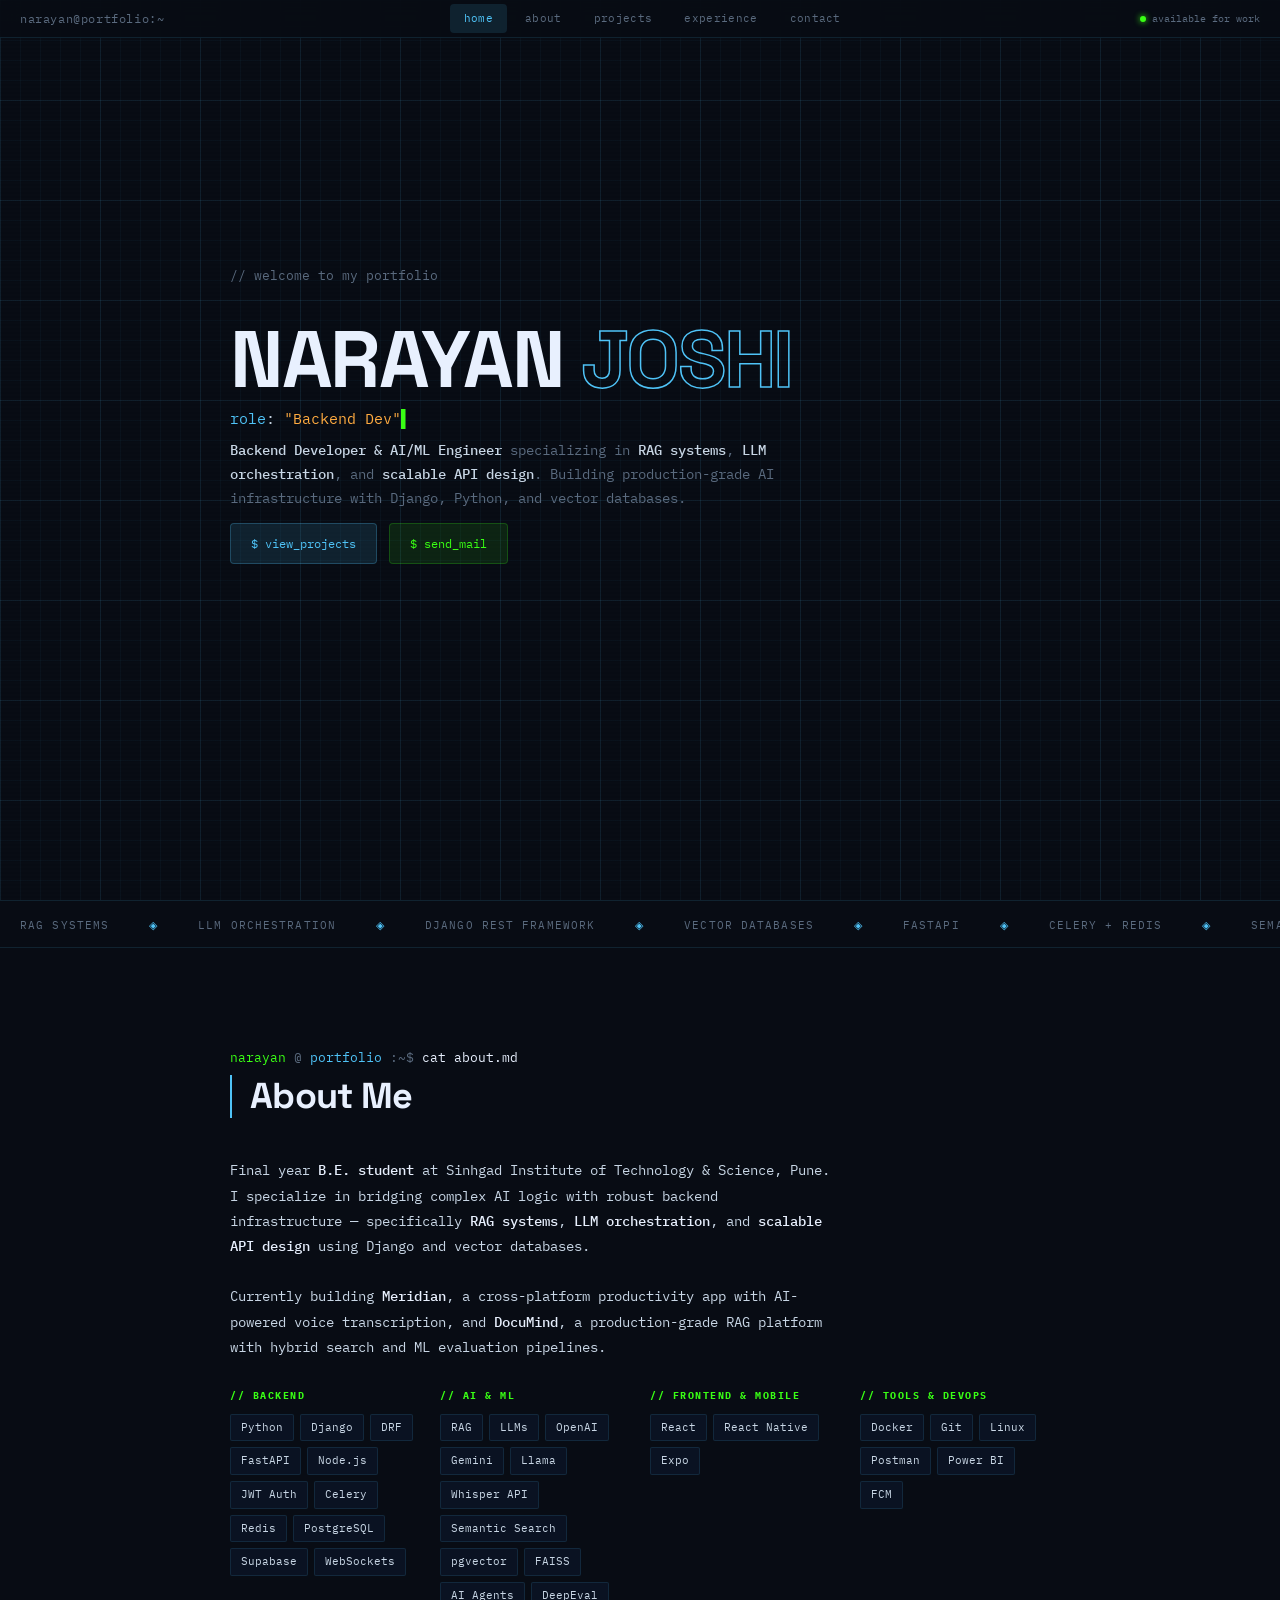
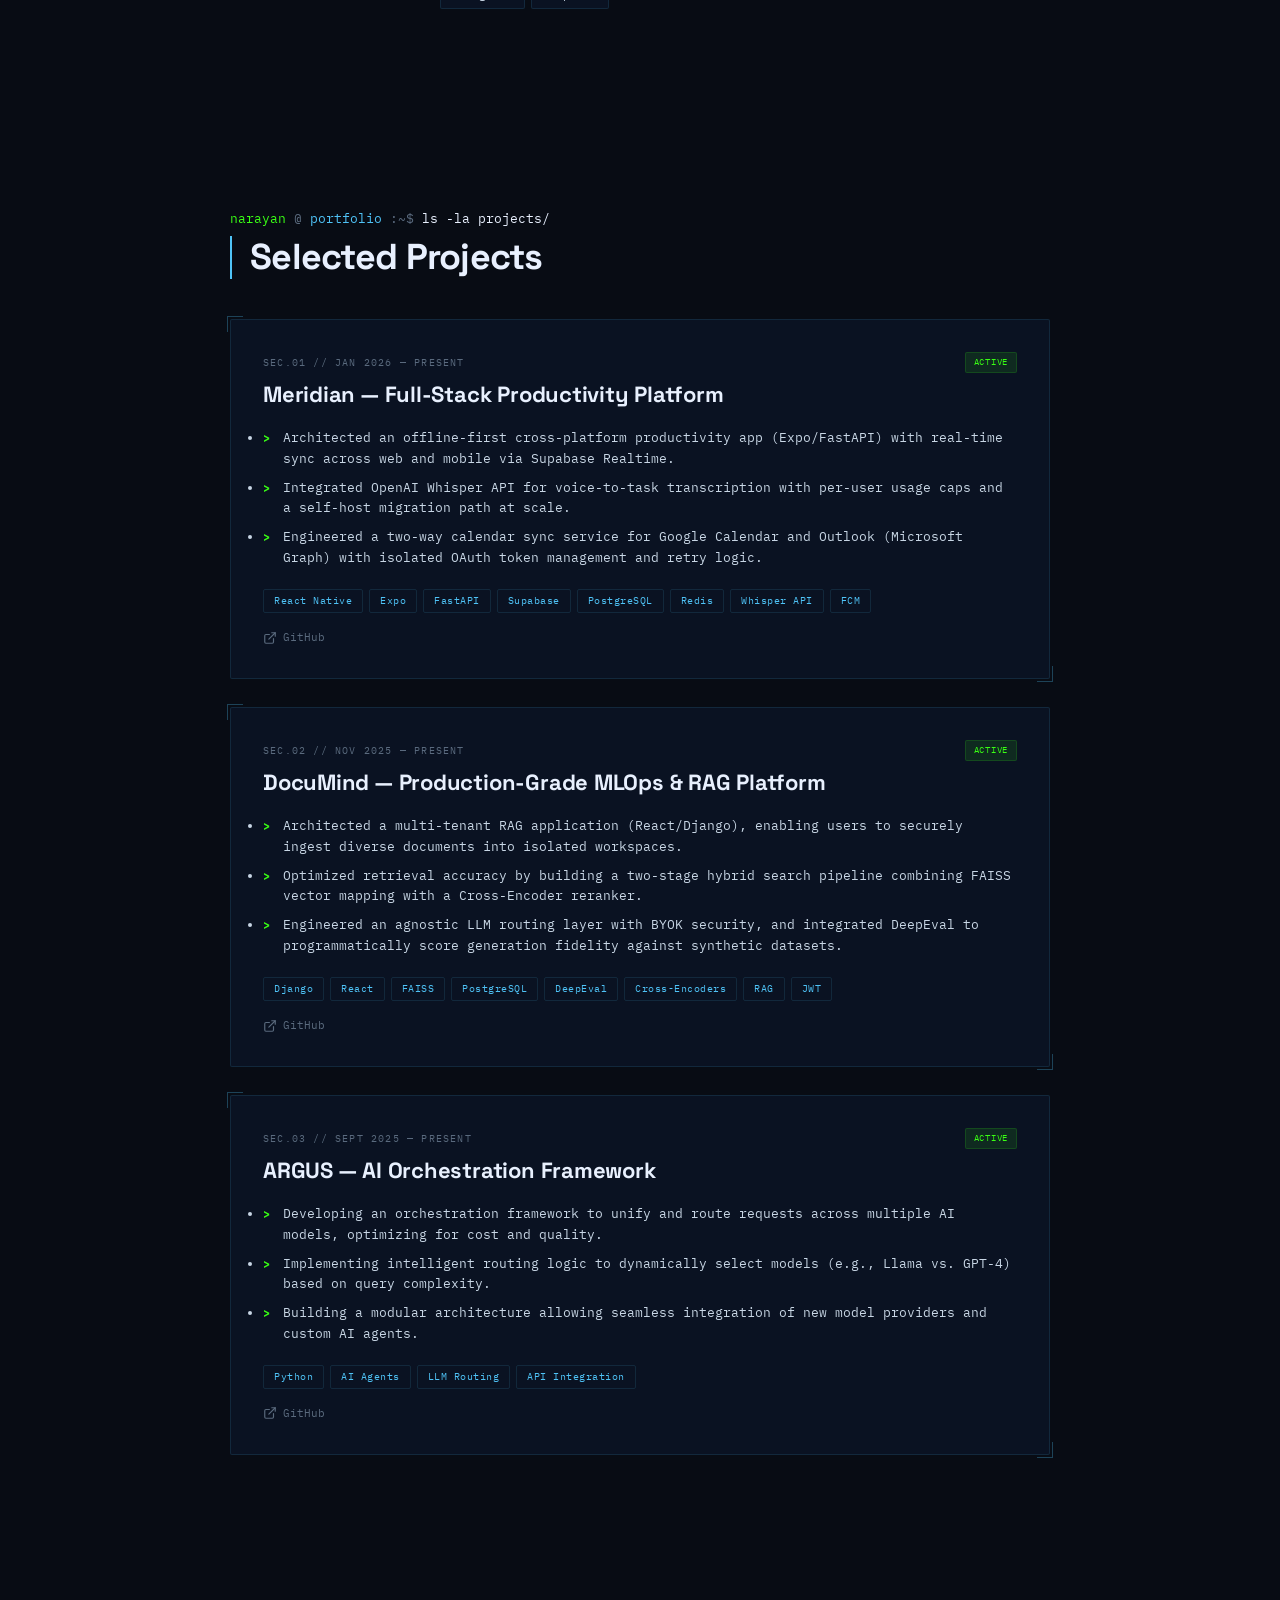
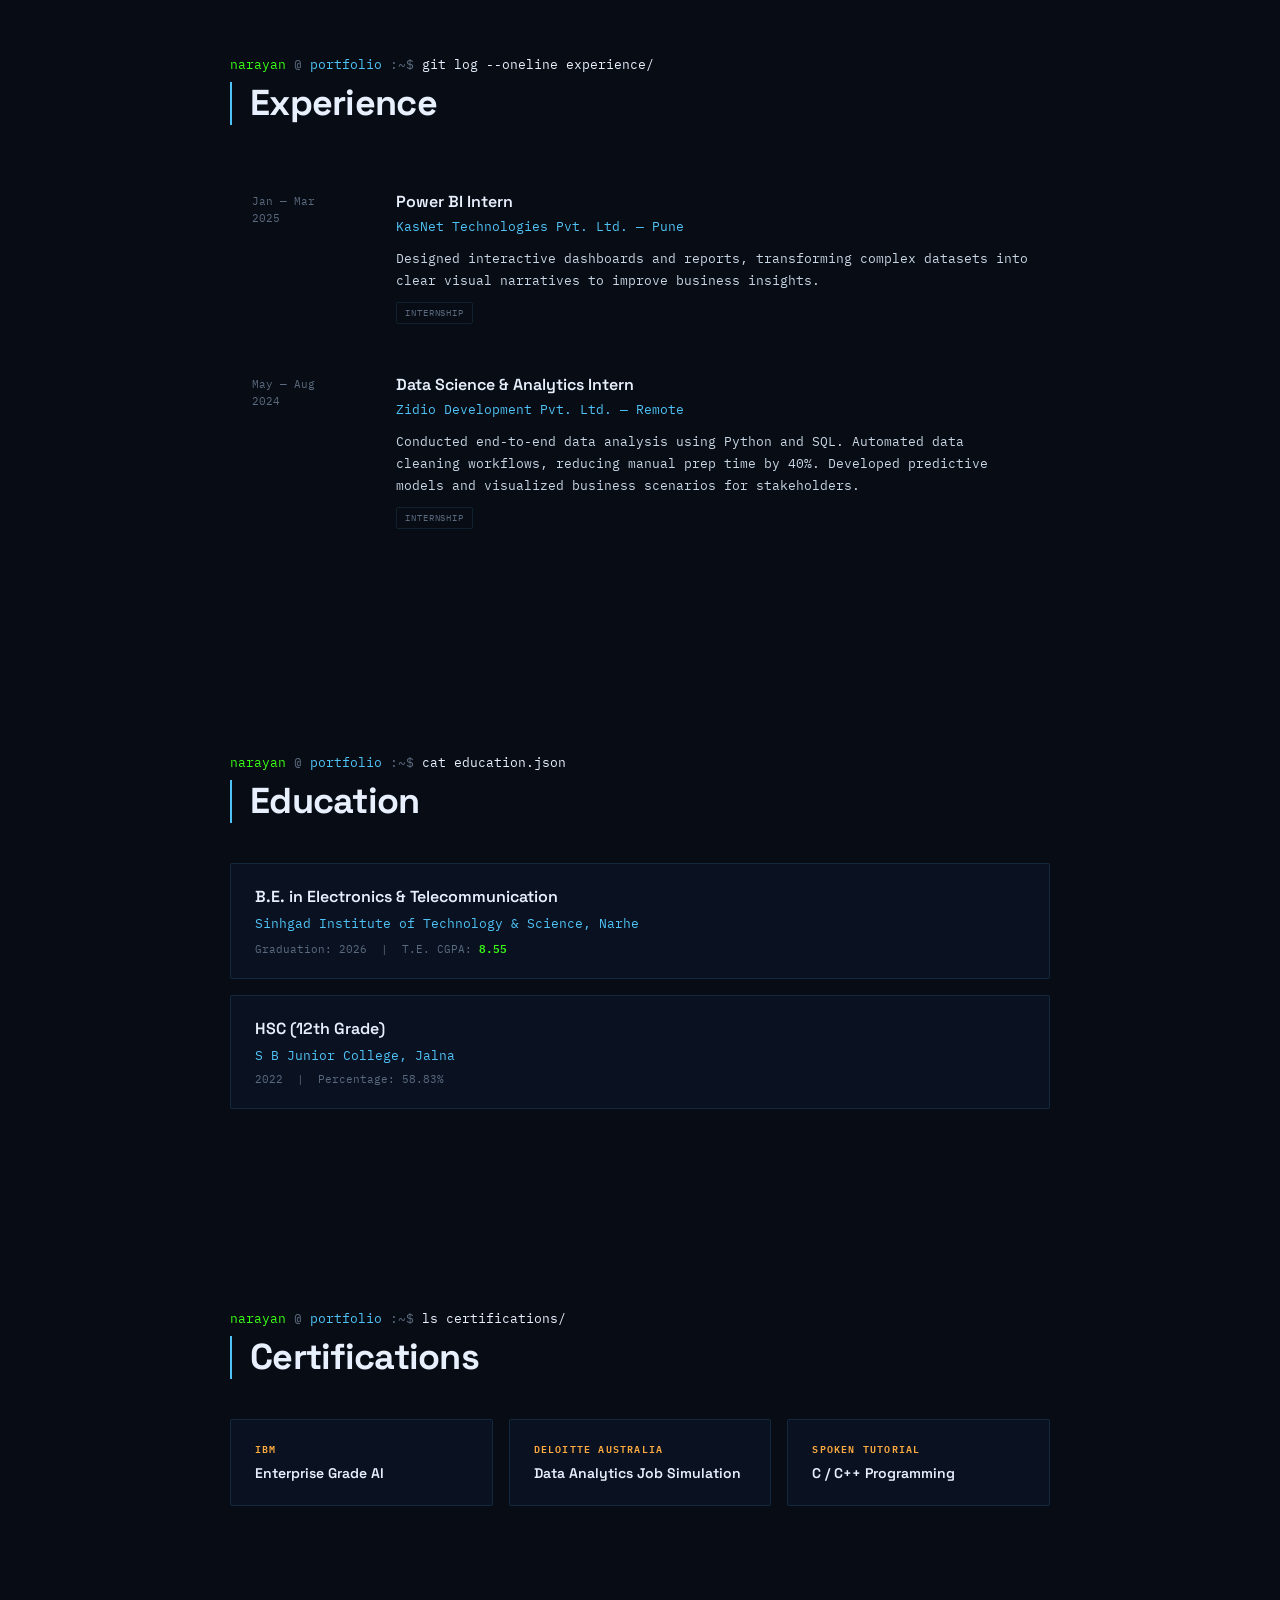
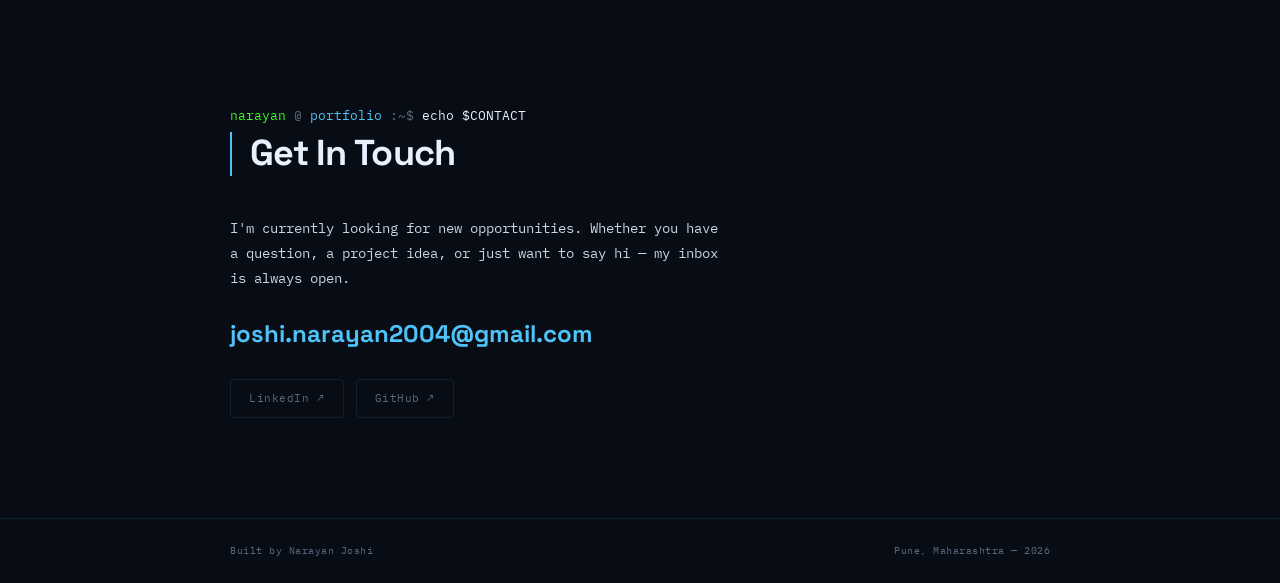
==== index.html @ 345798fb "Portfolio updated" ====
<!DOCTYPE html>
<html lang="en">
<head>
  <meta charset="UTF-8">
  <meta name="viewport" content="width=device-width, initial-scale=1.0">
  <title>Narayan Joshi — Backend Developer & AI/ML Engineer</title>
  <meta name="description" content="Portfolio of Narayan Joshi — Backend Developer and AI/ML Engineer specializing in RAG systems, LLM orchestration, and scalable API design.">
  <meta property="og:title" content="Narayan Joshi — Backend Developer & AI/ML Engineer">
  <meta property="og:description" content="Building production-grade AI infrastructure with Django, Python, and vector databases.">
  <meta property="og:type" content="website">
  <link rel="stylesheet" href="style.css">
</head>
<body>

<!-- CROSSHAIR CURSOR -->
<div id="crosshair">
  <div class="h-line"></div>
  <div class="v-line"></div>
  <div class="dot"></div>
  <div class="coords">x:0 y:0</div>
</div>

<!-- TOP BAR -->
<header class="topbar">
  <div class="topbar-left">
    <span class="topbar-title">narayan@portfolio:~</span>
  </div>
  <nav class="topbar-nav">
    <a href="#hero">home</a>
    <a href="#about">about</a>
    <a href="#projects">projects</a>
    <a href="#experience">experience</a>
    <a href="#contact">contact</a>
  </nav>
  <div class="topbar-status">
    <span class="pulse"></span>
    <span>available for work</span>
  </div>
</header>

<!-- HERO -->
<div class="container">
<section id="hero">
  <div class="hero-terminal">
    <div class="hero-line hero-comment">// welcome to my portfolio</div>
    <!-- <div class="hero-line hero-comment">// last updated: april 2026</div> -->
    <div class="hero-line" style="height:16px;"></div>
    <div class="hero-line hero-name-line">NARAYAN <span class="outline">JOSHI</span></div>
    <div class="hero-line hero-role-line">
      <span class="key">role</span>: <span class="val" id="role-val">"Backend Developer"</span><span class="type-cursor">▌</span>
    </div>
    <div class="hero-line hero-desc-line">
      <strong>Backend Developer & AI/ML Engineer</strong> specializing in
      <strong>RAG systems</strong>, <strong>LLM orchestration</strong>, and
      <strong>scalable API design</strong>. Building production-grade
      AI infrastructure with Django, Python, and vector databases.
    </div>
    <div class="hero-line hero-ctas-line">
      <a href="#projects" class="btn-cmd">$ view_projects</a>
      <a href="mailto:joshi.narayan2004@gmail.com" class="btn-cmd green">$ send_mail</a>
    </div>
  </div>
</section>
</div>

<!-- MARQUEE -->
<div class="marquee-strip">
  <div class="marquee-inner">
    <span>RAG SYSTEMS</span><span class="dot">◈</span>
    <span>LLM ORCHESTRATION</span><span class="dot">◈</span>
    <span>DJANGO REST FRAMEWORK</span><span class="dot">◈</span>
    <span>VECTOR DATABASES</span><span class="dot">◈</span>
    <span>FASTAPI</span><span class="dot">◈</span>
    <span>CELERY + REDIS</span><span class="dot">◈</span>
    <span>SEMANTIC SEARCH</span><span class="dot">◈</span>
    <span>REACT NATIVE</span><span class="dot">◈</span>
    <span>AI AGENTS</span><span class="dot">◈</span>
    <span>SUPABASE</span><span class="dot">◈</span>
    <span>RAG SYSTEMS</span><span class="dot">◈</span>
    <span>LLM ORCHESTRATION</span><span class="dot">◈</span>
    <span>DJANGO REST FRAMEWORK</span><span class="dot">◈</span>
    <span>VECTOR DATABASES</span><span class="dot">◈</span>
    <span>FASTAPI</span><span class="dot">◈</span>
    <span>CELERY + REDIS</span><span class="dot">◈</span>
    <span>SEMANTIC SEARCH</span><span class="dot">◈</span>
    <span>REACT NATIVE</span><span class="dot">◈</span>
    <span>AI AGENTS</span><span class="dot">◈</span>
    <span>SUPABASE</span><span class="dot">◈</span>
  </div>
</div>

<div class="container">

<!-- ABOUT -->
<section id="about">
  <div class="term-header reveal">
    <div class="term-prompt">
      <span class="user">narayan</span>@<span class="path">portfolio</span>:~$ <span class="cmd">cat about.md</span>
    </div>
    <div class="term-output">About Me</div>
  </div>

  <div class="about-text reveal reveal-d1">
    <p>
      Final year <strong>B.E. student</strong> at Sinhgad Institute of Technology & Science, Pune. I specialize in bridging complex AI logic with robust backend infrastructure — specifically <strong>RAG systems</strong>, <strong>LLM orchestration</strong>, and <strong>scalable API design</strong> using Django and vector databases.
    </p>
    <br>
    <p>
      Currently building <strong>Meridian</strong>, a cross-platform productivity app with AI-powered voice transcription, and <strong>DocuMind</strong>, a production-grade RAG platform with hybrid search and ML evaluation pipelines.
    </p>
  </div>

  <div class="skills-grid">
    <div class="skill-block reveal reveal-d1">
      <h4>// backend</h4>
      <div class="tags">
        <span class="skill-tag">Python</span>
        <span class="skill-tag">Django</span>
        <span class="skill-tag">DRF</span>
        <span class="skill-tag">FastAPI</span>
        <span class="skill-tag">Node.js</span>
        <span class="skill-tag">JWT Auth</span>
        <span class="skill-tag">Celery</span>
        <span class="skill-tag">Redis</span>
        <span class="skill-tag">PostgreSQL</span>
        <span class="skill-tag">Supabase</span>
        <span class="skill-tag">WebSockets</span>
      </div>
    </div>
    <div class="skill-block reveal reveal-d2">
      <h4>// ai & ml</h4>
      <div class="tags">
        <span class="skill-tag">RAG</span>
        <span class="skill-tag">LLMs</span>
        <span class="skill-tag">OpenAI</span>
        <span class="skill-tag">Gemini</span>
        <span class="skill-tag">Llama</span>
        <span class="skill-tag">Whisper API</span>
        <span class="skill-tag">Semantic Search</span>
        <span class="skill-tag">pgvector</span>
        <span class="skill-tag">FAISS</span>
        <span class="skill-tag">AI Agents</span>
        <span class="skill-tag">DeepEval</span>
      </div>
    </div>
    <div class="skill-block reveal reveal-d2">
      <h4>// frontend & mobile</h4>
      <div class="tags">
        <span class="skill-tag">React</span>
        <span class="skill-tag">React Native</span>
        <span class="skill-tag">Expo</span>
      </div>
    </div>
    <div class="skill-block reveal reveal-d3">
      <h4>// tools & devops</h4>
      <div class="tags">
        <span class="skill-tag">Docker</span>
        <span class="skill-tag">Git</span>
        <span class="skill-tag">Linux</span>
        <span class="skill-tag">Postman</span>
        <span class="skill-tag">Power BI</span>
        <span class="skill-tag">FCM</span>
      </div>
    </div>
  </div>
</section>

<!-- PROJECTS -->
<section id="projects">
  <div class="term-header reveal">
    <div class="term-prompt">
      <span class="user">narayan</span>@<span class="path">portfolio</span>:~$ <span class="cmd">ls -la projects/</span>
    </div>
    <div class="term-output">Selected Projects</div>
  </div>

  <div class="projects-list">

    <!-- MERIDIAN -->
    <article class="bp-card reveal reveal-d1">
      <div class="bp-card-header">
        <span>SEC.01 // Jan 2026 — Present</span>
        <span class="status">ACTIVE</span>
      </div>
      <h3>Meridian — Full-Stack Productivity Platform</h3>
      <ul>
        <li>Architected an offline-first cross-platform productivity app (Expo/FastAPI) with real-time sync across web and mobile via Supabase Realtime.</li>
        <li>Integrated OpenAI Whisper API for voice-to-task transcription with per-user usage caps and a self-host migration path at scale.</li>
        <li>Engineered a two-way calendar sync service for Google Calendar and Outlook (Microsoft Graph) with isolated OAuth token management and retry logic.</li>
      </ul>
      <div class="bp-tech">
        <span>React Native</span><span>Expo</span><span>FastAPI</span><span>Supabase</span><span>PostgreSQL</span><span>Redis</span><span>Whisper API</span><span>FCM</span>
      </div>
      <div class="bp-links">
        <a href="https://github.com/Narayan201120/meridian" target="_blank" rel="noopener">
          <svg viewBox="0 0 24 24"><path d="M18 13v6a2 2 0 0 1-2 2H5a2 2 0 0 1-2-2V8a2 2 0 0 1 2-2h6"/><polyline points="15 3 21 3 21 9"/><line x1="10" y1="14" x2="21" y2="3"/></svg>
          GitHub
        </a>
      </div>
    </article>

    <!-- DOCUMIND -->
    <article class="bp-card reveal reveal-d2">
      <div class="bp-card-header">
        <span>SEC.02 // Nov 2025 — Present</span>
        <span class="status">ACTIVE</span>
      </div>
      <h3>DocuMind — Production-Grade MLOps & RAG Platform</h3>
      <ul>
        <li>Architected a multi-tenant RAG application (React/Django), enabling users to securely ingest diverse documents into isolated workspaces.</li>
        <li>Optimized retrieval accuracy by building a two-stage hybrid search pipeline combining FAISS vector mapping with a Cross-Encoder reranker.</li>
        <li>Engineered an agnostic LLM routing layer with BYOK security, and integrated DeepEval to programmatically score generation fidelity against synthetic datasets.</li>
      </ul>
      <div class="bp-tech">
        <span>Django</span><span>React</span><span>FAISS</span><span>PostgreSQL</span><span>DeepEval</span><span>Cross-Encoders</span><span>RAG</span><span>JWT</span>
      </div>
      <div class="bp-links">
        <a href="https://github.com/Narayan201120/rag_web_app" target="_blank" rel="noopener">
          <svg viewBox="0 0 24 24"><path d="M18 13v6a2 2 0 0 1-2 2H5a2 2 0 0 1-2-2V8a2 2 0 0 1 2-2h6"/><polyline points="15 3 21 3 21 9"/><line x1="10" y1="14" x2="21" y2="3"/></svg>
          GitHub
        </a>
      </div>
    </article>

    <!-- ARGUS -->
    <article class="bp-card reveal reveal-d3">
      <div class="bp-card-header">
        <span>SEC.03 // Sept 2025 — Present</span>
        <span class="status">ACTIVE</span>
      </div>
      <h3>ARGUS — AI Orchestration Framework</h3>
      <ul>
        <li>Developing an orchestration framework to unify and route requests across multiple AI models, optimizing for cost and quality.</li>
        <li>Implementing intelligent routing logic to dynamically select models (e.g., Llama vs. GPT-4) based on query complexity.</li>
        <li>Building a modular architecture allowing seamless integration of new model providers and custom AI agents.</li>
      </ul>
      <div class="bp-tech">
        <span>Python</span><span>AI Agents</span><span>LLM Routing</span><span>API Integration</span>
      </div>
      <div class="bp-links">
        <a href="https://github.com/Narayan201120/argus" target="_blank" rel="noopener">
          <svg viewBox="0 0 24 24"><path d="M18 13v6a2 2 0 0 1-2 2H5a2 2 0 0 1-2-2V8a2 2 0 0 1 2-2h6"/><polyline points="15 3 21 3 21 9"/><line x1="10" y1="14" x2="21" y2="3"/></svg>
          GitHub
        </a>
      </div>
    </article>

  </div>
</section>

<!-- EXPERIENCE -->
<section id="experience">
  <div class="term-header reveal">
    <div class="term-prompt">
      <span class="user">narayan</span>@<span class="path">portfolio</span>:~$ <span class="cmd">git log --oneline experience/</span>
    </div>
    <div class="term-output">Experience</div>
  </div>

  <div class="exp-list">
    <div class="exp-item reveal reveal-d1">
      <div class="exp-dates">Jan — Mar<br>2025</div>
      <div class="exp-body">
        <h3>Power BI Intern</h3>
        <div class="company">KasNet Technologies Pvt. Ltd. — Pune</div>
        <p>Designed interactive dashboards and reports, transforming complex datasets into clear visual narratives to improve business insights.</p>
        <span class="tag">Internship</span>
      </div>
    </div>
    <div class="exp-item reveal reveal-d2">
      <div class="exp-dates">May — Aug<br>2024</div>
      <div class="exp-body">
        <h3>Data Science & Analytics Intern</h3>
        <div class="company">Zidio Development Pvt. Ltd. — Remote</div>
        <p>Conducted end-to-end data analysis using Python and SQL. Automated data cleaning workflows, reducing manual prep time by 40%. Developed predictive models and visualized business scenarios for stakeholders.</p>
        <span class="tag">Internship</span>
      </div>
    </div>
  </div>
</section>

<!-- EDUCATION -->
<section id="education">
  <div class="term-header reveal">
    <div class="term-prompt">
      <span class="user">narayan</span>@<span class="path">portfolio</span>:~$ <span class="cmd">cat education.json</span>
    </div>
    <div class="term-output">Education</div>
  </div>

  <div class="edu-list">
    <div class="edu-card reveal reveal-d1">
      <h3>B.E. in Electronics & Telecommunication</h3>
      <div class="school">Sinhgad Institute of Technology & Science, Narhe</div>
      <div class="meta">Graduation: 2026 &nbsp;|&nbsp; T.E. CGPA: <span class="gpa">8.55</span></div>
    </div>
    <div class="edu-card reveal reveal-d2">
      <h3>HSC (12th Grade)</h3>
      <div class="school">S B Junior College, Jalna</div>
      <div class="meta">2022 &nbsp;|&nbsp; Percentage: 58.83%</div>
    </div>
  </div>
</section>

<!-- CERTIFICATIONS -->
<section id="certifications">
  <div class="term-header reveal">
    <div class="term-prompt">
      <span class="user">narayan</span>@<span class="path">portfolio</span>:~$ <span class="cmd">ls certifications/</span>
    </div>
    <div class="term-output">Certifications</div>
  </div>

  <div class="certs-grid">
    <div class="cert-card reveal reveal-d1">
      <div class="cert-issuer">IBM</div>
      <div class="cert-name">Enterprise Grade AI</div>
    </div>
    <div class="cert-card reveal reveal-d2">
      <div class="cert-issuer">Deloitte Australia</div>
      <div class="cert-name">Data Analytics Job Simulation</div>
    </div>
    <div class="cert-card reveal reveal-d3">
      <div class="cert-issuer">Spoken Tutorial</div>
      <div class="cert-name">C / C++ Programming</div>
    </div>
  </div>
</section>

<!-- CONTACT -->
<section id="contact">
  <div class="term-header reveal">
    <div class="term-prompt">
      <span class="user">narayan</span>@<span class="path">portfolio</span>:~$ <span class="cmd">echo $CONTACT</span>
    </div>
    <div class="term-output">Get In Touch</div>
  </div>
  <div class="contact-inner reveal reveal-d1">
    <p class="contact-text">
      I'm currently looking for new opportunities. Whether you have a question, a project idea, or just want to say hi — my inbox is always open.
    </p>
    <a href="mailto:joshi.narayan2004@gmail.com" class="contact-email">joshi.narayan2004@gmail.com</a>
    <div class="contact-links">
      <a href="https://www.linkedin.com/in/narayan-joshi-85227425a" target="_blank" rel="noopener">LinkedIn ↗</a>
      <a href="https://github.com/Narayan201120" target="_blank" rel="noopener">GitHub ↗</a>
    </div>
  </div>
</section>

</div>

<!-- FOOTER -->
<footer>
  <div class="footer-inner">
    <span>Built by Narayan Joshi</span>
    <span>Pune, Maharashtra — 2026</span>
  </div>
</footer>

<script src="main.js"></script>
</body>
</html>
---- style.css ----
/* ==============================================
   NARAYAN JOSHI — TERMINAL × BLUEPRINT PORTFOLIO
   ============================================== */
@import url('https://fonts.googleapis.com/css2?family=IBM+Plex+Mono:wght@300;400;500;600;700&family=Space+Grotesk:wght@400;500;600;700&display=swap');

:root {
  --bg: #080c14;
  --bg-panel: rgba(10, 18, 32, 0.85);
  --bg-card: rgba(12, 22, 40, 0.7);
  --grid-color: rgba(79, 195, 247, 0.04);
  --grid-accent: rgba(79, 195, 247, 0.08);
  --border: rgba(79, 195, 247, 0.12);
  --border-bright: rgba(79, 195, 247, 0.25);
  --cyan: #4fc3f7;
  --cyan-dim: rgba(79, 195, 247, 0.12);
  --green: #39ff14;
  --green-dim: rgba(57, 255, 20, 0.1);
  --amber: #ffab40;
  --red: #ff5252;
  --text: #c8d6e5;
  --text-bright: #e8f0fe;
  --text-dim: #5a6a7e;
  --font-mono: 'IBM Plex Mono', monospace;
  --font-display: 'Space Grotesk', sans-serif;
  --ease: cubic-bezier(0.16, 1, 0.3, 1);
}

*, *::before, *::after { margin: 0; padding: 0; box-sizing: border-box; }
html { scroll-behavior: smooth; -webkit-font-smoothing: antialiased; }

body {
  background: var(--bg);
  color: var(--text);
  font-family: var(--font-mono);
  font-size: 14px;
  line-height: 1.6;
  overflow-x: hidden;
  cursor: none;
}

/* --- BLUEPRINT GRID BACKGROUND --- */
body::before {
  content: '';
  position: fixed;
  inset: 0;
  background-image:
    linear-gradient(var(--grid-color) 1px, transparent 1px),
    linear-gradient(90deg, var(--grid-color) 1px, transparent 1px),
    linear-gradient(var(--grid-accent) 1px, transparent 1px),
    linear-gradient(90deg, var(--grid-accent) 1px, transparent 1px);
  background-size:
    20px 20px,
    20px 20px,
    100px 100px,
    100px 100px;
  pointer-events: none;
  z-index: 0;
}

/* subtle scanlines */
body::after {
  content: '';
  position: fixed;
  inset: 0;
  background: repeating-linear-gradient(
    0deg,
    transparent,
    transparent 2px,
    rgba(0, 0, 0, 0.03) 2px,
    rgba(0, 0, 0, 0.03) 4px
  );
  pointer-events: none;
  z-index: 1;
}

::selection { background: var(--cyan); color: var(--bg); }
a { color: inherit; text-decoration: none; cursor: none; }
button { cursor: none; }

/* --- CROSSHAIR CURSOR --- */
#crosshair {
  position: fixed;
  pointer-events: none;
  z-index: 10000;
  transform: translate(-50%, -50%);
  opacity: 0;
  transition: opacity 0.3s;
}
body:hover #crosshair { opacity: 1; }
#crosshair .h-line, #crosshair .v-line {
  position: absolute;
  background: var(--cyan);
  opacity: 0.6;
}
#crosshair .h-line { width: 28px; height: 1px; top: 50%; left: 50%; transform: translate(-50%, -50%); }
#crosshair .v-line { width: 1px; height: 28px; top: 50%; left: 50%; transform: translate(-50%, -50%); }
#crosshair .dot {
  position: absolute;
  width: 4px; height: 4px;
  background: var(--green);
  border-radius: 50%;
  top: 50%; left: 50%;
  transform: translate(-50%, -50%);
  box-shadow: 0 0 8px var(--green);
}
#crosshair .coords {
  position: absolute;
  top: 18px; left: 18px;
  font-family: var(--font-mono);
  font-size: 9px;
  color: var(--cyan);
  opacity: 0.5;
  white-space: nowrap;
  letter-spacing: 0.05em;
}
#crosshair.hovering .dot {
  width: 6px; height: 6px;
  background: var(--amber);
  box-shadow: 0 0 12px var(--amber);
}
#crosshair.hovering .h-line, #crosshair.hovering .v-line { opacity: 0.9; background: var(--amber); }

/* --- TOP BAR (Terminal Title Bar) --- */
.topbar {
  position: fixed;
  top: 0; left: 0; right: 0;
  height: 38px;
  background: rgba(8, 12, 20, 0.92);
  backdrop-filter: blur(12px);
  border-bottom: 1px solid var(--border);
  display: flex;
  align-items: center;
  justify-content: space-between;
  padding: 0 20px;
  z-index: 500;
  font-size: 12px;
}
.topbar-left {
  display: flex;
  align-items: center;
  gap: 10px;
}
.topbar-dots {
  display: flex;
  gap: 6px;
}
.topbar-dots span {
  width: 10px; height: 10px;
  border-radius: 50%;
  border: 1px solid rgba(255,255,255,0.1);
}
.topbar-dots span:nth-child(1) { background: var(--red); border-color: #c62828; }
.topbar-dots span:nth-child(2) { background: var(--amber); border-color: #f57f17; }
.topbar-dots span:nth-child(3) { background: var(--green); border-color: #2e7d32; }
.topbar-title {
  color: var(--text-dim);
  font-family: var(--font-mono);
  letter-spacing: 0.05em;
}
.topbar-nav {
  display: flex;
  gap: 4px;
}
.topbar-nav a {
  font-family: var(--font-mono);
  font-size: 11px;
  padding: 6px 14px;
  color: var(--text-dim);
  border-radius: 4px;
  transition: color 0.2s, background 0.2s;
  letter-spacing: 0.03em;
}
.topbar-nav a:hover, .topbar-nav a.active {
  color: var(--cyan);
  background: var(--cyan-dim);
}
.topbar-status {
  color: var(--text-dim);
  font-size: 10px;
  display: flex;
  align-items: center;
  gap: 6px;
}
.topbar-status .pulse {
  width: 6px; height: 6px;
  background: var(--green);
  border-radius: 50%;
  animation: pulse 2s infinite;
  box-shadow: 0 0 6px var(--green);
}
@keyframes pulse { 0%,100%{opacity:1} 50%{opacity:0.3} }

/* --- LAYOUT --- */
.container {
  max-width: 900px;
  margin: 0 auto;
  padding: 0 40px;
  position: relative;
  z-index: 2;
}

section {
  padding: 100px 0;
}

/* --- TERMINAL SECTION HEADER --- */
.term-header {
  margin-bottom: 40px;
}
.term-prompt {
  font-family: var(--font-mono);
  font-size: 13px;
  color: var(--text-dim);
  margin-bottom: 6px;
  display: flex;
  align-items: center;
  gap: 8px;
}
.term-prompt .user { color: var(--green); }
.term-prompt .path { color: var(--cyan); }
.term-prompt .cmd { color: var(--text-bright); }
.term-output {
  font-family: var(--font-display);
  font-size: clamp(24px, 4vw, 36px);
  font-weight: 700;
  color: var(--text-bright);
  letter-spacing: -0.02em;
  line-height: 1.2;
  padding-left: 18px;
  border-left: 2px solid var(--cyan);
}

/* --- HERO --- */
#hero {
  min-height: 100vh;
  display: flex;
  align-items: center;
  padding-top: 38px;
}
.hero-terminal {
  width: 100%;
}
.hero-line {
  margin-bottom: 8px;
  opacity: 0;
  transform: translateY(10px);
  animation: termIn 0.4s var(--ease) forwards;
}
.hero-line:nth-child(1) { animation-delay: 0.3s; }
.hero-line:nth-child(2) { animation-delay: 0.6s; }
.hero-line:nth-child(3) { animation-delay: 0.9s; }
.hero-line:nth-child(4) { animation-delay: 1.2s; }
.hero-line:nth-child(5) { animation-delay: 1.5s; }
.hero-line:nth-child(6) { animation-delay: 1.8s; }
.hero-line:nth-child(7) { animation-delay: 2.4s; }

@keyframes termIn {
  to { opacity: 1; transform: translateY(0); }
}

.hero-comment {
  color: var(--text-dim);
  font-size: 13px;
}
.hero-name-line {
  font-family: var(--font-display);
  font-size: clamp(48px, 9vw, 80px);
  font-weight: 700;
  color: var(--text-bright);
  letter-spacing: -0.03em;
  line-height: 1;
}
.hero-name-line .outline {
  color: transparent;
  -webkit-text-stroke: 1.5px var(--cyan);
}
.hero-role-line {
  font-size: 15px;
  color: var(--text);
  margin-top: 4px;
}
.hero-role-line .key { color: var(--cyan); }
.hero-role-line .val { color: var(--amber); }
.hero-role-line .type-cursor {
  color: var(--green);
  animation: blink 0.8s step-end infinite;
}
@keyframes blink { 0%,100%{opacity:1} 50%{opacity:0} }

.hero-desc-line {
  font-size: 14px;
  color: var(--text-dim);
  max-width: 560px;
  line-height: 1.7;
  margin-top: 8px;
}
.hero-desc-line strong { color: var(--text); font-weight: 500; }

.hero-ctas-line {
  display: flex;
  gap: 12px;
  margin-top: 12px;
}
.btn-cmd {
  font-family: var(--font-mono);
  font-size: 12px;
  padding: 10px 20px;
  background: var(--cyan-dim);
  border: 1px solid var(--border-bright);
  color: var(--cyan);
  border-radius: 4px;
  transition: background 0.2s, color 0.2s, box-shadow 0.2s, transform 0.2s var(--ease);
  display: inline-flex;
  align-items: center;
  gap: 6px;
}
.btn-cmd:hover {
  background: var(--cyan);
  color: var(--bg);
  transform: translateY(-1px);
  box-shadow: 0 4px 20px rgba(79, 195, 247, 0.2);
}
.btn-cmd.green {
  background: var(--green-dim);
  border-color: rgba(57, 255, 20, 0.2);
  color: var(--green);
}
.btn-cmd.green:hover {
  background: var(--green);
  color: var(--bg);
  box-shadow: 0 4px 20px rgba(57, 255, 20, 0.2);
}

/* --- BLUEPRINT PROJECT CARDS --- */
.projects-list {
  display: flex;
  flex-direction: column;
  gap: 28px;
}

.bp-card {
  position: relative;
  padding: 32px;
  background: var(--bg-card);
  border: 1px solid var(--border);
  border-radius: 2px;
  transition: border-color 0.3s, background 0.3s, transform 0.3s var(--ease);
  overflow: visible;
}

/* Corner crop marks */
.bp-card::before, .bp-card::after {
  content: '';
  position: absolute;
  width: 16px; height: 16px;
  border-color: var(--cyan);
  border-style: solid;
  opacity: 0.3;
  transition: opacity 0.3s;
}
.bp-card::before {
  top: -4px; left: -4px;
  border-width: 1px 0 0 1px;
}
.bp-card::after {
  bottom: -4px; right: -4px;
  border-width: 0 1px 1px 0;
}
.bp-card:hover::before, .bp-card:hover::after { opacity: 0.7; }

.bp-card:hover {
  border-color: var(--border-bright);
  background: rgba(16, 28, 48, 0.8);
  transform: translateY(-2px);
}

.bp-card-header {
  font-size: 10px;
  color: var(--text-dim);
  letter-spacing: 0.12em;
  text-transform: uppercase;
  margin-bottom: 4px;
  display: flex;
  justify-content: space-between;
  align-items: center;
}
.bp-card-header .status {
  font-size: 9px;
  padding: 2px 8px;
  background: var(--green-dim);
  border: 1px solid rgba(57, 255, 20, 0.15);
  border-radius: 2px;
  color: var(--green);
  letter-spacing: 0.08em;
}

.bp-card h3 {
  font-family: var(--font-display);
  font-size: 22px;
  font-weight: 700;
  color: var(--text-bright);
  letter-spacing: -0.01em;
  margin-bottom: 16px;
  transition: color 0.2s;
}
.bp-card:hover h3 { color: var(--cyan); }

.bp-card ul {
  display: flex;
  flex-direction: column;
  gap: 8px;
  margin-bottom: 20px;
}
.bp-card ul li {
  font-size: 13px;
  color: var(--text);
  line-height: 1.6;
  padding-left: 20px;
  position: relative;
}
.bp-card ul li::before {
  content: '>';
  position: absolute;
  left: 0;
  color: var(--green);
  font-weight: 700;
  font-size: 12px;
}

.bp-tech {
  display: flex;
  flex-wrap: wrap;
  gap: 6px;
  margin-bottom: 16px;
}
.bp-tech span {
  font-size: 10px;
  padding: 3px 10px;
  border: 1px solid var(--border);
  color: var(--cyan);
  border-radius: 2px;
  letter-spacing: 0.05em;
  transition: background 0.2s, border-color 0.2s;
}
.bp-card:hover .bp-tech span {
  border-color: var(--border-bright);
  background: var(--cyan-dim);
}

.bp-links {
  display: flex;
  gap: 16px;
}
.bp-links a {
  font-size: 11px;
  color: var(--text-dim);
  display: flex;
  align-items: center;
  gap: 6px;
  transition: color 0.2s;
}
.bp-links a:hover { color: var(--cyan); }
.bp-links a svg {
  width: 14px; height: 14px;
  fill: none; stroke: currentColor;
  stroke-width: 2; stroke-linecap: round; stroke-linejoin: round;
}

/* --- SKILLS GRID --- */
.skills-grid {
  display: grid;
  grid-template-columns: repeat(auto-fit, minmax(190px, 1fr));
  gap: 20px;
  margin-top: 28px;
}
.skill-block h4 {
  font-family: var(--font-mono);
  font-size: 10px;
  letter-spacing: 0.15em;
  text-transform: uppercase;
  color: var(--green);
  margin-bottom: 10px;
}
.skill-block .tags {
  display: flex;
  flex-wrap: wrap;
  gap: 6px;
}
.skill-tag {
  font-size: 11px;
  padding: 4px 10px;
  background: var(--bg-card);
  border: 1px solid var(--border);
  border-radius: 2px;
  color: var(--text);
  transition: border-color 0.2s, color 0.2s, background 0.2s;
}
.skill-tag:hover {
  border-color: var(--cyan);
  color: var(--cyan);
  background: var(--cyan-dim);
}

/* --- EXPERIENCE --- */
.exp-list {
  display: flex;
  flex-direction: column;
  gap: 0;
}
.exp-item {
  display: grid;
  grid-template-columns: 120px 1fr;
  gap: 24px;
  padding: 24px 20px;
  border-radius: 4px;
  border-left: 2px solid transparent;
  transition: background 0.3s, border-color 0.3s;
}
.exp-item:hover {
  background: var(--bg-card);
  border-left-color: var(--cyan);
}
.exp-dates {
  font-size: 11px;
  color: var(--text-dim);
  padding-top: 4px;
  line-height: 1.5;
}
.exp-body h3 {
  font-family: var(--font-display);
  font-size: 16px;
  font-weight: 600;
  color: var(--text-bright);
  margin-bottom: 2px;
}
.exp-body .company {
  font-size: 13px;
  color: var(--cyan);
  margin-bottom: 10px;
}
.exp-body p {
  font-size: 13px;
  color: var(--text);
  line-height: 1.7;
}
.exp-body .tag {
  display: inline-block;
  font-size: 9px;
  letter-spacing: 0.1em;
  text-transform: uppercase;
  padding: 3px 8px;
  border: 1px solid var(--border);
  border-radius: 2px;
  color: var(--text-dim);
  margin-top: 10px;
}

/* --- EDUCATION --- */
.edu-list { display: flex; flex-direction: column; gap: 16px; }
.edu-card {
  padding: 20px 24px;
  background: var(--bg-card);
  border: 1px solid var(--border);
  border-radius: 2px;
  transition: border-color 0.2s;
}
.edu-card:hover { border-color: var(--border-bright); }
.edu-card h3 {
  font-family: var(--font-display);
  font-size: 16px;
  font-weight: 600;
  color: var(--text-bright);
  margin-bottom: 4px;
}
.edu-card .school { font-size: 13px; color: var(--cyan); margin-bottom: 4px; }
.edu-card .meta { font-size: 11px; color: var(--text-dim); }
.edu-card .meta .gpa { color: var(--green); font-weight: 600; }

/* --- CERTS --- */
.certs-grid {
  display: grid;
  grid-template-columns: repeat(auto-fit, minmax(220px, 1fr));
  gap: 16px;
}
.cert-card {
  padding: 20px 24px;
  background: var(--bg-card);
  border: 1px solid var(--border);
  border-radius: 2px;
  transition: border-color 0.2s, transform 0.2s var(--ease);
}
.cert-card:hover { border-color: var(--border-bright); transform: translateY(-2px); }
.cert-issuer {
  font-size: 10px;
  letter-spacing: 0.12em;
  text-transform: uppercase;
  color: var(--amber);
  margin-bottom: 6px;
  font-weight: 600;
}
.cert-name {
  font-family: var(--font-display);
  font-size: 14px;
  font-weight: 600;
  color: var(--text-bright);
}

/* --- ABOUT TEXT --- */
.about-text {
  font-size: 14px;
  line-height: 1.8;
  color: var(--text);
  max-width: 600px;
}
.about-text strong { color: var(--text-bright); font-weight: 500; }

/* --- CONTACT --- */
.contact-inner { max-width: 500px; }
.contact-text { font-size: 14px; color: var(--text); line-height: 1.8; margin-bottom: 24px; }
.contact-email {
  font-family: var(--font-display);
  font-size: clamp(18px, 3vw, 24px);
  font-weight: 700;
  color: var(--cyan);
  border-bottom: 1px solid transparent;
  transition: border-color 0.2s;
  display: inline-block;
  margin-bottom: 24px;
}
.contact-email:hover { border-color: var(--cyan); }
.contact-links {
  display: flex;
  gap: 12px;
}
.contact-links a {
  font-size: 11px;
  padding: 10px 18px;
  border: 1px solid var(--border);
  border-radius: 4px;
  color: var(--text-dim);
  transition: border-color 0.2s, color 0.2s, transform 0.2s;
  letter-spacing: 0.05em;
}
.contact-links a:hover {
  border-color: var(--cyan);
  color: var(--cyan);
  transform: translateY(-1px);
}

/* --- FOOTER --- */
footer {
  border-top: 1px solid var(--border);
  padding: 24px 0;
}
.footer-inner {
  max-width: 900px;
  margin: 0 auto;
  padding: 0 40px;
  display: flex;
  justify-content: space-between;
  font-size: 10px;
  color: var(--text-dim);
  letter-spacing: 0.05em;
}

/* --- MARQUEE --- */
.marquee-strip {
  border-top: 1px solid var(--border);
  border-bottom: 1px solid var(--border);
  padding: 12px 0;
  overflow: hidden;
  white-space: nowrap;
}
.marquee-inner {
  display: inline-flex;
  animation: marquee 35s linear infinite;
}
.marquee-inner span {
  font-size: 11px;
  letter-spacing: 0.1em;
  text-transform: uppercase;
  padding: 0 20px;
  color: var(--text-dim);
}
.marquee-inner .dot { color: var(--cyan); }
@keyframes marquee { from{transform:translateX(0)} to{transform:translateX(-50%)} }

/* --- SCROLL REVEAL --- */
.reveal {
  opacity: 0;
  transform: translateY(20px);
  transition: opacity 0.5s var(--ease), transform 0.5s var(--ease);
}
.reveal.visible { opacity: 1; transform: translateY(0); }
.reveal-d1 { transition-delay: 0.1s; }
.reveal-d2 { transition-delay: 0.2s; }
.reveal-d3 { transition-delay: 0.3s; }

/* --- RESPONSIVE --- */
@media (max-width: 768px) {
  .container { padding: 0 20px; }
  section { padding: 70px 0; }
  .topbar-nav { display: none; }
  .topbar-status { display: none; }
  .exp-item { grid-template-columns: 1fr; gap: 6px; }
  .skills-grid { grid-template-columns: 1fr 1fr; }
  .certs-grid { grid-template-columns: 1fr; }
  .hero-ctas-line { flex-direction: column; }
  .footer-inner { flex-direction: column; gap: 6px; text-align: center; }
}
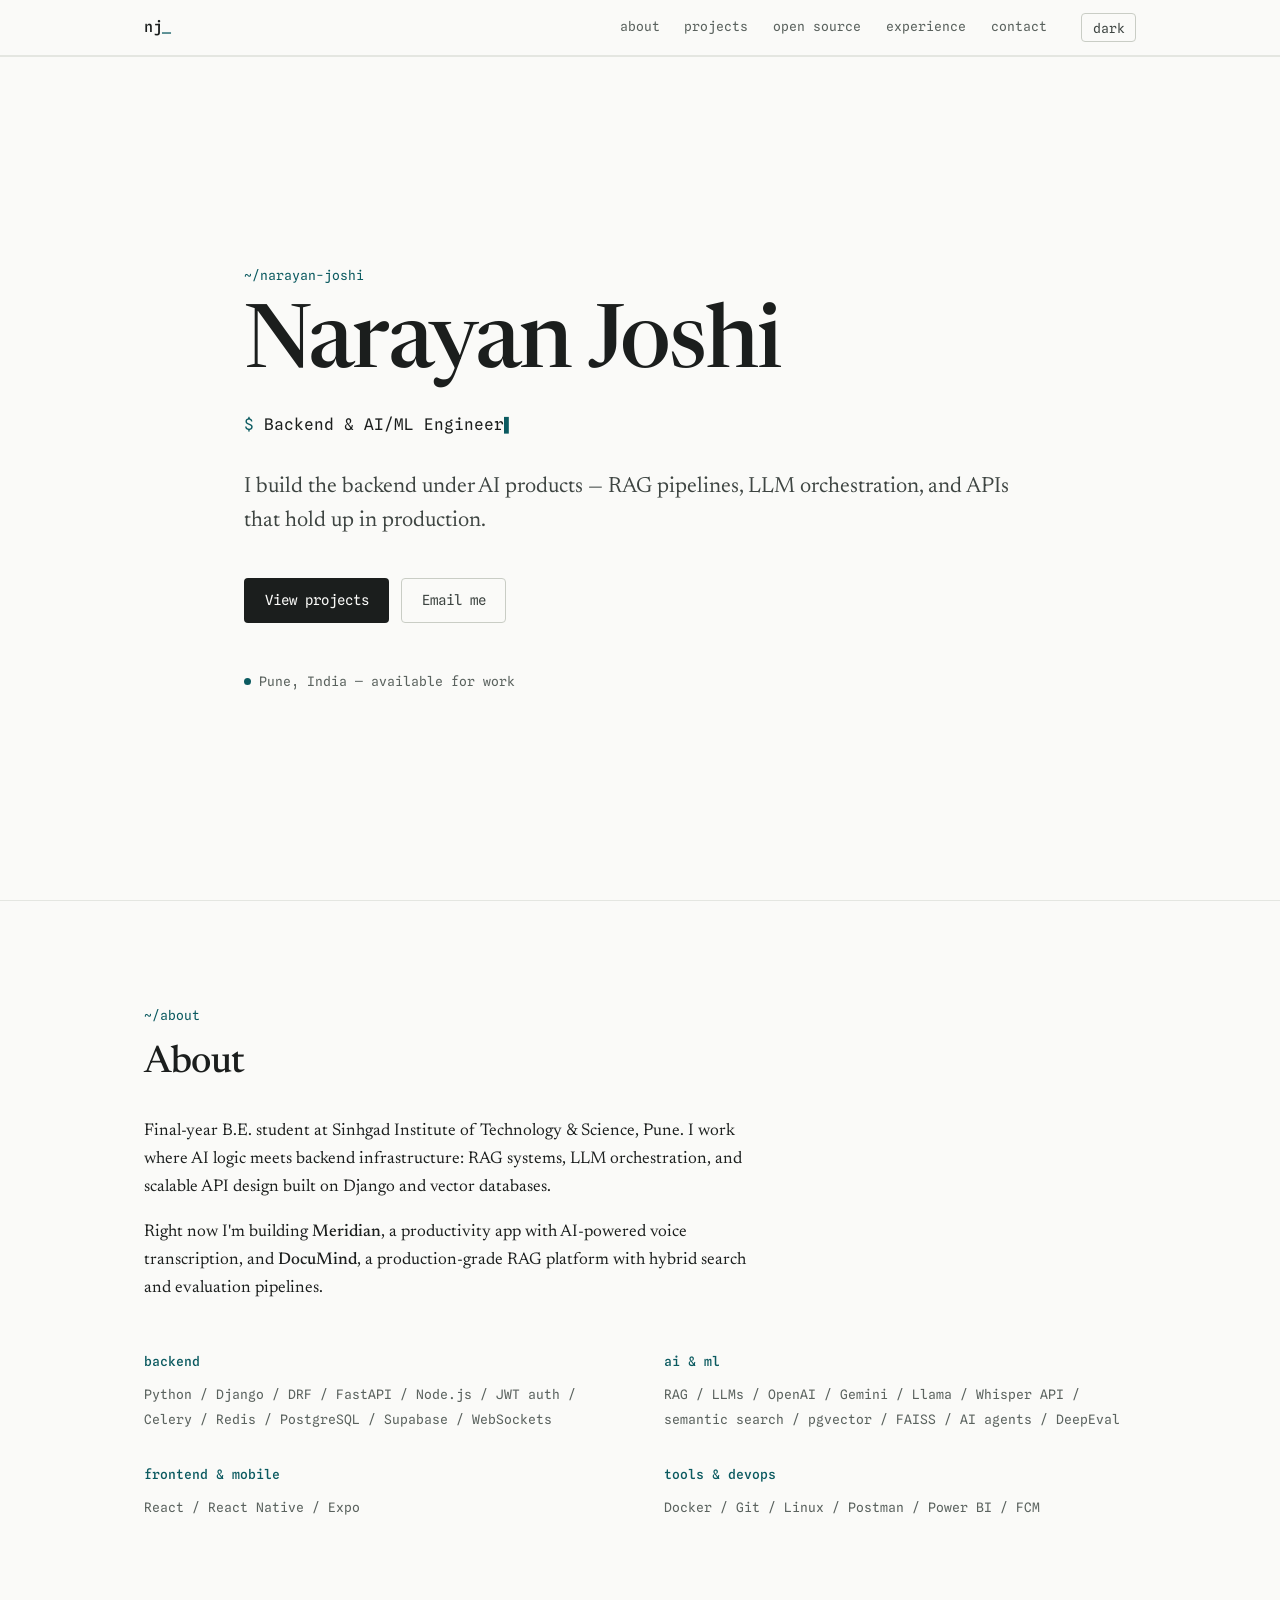
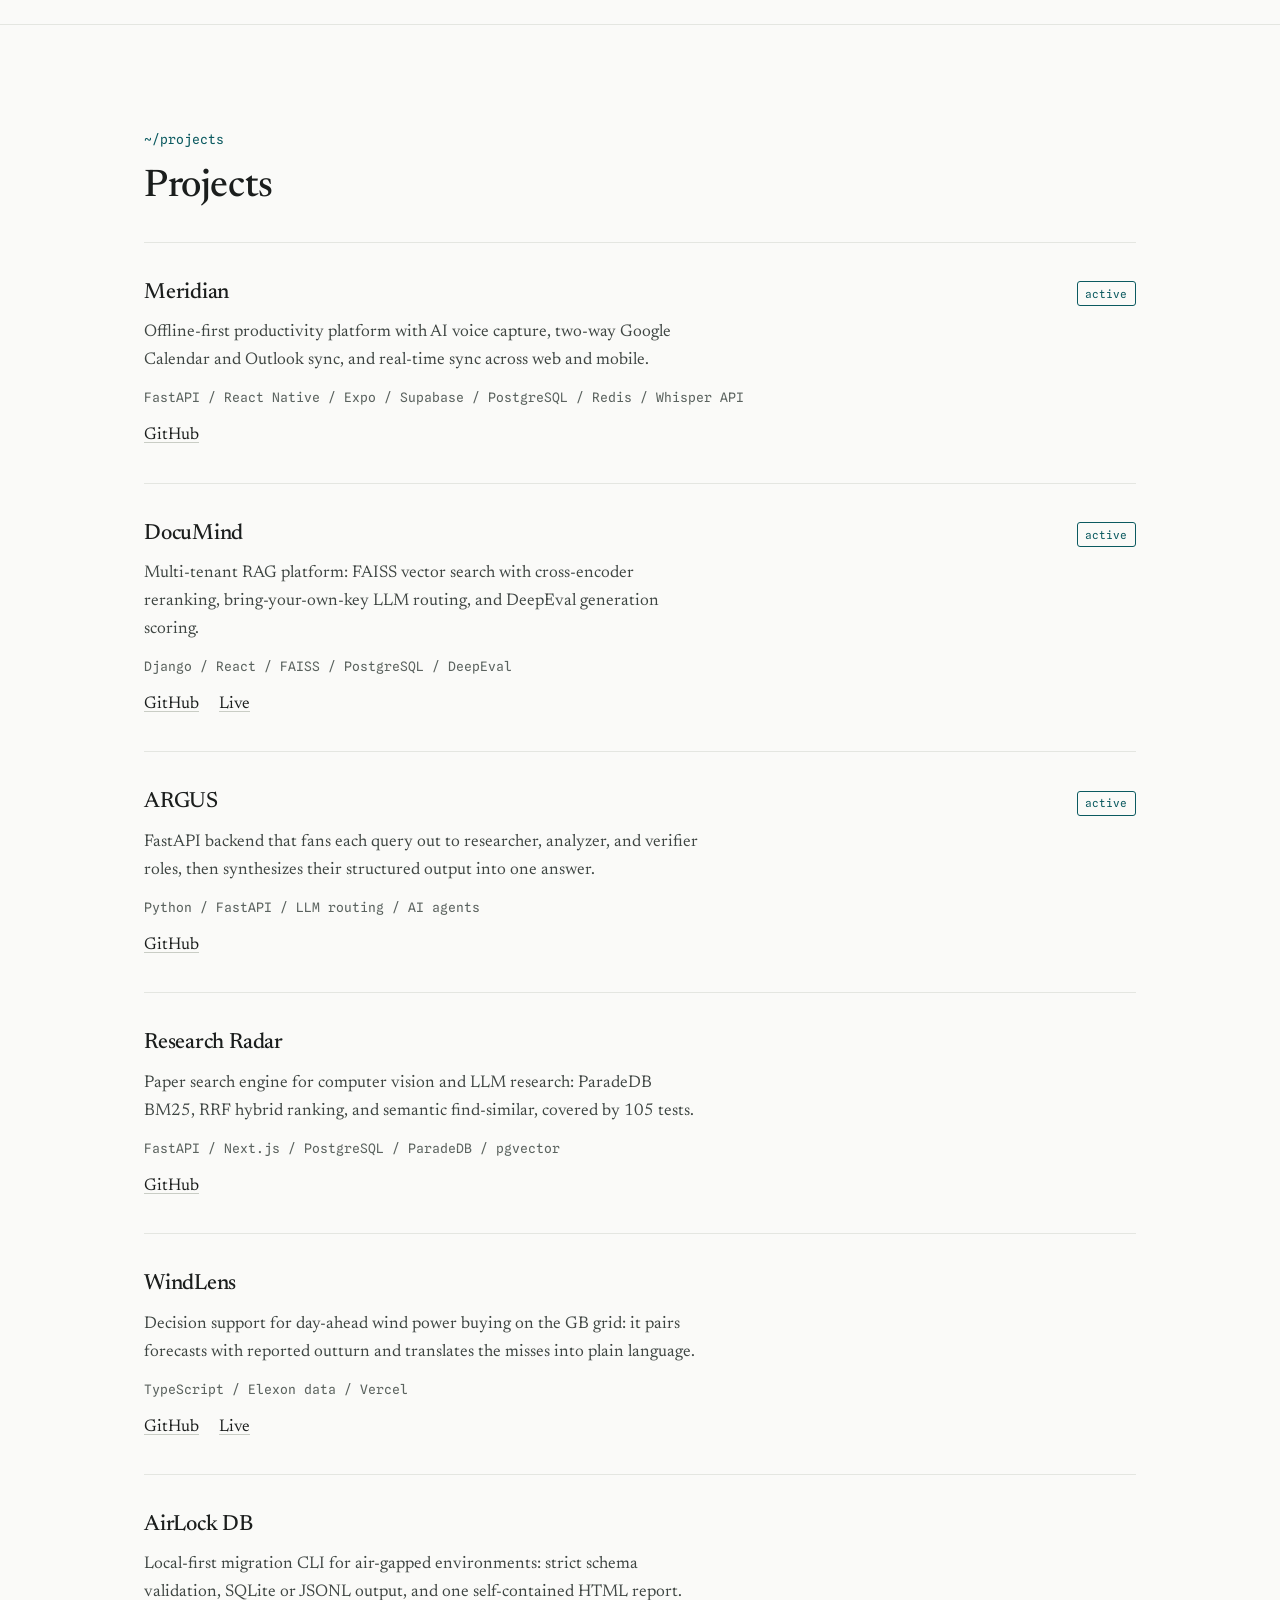
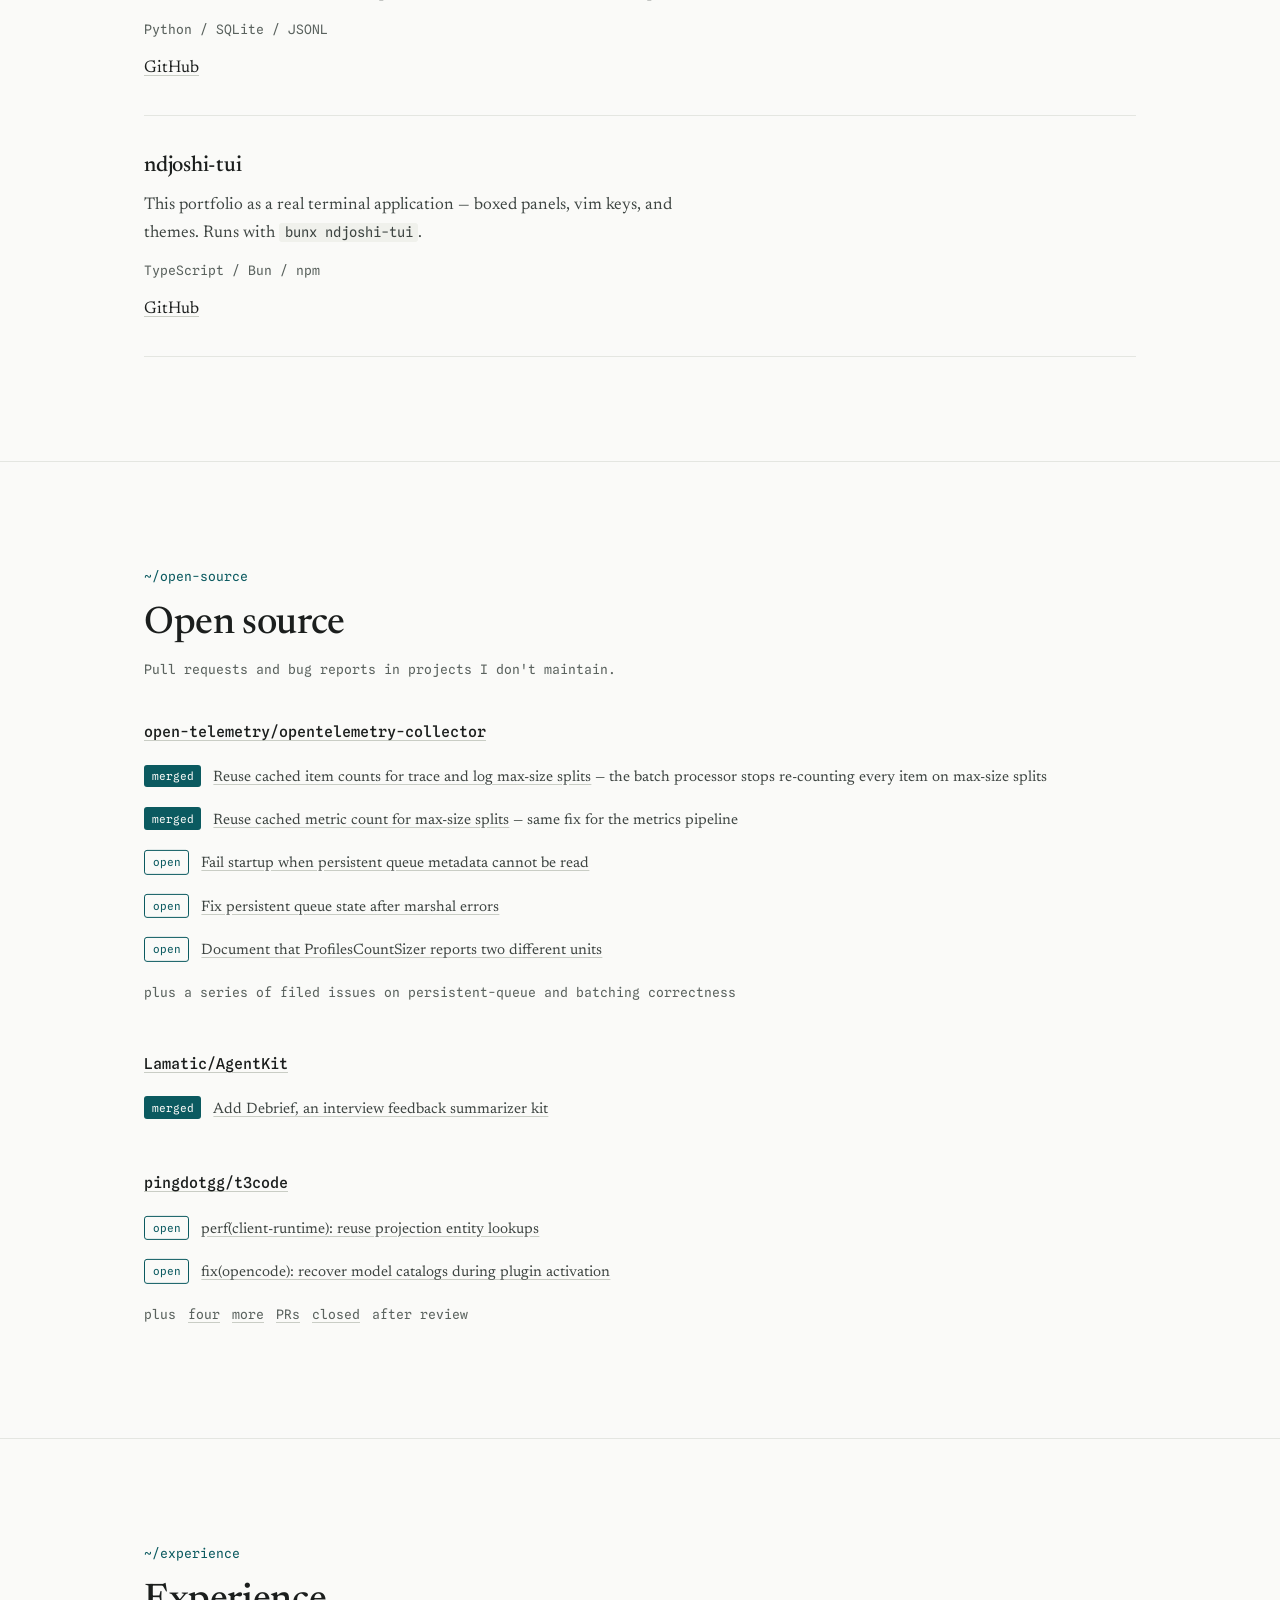
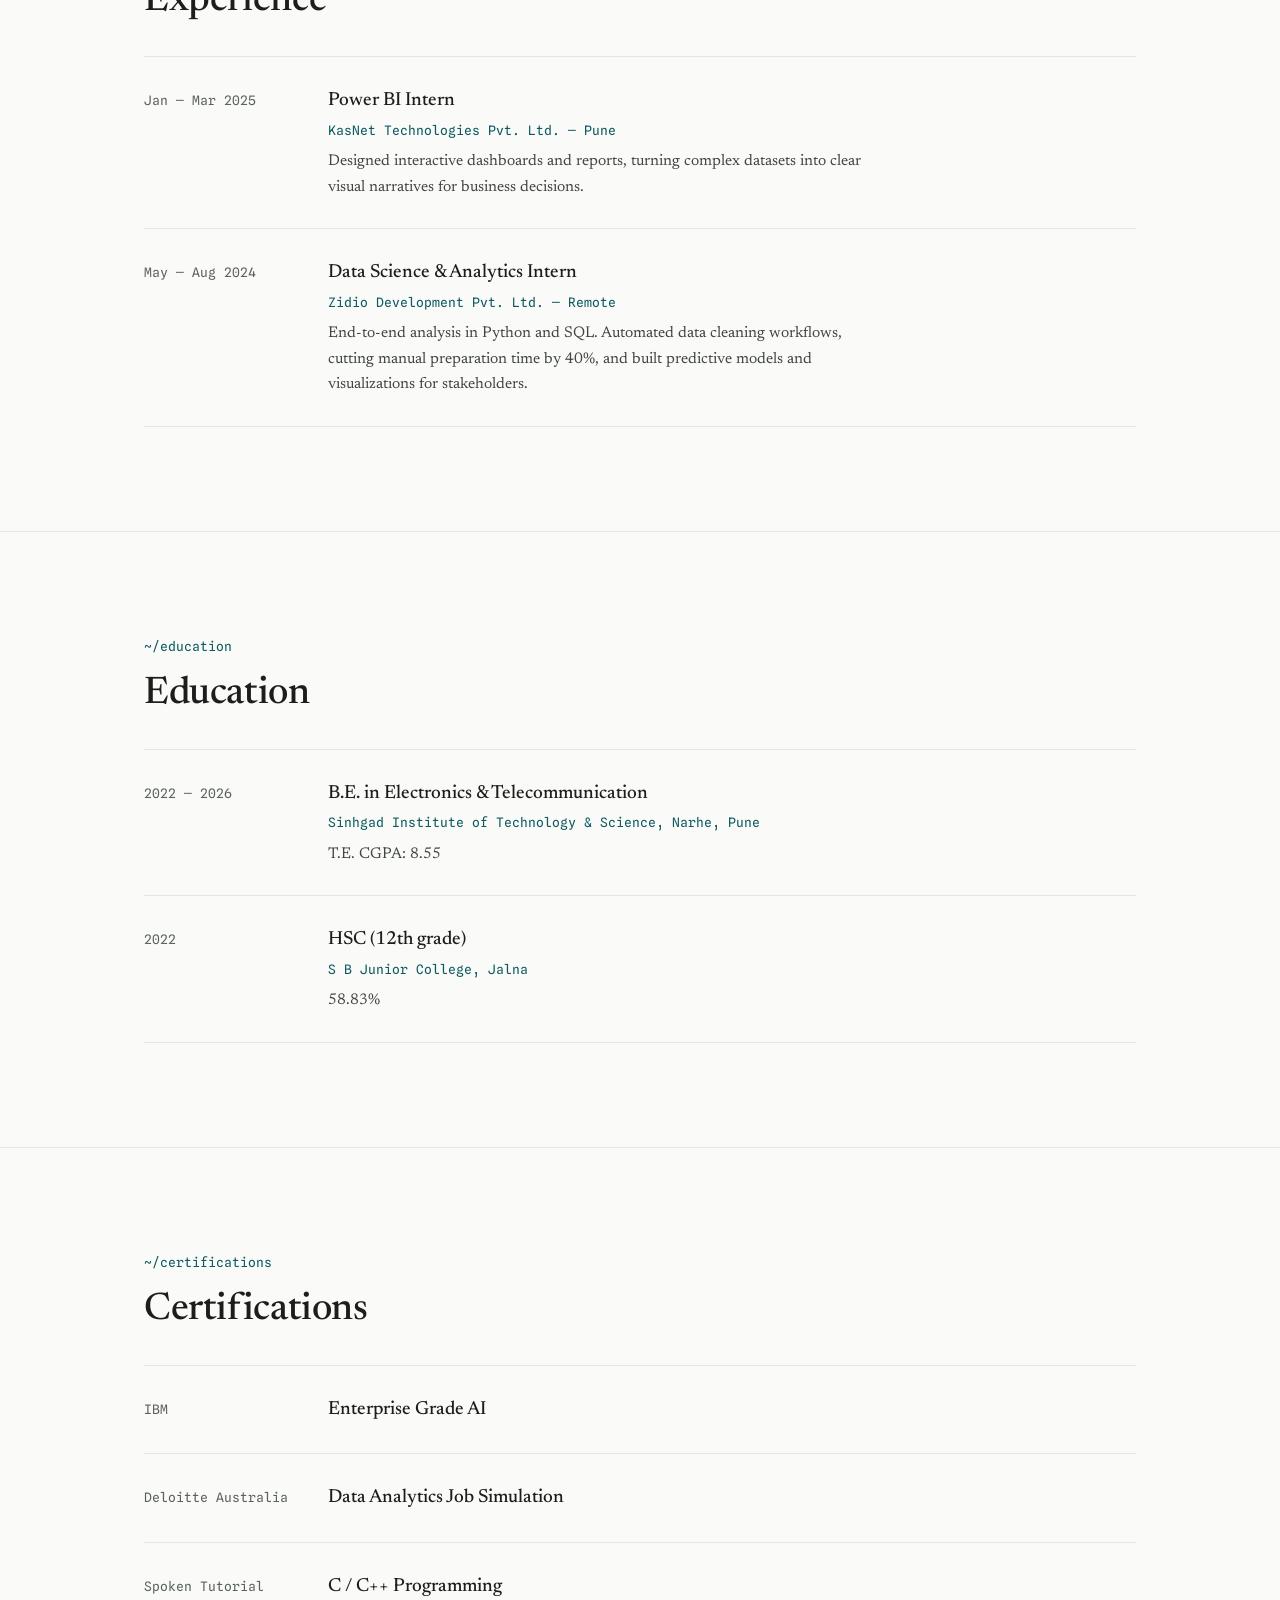
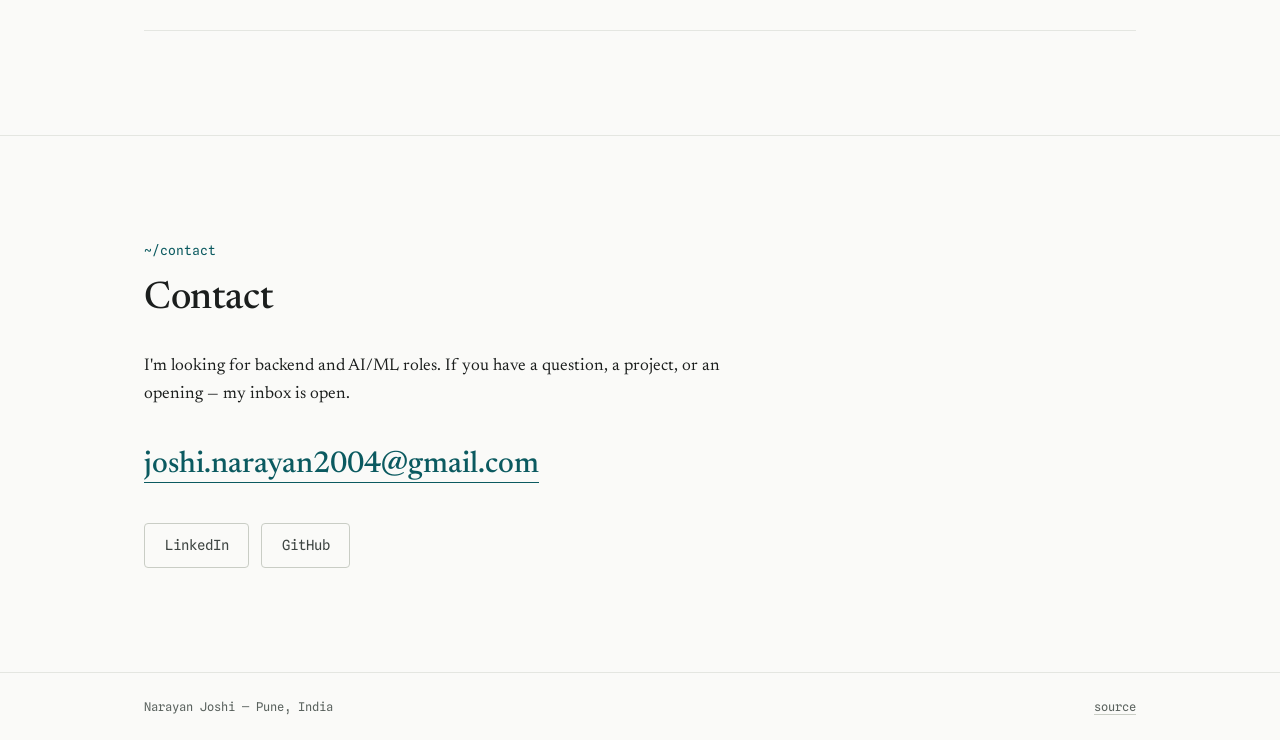
==== commit 8b925600: "Redesign site: editorial layout, dark/light theme, a11y and SEO fixes" ====
--- a/index.html
+++ b/index.html
@@ -3,360 +3,402 @@
 <head>
   <meta charset="UTF-8">
   <meta name="viewport" content="width=device-width, initial-scale=1.0">
-  <title>Narayan Joshi — Backend Developer & AI/ML Engineer</title>
-  <meta name="description" content="Portfolio of Narayan Joshi — Backend Developer and AI/ML Engineer specializing in RAG systems, LLM orchestration, and scalable API design.">
-  <meta property="og:title" content="Narayan Joshi — Backend Developer & AI/ML Engineer">
-  <meta property="og:description" content="Building production-grade AI infrastructure with Django, Python, and vector databases.">
+  <title>Narayan Joshi — Backend Developer &amp; AI/ML Engineer</title>
+  <meta name="description" content="Portfolio of Narayan Joshi — backend developer and AI/ML engineer building RAG systems, LLM orchestration, and the APIs underneath them.">
+  <link rel="canonical" href="https://narayan-joshi.netlify.app/">
+  <meta name="theme-color" media="(prefers-color-scheme: light)" content="#fafaf8">
+  <meta name="theme-color" media="(prefers-color-scheme: dark)" content="#141816">
+
   <meta property="og:type" content="website">
+  <meta property="og:site_name" content="Narayan Joshi">
+  <meta property="og:title" content="Narayan Joshi — Backend Developer &amp; AI/ML Engineer">
+  <meta property="og:description" content="RAG systems, LLM orchestration, and the backend infrastructure underneath them.">
+  <meta property="og:url" content="https://narayan-joshi.netlify.app/">
+  <meta property="og:image" content="https://narayan-joshi.netlify.app/og-image.png">
+  <meta property="og:image:width" content="1200">
+  <meta property="og:image:height" content="630">
+  <meta property="og:image:alt" content="Narayan Joshi — Backend Developer &amp; AI/ML Engineer">
+  <meta name="twitter:card" content="summary_large_image">
+  <meta name="twitter:title" content="Narayan Joshi — Backend Developer &amp; AI/ML Engineer">
+  <meta name="twitter:description" content="RAG systems, LLM orchestration, and the backend infrastructure underneath them.">
+  <meta name="twitter:image" content="https://narayan-joshi.netlify.app/og-image.png">
+
+  <link rel="icon" href="favicon.svg" type="image/svg+xml">
+  <link rel="icon" href="favicon.png" type="image/png" sizes="32x32">
+  <link rel="apple-touch-icon" href="apple-touch-icon.png">
+
+  <script>
+    (function () {
+      document.documentElement.classList.add('js');
+      try {
+        var t = localStorage.getItem('theme');
+        if (t === 'dark' || t === 'light') document.documentElement.dataset.theme = t;
+      } catch (e) { /* storage unavailable — fall back to system preference */ }
+    })();
+  </script>
+
+  <link rel="preconnect" href="https://fonts.googleapis.com">
+  <link rel="preconnect" href="https://fonts.gstatic.com" crossorigin>
+  <link rel="stylesheet" href="https://fonts.googleapis.com/css2?family=Newsreader:opsz,wght@6..72,400;6..72,500;6..72,600&family=Spline+Sans+Mono:wght@400;500&display=swap">
   <link rel="stylesheet" href="style.css">
 </head>
 <body>
-
-<!-- CROSSHAIR CURSOR -->
-<div id="crosshair">
-  <div class="h-line"></div>
-  <div class="v-line"></div>
-  <div class="dot"></div>
-  <div class="coords">x:0 y:0</div>
-</div>
-
-<!-- TOP BAR -->
-<header class="topbar">
-  <div class="topbar-left">
-    <span class="topbar-title">narayan@portfolio:~</span>
-  </div>
-  <nav class="topbar-nav">
-    <a href="#hero">home</a>
-    <a href="#about">about</a>
-    <a href="#projects">projects</a>
-    <a href="#experience">experience</a>
-    <a href="#contact">contact</a>
-  </nav>
-  <div class="topbar-status">
-    <span class="pulse"></span>
-    <span>available for work</span>
+<a class="skip-link" href="#main">Skip to content</a>
+
+<header class="site-header">
+  <div class="wrap header-inner">
+    <a class="brand" href="#top">nj<span class="brand-cursor" aria-hidden="true">_</span></a>
+    <nav class="site-nav" id="site-nav" aria-label="Main">
+      <ul>
+        <li><a href="#about">about</a></li>
+        <li><a href="#projects">projects</a></li>
+        <li><a href="#open-source">open source</a></li>
+        <li><a href="#experience">experience</a></li>
+        <li><a href="#contact">contact</a></li>
+      </ul>
+    </nav>
+    <div class="header-actions">
+      <button class="theme-toggle" id="theme-toggle" type="button" aria-label="Switch to dark theme">dark</button>
+      <button class="menu-toggle" id="menu-toggle" type="button" aria-expanded="false" aria-controls="site-nav">menu</button>
+    </div>
   </div>
 </header>
 
+<main id="main">
+
 <!-- HERO -->
-<div class="container">
-<section id="hero">
-  <div class="hero-terminal">
-    <div class="hero-line hero-comment">// welcome to my portfolio</div>
-    <!-- <div class="hero-line hero-comment">// last updated: april 2026</div> -->
-    <div class="hero-line" style="height:16px;"></div>
-    <div class="hero-line hero-name-line">NARAYAN <span class="outline">JOSHI</span></div>
-    <div class="hero-line hero-role-line">
-      <span class="key">role</span>: <span class="val" id="role-val">"Backend Developer"</span><span class="type-cursor">▌</span>
-    </div>
-    <div class="hero-line hero-desc-line">
-      <strong>Backend Developer & AI/ML Engineer</strong> specializing in
-      <strong>RAG systems</strong>, <strong>LLM orchestration</strong>, and
-      <strong>scalable API design</strong>. Building production-grade
-      AI infrastructure with Django, Python, and vector databases.
-    </div>
-    <div class="hero-line hero-ctas-line">
-      <a href="#projects" class="btn-cmd">$ view_projects</a>
-      <a href="mailto:joshi.narayan2004@gmail.com" class="btn-cmd green">$ send_mail</a>
-    </div>
-  </div>
-</section>
-</div>
-
-<!-- MARQUEE -->
-<div class="marquee-strip">
-  <div class="marquee-inner">
-    <span>RAG SYSTEMS</span><span class="dot">◈</span>
-    <span>LLM ORCHESTRATION</span><span class="dot">◈</span>
-    <span>DJANGO REST FRAMEWORK</span><span class="dot">◈</span>
-    <span>VECTOR DATABASES</span><span class="dot">◈</span>
-    <span>FASTAPI</span><span class="dot">◈</span>
-    <span>CELERY + REDIS</span><span class="dot">◈</span>
-    <span>SEMANTIC SEARCH</span><span class="dot">◈</span>
-    <span>REACT NATIVE</span><span class="dot">◈</span>
-    <span>AI AGENTS</span><span class="dot">◈</span>
-    <span>SUPABASE</span><span class="dot">◈</span>
-    <span>RAG SYSTEMS</span><span class="dot">◈</span>
-    <span>LLM ORCHESTRATION</span><span class="dot">◈</span>
-    <span>DJANGO REST FRAMEWORK</span><span class="dot">◈</span>
-    <span>VECTOR DATABASES</span><span class="dot">◈</span>
-    <span>FASTAPI</span><span class="dot">◈</span>
-    <span>CELERY + REDIS</span><span class="dot">◈</span>
-    <span>SEMANTIC SEARCH</span><span class="dot">◈</span>
-    <span>REACT NATIVE</span><span class="dot">◈</span>
-    <span>AI AGENTS</span><span class="dot">◈</span>
-    <span>SUPABASE</span><span class="dot">◈</span>
-  </div>
-</div>
-
-<div class="container">
+<section class="hero" id="top" aria-labelledby="hero-title">
+  <div class="wrap">
+    <p class="kicker" aria-hidden="true">~/narayan-joshi</p>
+    <h1 id="hero-title">Narayan Joshi</h1>
+    <p class="role">
+      <span class="sr-only">Backend &amp; AI/ML Engineer</span>
+      <span aria-hidden="true"><span class="role-prompt">$</span> <span id="role-val">Backend &amp; AI/ML Engineer</span><span class="type-cursor" id="type-cursor">▌</span></span>
+    </p>
+    <p class="lede">
+      I build the backend under AI products — RAG pipelines, LLM orchestration,
+      and APIs that hold up in production.
+    </p>
+    <div class="cta-row">
+      <a class="btn primary" href="#projects">View projects</a>
+      <a class="btn ghost" href="mailto:joshi.narayan2004@gmail.com">Email me</a>
+    </div>
+    <p class="hero-meta">Pune, India — available for work</p>
+  </div>
+</section>
 
 <!-- ABOUT -->
-<section id="about">
-  <div class="term-header reveal">
-    <div class="term-prompt">
-      <span class="user">narayan</span>@<span class="path">portfolio</span>:~$ <span class="cmd">cat about.md</span>
-    </div>
-    <div class="term-output">About Me</div>
-  </div>
-
-  <div class="about-text reveal reveal-d1">
-    <p>
-      Final year <strong>B.E. student</strong> at Sinhgad Institute of Technology & Science, Pune. I specialize in bridging complex AI logic with robust backend infrastructure — specifically <strong>RAG systems</strong>, <strong>LLM orchestration</strong>, and <strong>scalable API design</strong> using Django and vector databases.
+<section id="about" aria-labelledby="about-title">
+  <div class="wrap">
+    <p class="kicker" aria-hidden="true">~/about</p>
+    <h2 id="about-title">About</h2>
+    <div class="prose reveal">
+      <p>
+        Final-year B.E. student at Sinhgad Institute of Technology &amp; Science, Pune.
+        I work where AI logic meets backend infrastructure: RAG systems, LLM
+        orchestration, and scalable API design built on Django and vector databases.
+      </p>
+      <p>
+        Right now I'm building <strong>Meridian</strong>, a productivity app with
+        AI-powered voice transcription, and <strong>DocuMind</strong>, a
+        production-grade RAG platform with hybrid search and evaluation pipelines.
+      </p>
+    </div>
+    <div class="skills reveal">
+      <div class="skill-cluster">
+        <h3>backend</h3>
+        <p>Python / Django / DRF / FastAPI / Node.js / JWT auth / Celery / Redis / PostgreSQL / Supabase / WebSockets</p>
+      </div>
+      <div class="skill-cluster">
+        <h3>ai &amp; ml</h3>
+        <p>RAG / LLMs / OpenAI / Gemini / Llama / Whisper API / semantic search / pgvector / FAISS / AI agents / DeepEval</p>
+      </div>
+      <div class="skill-cluster">
+        <h3>frontend &amp; mobile</h3>
+        <p>React / React Native / Expo</p>
+      </div>
+      <div class="skill-cluster">
+        <h3>tools &amp; devops</h3>
+        <p>Docker / Git / Linux / Postman / Power BI / FCM</p>
+      </div>
+    </div>
+  </div>
+</section>
+
+<!-- PROJECTS -->
+<section id="projects" aria-labelledby="projects-title">
+  <div class="wrap">
+    <p class="kicker" aria-hidden="true">~/projects</p>
+    <h2 id="projects-title">Projects</h2>
+
+    <div class="project-list">
+
+      <article class="project reveal">
+        <div class="project-head">
+          <h3>Meridian</h3>
+          <span class="status">active</span>
+        </div>
+        <p class="project-desc">
+          Offline-first productivity platform with AI voice capture, two-way Google
+          Calendar and Outlook sync, and real-time sync across web and mobile.
+        </p>
+        <p class="stack">FastAPI / React Native / Expo / Supabase / PostgreSQL / Redis / Whisper API</p>
+        <p class="links"><a href="https://github.com/Narayan201120/meridian">GitHub</a></p>
+      </article>
+
+      <article class="project reveal">
+        <div class="project-head">
+          <h3>DocuMind</h3>
+          <span class="status">active</span>
+        </div>
+        <p class="project-desc">
+          Multi-tenant RAG platform: FAISS vector search with cross-encoder
+          reranking, bring-your-own-key LLM routing, and DeepEval generation scoring.
+        </p>
+        <p class="stack">Django / React / FAISS / PostgreSQL / DeepEval</p>
+        <p class="links">
+          <a href="https://github.com/Narayan201120/rag_web_app">GitHub</a>
+          <a href="https://rag-web-app-delta.vercel.app">Live</a>
+        </p>
+      </article>
+
+      <article class="project reveal">
+        <div class="project-head">
+          <h3>ARGUS</h3>
+          <span class="status">active</span>
+        </div>
+        <p class="project-desc">
+          FastAPI backend that fans each query out to researcher, analyzer, and
+          verifier roles, then synthesizes their structured output into one answer.
+        </p>
+        <p class="stack">Python / FastAPI / LLM routing / AI agents</p>
+        <p class="links"><a href="https://github.com/Narayan201120/argus">GitHub</a></p>
+      </article>
+
+      <article class="project reveal">
+        <div class="project-head">
+          <h3>Research Radar</h3>
+        </div>
+        <p class="project-desc">
+          Paper search engine for computer vision and LLM research: ParadeDB BM25,
+          RRF hybrid ranking, and semantic find-similar, covered by 105 tests.
+        </p>
+        <p class="stack">FastAPI / Next.js / PostgreSQL / ParadeDB / pgvector</p>
+        <p class="links"><a href="https://github.com/Narayan201120/research-radar">GitHub</a></p>
+      </article>
+
+      <article class="project reveal">
+        <div class="project-head">
+          <h3>WindLens</h3>
+        </div>
+        <p class="project-desc">
+          Decision support for day-ahead wind power buying on the GB grid: it pairs
+          forecasts with reported outturn and translates the misses into plain language.
+        </p>
+        <p class="stack">TypeScript / Elexon data / Vercel</p>
+        <p class="links">
+          <a href="https://github.com/Narayan201120/tcnswzd">GitHub</a>
+          <a href="https://windlens-dayahead.vercel.app">Live</a>
+        </p>
+      </article>
+
+      <article class="project reveal">
+        <div class="project-head">
+          <h3>AirLock DB</h3>
+        </div>
+        <p class="project-desc">
+          Local-first migration CLI for air-gapped environments: strict schema
+          validation, SQLite or JSONL output, and one self-contained HTML report.
+        </p>
+        <p class="stack">Python / SQLite / JSONL</p>
+        <p class="links"><a href="https://github.com/Narayan201120/airlock-db">GitHub</a></p>
+      </article>
+
+      <article class="project reveal">
+        <div class="project-head">
+          <h3>ndjoshi-tui</h3>
+        </div>
+        <p class="project-desc">
+          This portfolio as a real terminal application — boxed panels, vim keys,
+          and themes. Runs with <code>bunx ndjoshi-tui</code>.
+        </p>
+        <p class="stack">TypeScript / Bun / npm</p>
+        <p class="links"><a href="https://github.com/Narayan201120/ndjoshi_tui">GitHub</a></p>
+      </article>
+
+    </div>
+  </div>
+</section>
+
+<!-- OPEN SOURCE -->
+<section id="open-source" aria-labelledby="oss-title">
+  <div class="wrap">
+    <p class="kicker" aria-hidden="true">~/open-source</p>
+    <h2 id="oss-title">Open source</h2>
+    <p class="section-note">Pull requests and bug reports in projects I don't maintain.</p>
+
+    <div class="oss-group reveal">
+      <h3 class="oss-repo"><a href="https://github.com/open-telemetry/opentelemetry-collector">open-telemetry/opentelemetry-collector</a></h3>
+      <ul class="oss-list">
+        <li>
+          <span class="badge merged">merged</span>
+          <span class="oss-what"><a href="https://github.com/open-telemetry/opentelemetry-collector/pull/16034">Reuse cached item counts for trace and log max-size splits</a> — the batch processor stops re-counting every item on max-size splits</span>
+        </li>
+        <li>
+          <span class="badge merged">merged</span>
+          <span class="oss-what"><a href="https://github.com/open-telemetry/opentelemetry-collector/pull/16013">Reuse cached metric count for max-size splits</a> — same fix for the metrics pipeline</span>
+        </li>
+        <li>
+          <span class="badge open">open</span>
+          <span class="oss-what"><a href="https://github.com/open-telemetry/opentelemetry-collector/pull/16230">Fail startup when persistent queue metadata cannot be read</a></span>
+        </li>
+        <li>
+          <span class="badge open">open</span>
+          <span class="oss-what"><a href="https://github.com/open-telemetry/opentelemetry-collector/pull/16229">Fix persistent queue state after marshal errors</a></span>
+        </li>
+        <li>
+          <span class="badge open">open</span>
+          <span class="oss-what"><a href="https://github.com/open-telemetry/opentelemetry-collector/pull/16071">Document that ProfilesCountSizer reports two different units</a></span>
+        </li>
+        <li class="oss-extra">plus a series of filed issues on persistent-queue and batching correctness</li>
+      </ul>
+    </div>
+
+    <div class="oss-group reveal">
+      <h3 class="oss-repo"><a href="https://github.com/Lamatic/AgentKit">Lamatic/AgentKit</a></h3>
+      <ul class="oss-list">
+        <li>
+          <span class="badge merged">merged</span>
+          <span class="oss-what"><a href="https://github.com/Lamatic/AgentKit/pull/385">Add Debrief, an interview feedback summarizer kit</a></span>
+        </li>
+      </ul>
+    </div>
+
+    <div class="oss-group reveal">
+      <h3 class="oss-repo"><a href="https://github.com/pingdotgg/t3code">pingdotgg/t3code</a></h3>
+      <ul class="oss-list">
+        <li>
+          <span class="badge open">open</span>
+          <span class="oss-what"><a href="https://github.com/pingdotgg/t3code/pull/25374">perf(client-runtime): reuse projection entity lookups</a></span>
+        </li>
+        <li>
+          <span class="badge open">open</span>
+          <span class="oss-what"><a href="https://github.com/pingdotgg/t3code/pull/21100">fix(opencode): recover model catalogs during plugin activation</a></span>
+        </li>
+        <li class="oss-extra">plus <a href="https://github.com/pingdotgg/t3code/pull/20328">four</a> <a href="https://github.com/pingdotgg/t3code/pull/18304">more</a> <a href="https://github.com/pingdotgg/t3code/pull/15863">PRs</a> <a href="https://github.com/pingdotgg/t3code/pull/13606">closed</a> after review</li>
+      </ul>
+    </div>
+  </div>
+</section>
+
+<!-- EXPERIENCE -->
+<section id="experience" aria-labelledby="experience-title">
+  <div class="wrap">
+    <p class="kicker" aria-hidden="true">~/experience</p>
+    <h2 id="experience-title">Experience</h2>
+    <div class="row-list">
+      <article class="row-entry reveal">
+        <p class="row-dates">Jan — Mar 2025</p>
+        <div class="row-body">
+          <h3>Power BI Intern</h3>
+          <p class="row-org">KasNet Technologies Pvt. Ltd. — Pune</p>
+          <p class="row-desc">Designed interactive dashboards and reports, turning complex datasets into clear visual narratives for business decisions.</p>
+        </div>
+      </article>
+      <article class="row-entry reveal">
+        <p class="row-dates">May — Aug 2024</p>
+        <div class="row-body">
+          <h3>Data Science &amp; Analytics Intern</h3>
+          <p class="row-org">Zidio Development Pvt. Ltd. — Remote</p>
+          <p class="row-desc">End-to-end analysis in Python and SQL. Automated data cleaning workflows, cutting manual preparation time by 40%, and built predictive models and visualizations for stakeholders.</p>
+        </div>
+      </article>
+    </div>
+  </div>
+</section>
+
+<!-- EDUCATION -->
+<section id="education" aria-labelledby="education-title">
+  <div class="wrap">
+    <p class="kicker" aria-hidden="true">~/education</p>
+    <h2 id="education-title">Education</h2>
+    <div class="row-list">
+      <article class="row-entry reveal">
+        <p class="row-dates">2022 — 2026</p>
+        <div class="row-body">
+          <h3>B.E. in Electronics &amp; Telecommunication</h3>
+          <p class="row-org">Sinhgad Institute of Technology &amp; Science, Narhe, Pune</p>
+          <p class="row-desc">T.E. CGPA: 8.55</p>
+        </div>
+      </article>
+      <article class="row-entry reveal">
+        <p class="row-dates">2022</p>
+        <div class="row-body">
+          <h3>HSC (12th grade)</h3>
+          <p class="row-org">S B Junior College, Jalna</p>
+          <p class="row-desc">58.83%</p>
+        </div>
+      </article>
+    </div>
+  </div>
+</section>
+
+<!-- CERTIFICATIONS -->
+<section id="certifications" aria-labelledby="certifications-title">
+  <div class="wrap">
+    <p class="kicker" aria-hidden="true">~/certifications</p>
+    <h2 id="certifications-title">Certifications</h2>
+    <div class="row-list">
+      <article class="row-entry reveal">
+        <p class="row-dates">IBM</p>
+        <div class="row-body">
+          <h3>Enterprise Grade AI</h3>
+        </div>
+      </article>
+      <article class="row-entry reveal">
+        <p class="row-dates">Deloitte Australia</p>
+        <div class="row-body">
+          <h3>Data Analytics Job Simulation</h3>
+        </div>
+      </article>
+      <article class="row-entry reveal">
+        <p class="row-dates">Spoken Tutorial</p>
+        <div class="row-body">
+          <h3>C / C++ Programming</h3>
+        </div>
+      </article>
+    </div>
+  </div>
+</section>
+
+<!-- CONTACT -->
+<section id="contact" aria-labelledby="contact-title">
+  <div class="wrap">
+    <p class="kicker" aria-hidden="true">~/contact</p>
+    <h2 id="contact-title">Contact</h2>
+    <div class="prose reveal">
+      <p>
+        I'm looking for backend and AI/ML roles. If you have a question, a project,
+        or an opening — my inbox is open.
+      </p>
+    </div>
+    <p class="contact-email"><a href="mailto:joshi.narayan2004@gmail.com">joshi.narayan2004@gmail.com</a></p>
+    <p class="contact-links">
+      <a class="btn ghost" href="https://www.linkedin.com/in/narayan-joshi-85227425a">LinkedIn</a>
+      <a class="btn ghost" href="https://github.com/Narayan201120">GitHub</a>
     </p>
-    <br>
-    <p>
-      Currently building <strong>Meridian</strong>, a cross-platform productivity app with AI-powered voice transcription, and <strong>DocuMind</strong>, a production-grade RAG platform with hybrid search and ML evaluation pipelines.
-    </p>
-  </div>
-
-  <div class="skills-grid">
-    <div class="skill-block reveal reveal-d1">
-      <h4>// backend</h4>
-      <div class="tags">
-        <span class="skill-tag">Python</span>
-        <span class="skill-tag">Django</span>
-        <span class="skill-tag">DRF</span>
-        <span class="skill-tag">FastAPI</span>
-        <span class="skill-tag">Node.js</span>
-        <span class="skill-tag">JWT Auth</span>
-        <span class="skill-tag">Celery</span>
-        <span class="skill-tag">Redis</span>
-        <span class="skill-tag">PostgreSQL</span>
-        <span class="skill-tag">Supabase</span>
-        <span class="skill-tag">WebSockets</span>
-      </div>
-    </div>
-    <div class="skill-block reveal reveal-d2">
-      <h4>// ai & ml</h4>
-      <div class="tags">
-        <span class="skill-tag">RAG</span>
-        <span class="skill-tag">LLMs</span>
-        <span class="skill-tag">OpenAI</span>
-        <span class="skill-tag">Gemini</span>
-        <span class="skill-tag">Llama</span>
-        <span class="skill-tag">Whisper API</span>
-        <span class="skill-tag">Semantic Search</span>
-        <span class="skill-tag">pgvector</span>
-        <span class="skill-tag">FAISS</span>
-        <span class="skill-tag">AI Agents</span>
-        <span class="skill-tag">DeepEval</span>
-      </div>
-    </div>
-    <div class="skill-block reveal reveal-d2">
-      <h4>// frontend & mobile</h4>
-      <div class="tags">
-        <span class="skill-tag">React</span>
-        <span class="skill-tag">React Native</span>
-        <span class="skill-tag">Expo</span>
-      </div>
-    </div>
-    <div class="skill-block reveal reveal-d3">
-      <h4>// tools & devops</h4>
-      <div class="tags">
-        <span class="skill-tag">Docker</span>
-        <span class="skill-tag">Git</span>
-        <span class="skill-tag">Linux</span>
-        <span class="skill-tag">Postman</span>
-        <span class="skill-tag">Power BI</span>
-        <span class="skill-tag">FCM</span>
-      </div>
-    </div>
-  </div>
-</section>
-
-<!-- PROJECTS -->
-<section id="projects">
-  <div class="term-header reveal">
-    <div class="term-prompt">
-      <span class="user">narayan</span>@<span class="path">portfolio</span>:~$ <span class="cmd">ls -la projects/</span>
-    </div>
-    <div class="term-output">Selected Projects</div>
-  </div>
-
-  <div class="projects-list">
-
-    <!-- MERIDIAN -->
-    <article class="bp-card reveal reveal-d1">
-      <div class="bp-card-header">
-        <span>SEC.01 // Jan 2026 — Present</span>
-        <span class="status">ACTIVE</span>
-      </div>
-      <h3>Meridian — Full-Stack Productivity Platform</h3>
-      <ul>
-        <li>Architected an offline-first cross-platform productivity app (Expo/FastAPI) with real-time sync across web and mobile via Supabase Realtime.</li>
-        <li>Integrated OpenAI Whisper API for voice-to-task transcription with per-user usage caps and a self-host migration path at scale.</li>
-        <li>Engineered a two-way calendar sync service for Google Calendar and Outlook (Microsoft Graph) with isolated OAuth token management and retry logic.</li>
-      </ul>
-      <div class="bp-tech">
-        <span>React Native</span><span>Expo</span><span>FastAPI</span><span>Supabase</span><span>PostgreSQL</span><span>Redis</span><span>Whisper API</span><span>FCM</span>
-      </div>
-      <div class="bp-links">
-        <a href="https://github.com/Narayan201120/meridian" target="_blank" rel="noopener">
-          <svg viewBox="0 0 24 24"><path d="M18 13v6a2 2 0 0 1-2 2H5a2 2 0 0 1-2-2V8a2 2 0 0 1 2-2h6"/><polyline points="15 3 21 3 21 9"/><line x1="10" y1="14" x2="21" y2="3"/></svg>
-          GitHub
-        </a>
-      </div>
-    </article>
-
-    <!-- DOCUMIND -->
-    <article class="bp-card reveal reveal-d2">
-      <div class="bp-card-header">
-        <span>SEC.02 // Nov 2025 — Present</span>
-        <span class="status">ACTIVE</span>
-      </div>
-      <h3>DocuMind — Production-Grade MLOps & RAG Platform</h3>
-      <ul>
-        <li>Architected a multi-tenant RAG application (React/Django), enabling users to securely ingest diverse documents into isolated workspaces.</li>
-        <li>Optimized retrieval accuracy by building a two-stage hybrid search pipeline combining FAISS vector mapping with a Cross-Encoder reranker.</li>
-        <li>Engineered an agnostic LLM routing layer with BYOK security, and integrated DeepEval to programmatically score generation fidelity against synthetic datasets.</li>
-      </ul>
-      <div class="bp-tech">
-        <span>Django</span><span>React</span><span>FAISS</span><span>PostgreSQL</span><span>DeepEval</span><span>Cross-Encoders</span><span>RAG</span><span>JWT</span>
-      </div>
-      <div class="bp-links">
-        <a href="https://github.com/Narayan201120/rag_web_app" target="_blank" rel="noopener">
-          <svg viewBox="0 0 24 24"><path d="M18 13v6a2 2 0 0 1-2 2H5a2 2 0 0 1-2-2V8a2 2 0 0 1 2-2h6"/><polyline points="15 3 21 3 21 9"/><line x1="10" y1="14" x2="21" y2="3"/></svg>
-          GitHub
-        </a>
-      </div>
-    </article>
-
-    <!-- ARGUS -->
-    <article class="bp-card reveal reveal-d3">
-      <div class="bp-card-header">
-        <span>SEC.03 // Sept 2025 — Present</span>
-        <span class="status">ACTIVE</span>
-      </div>
-      <h3>ARGUS — AI Orchestration Framework</h3>
-      <ul>
-        <li>Developing an orchestration framework to unify and route requests across multiple AI models, optimizing for cost and quality.</li>
-        <li>Implementing intelligent routing logic to dynamically select models (e.g., Llama vs. GPT-4) based on query complexity.</li>
-        <li>Building a modular architecture allowing seamless integration of new model providers and custom AI agents.</li>
-      </ul>
-      <div class="bp-tech">
-        <span>Python</span><span>AI Agents</span><span>LLM Routing</span><span>API Integration</span>
-      </div>
-      <div class="bp-links">
-        <a href="https://github.com/Narayan201120/argus" target="_blank" rel="noopener">
-          <svg viewBox="0 0 24 24"><path d="M18 13v6a2 2 0 0 1-2 2H5a2 2 0 0 1-2-2V8a2 2 0 0 1 2-2h6"/><polyline points="15 3 21 3 21 9"/><line x1="10" y1="14" x2="21" y2="3"/></svg>
-          GitHub
-        </a>
-      </div>
-    </article>
-
-  </div>
-</section>
-
-<!-- EXPERIENCE -->
-<section id="experience">
-  <div class="term-header reveal">
-    <div class="term-prompt">
-      <span class="user">narayan</span>@<span class="path">portfolio</span>:~$ <span class="cmd">git log --oneline experience/</span>
-    </div>
-    <div class="term-output">Experience</div>
-  </div>
-
-  <div class="exp-list">
-    <div class="exp-item reveal reveal-d1">
-      <div class="exp-dates">Jan — Mar<br>2025</div>
-      <div class="exp-body">
-        <h3>Power BI Intern</h3>
-        <div class="company">KasNet Technologies Pvt. Ltd. — Pune</div>
-        <p>Designed interactive dashboards and reports, transforming complex datasets into clear visual narratives to improve business insights.</p>
-        <span class="tag">Internship</span>
-      </div>
-    </div>
-    <div class="exp-item reveal reveal-d2">
-      <div class="exp-dates">May — Aug<br>2024</div>
-      <div class="exp-body">
-        <h3>Data Science & Analytics Intern</h3>
-        <div class="company">Zidio Development Pvt. Ltd. — Remote</div>
-        <p>Conducted end-to-end data analysis using Python and SQL. Automated data cleaning workflows, reducing manual prep time by 40%. Developed predictive models and visualized business scenarios for stakeholders.</p>
-        <span class="tag">Internship</span>
-      </div>
-    </div>
-  </div>
-</section>
-
-<!-- EDUCATION -->
-<section id="education">
-  <div class="term-header reveal">
-    <div class="term-prompt">
-      <span class="user">narayan</span>@<span class="path">portfolio</span>:~$ <span class="cmd">cat education.json</span>
-    </div>
-    <div class="term-output">Education</div>
-  </div>
-
-  <div class="edu-list">
-    <div class="edu-card reveal reveal-d1">
-      <h3>B.E. in Electronics & Telecommunication</h3>
-      <div class="school">Sinhgad Institute of Technology & Science, Narhe</div>
-      <div class="meta">Graduation: 2026 &nbsp;|&nbsp; T.E. CGPA: <span class="gpa">8.55</span></div>
-    </div>
-    <div class="edu-card reveal reveal-d2">
-      <h3>HSC (12th Grade)</h3>
-      <div class="school">S B Junior College, Jalna</div>
-      <div class="meta">2022 &nbsp;|&nbsp; Percentage: 58.83%</div>
-    </div>
-  </div>
-</section>
-
-<!-- CERTIFICATIONS -->
-<section id="certifications">
-  <div class="term-header reveal">
-    <div class="term-prompt">
-      <span class="user">narayan</span>@<span class="path">portfolio</span>:~$ <span class="cmd">ls certifications/</span>
-    </div>
-    <div class="term-output">Certifications</div>
-  </div>
-
-  <div class="certs-grid">
-    <div class="cert-card reveal reveal-d1">
-      <div class="cert-issuer">IBM</div>
-      <div class="cert-name">Enterprise Grade AI</div>
-    </div>
-    <div class="cert-card reveal reveal-d2">
-      <div class="cert-issuer">Deloitte Australia</div>
-      <div class="cert-name">Data Analytics Job Simulation</div>
-    </div>
-    <div class="cert-card reveal reveal-d3">
-      <div class="cert-issuer">Spoken Tutorial</div>
-      <div class="cert-name">C / C++ Programming</div>
-    </div>
-  </div>
-</section>
-
-<!-- CONTACT -->
-<section id="contact">
-  <div class="term-header reveal">
-    <div class="term-prompt">
-      <span class="user">narayan</span>@<span class="path">portfolio</span>:~$ <span class="cmd">echo $CONTACT</span>
-    </div>
-    <div class="term-output">Get In Touch</div>
-  </div>
-  <div class="contact-inner reveal reveal-d1">
-    <p class="contact-text">
-      I'm currently looking for new opportunities. Whether you have a question, a project idea, or just want to say hi — my inbox is always open.
-    </p>
-    <a href="mailto:joshi.narayan2004@gmail.com" class="contact-email">joshi.narayan2004@gmail.com</a>
-    <div class="contact-links">
-      <a href="https://www.linkedin.com/in/narayan-joshi-85227425a" target="_blank" rel="noopener">LinkedIn ↗</a>
-      <a href="https://github.com/Narayan201120" target="_blank" rel="noopener">GitHub ↗</a>
-    </div>
-  </div>
-</section>
-
-</div>
-
-<!-- FOOTER -->
-<footer>
-  <div class="footer-inner">
-    <span>Built by Narayan Joshi</span>
-    <span>Pune, Maharashtra — 2026</span>
+  </div>
+</section>
+
+</main>
+
+<footer class="site-footer">
+  <div class="wrap footer-inner">
+    <span>Narayan Joshi — Pune, India</span>
+    <span><a href="https://github.com/Narayan201120/Portfolio_2">source</a></span>
   </div>
 </footer>
 
-<script src="main.js"></script>
+<script src="main.js" defer></script>
 </body>
 </html>
--- a/style.css
+++ b/style.css
@@ -1,710 +1,513 @@
-/* ==============================================
-   NARAYAN JOSHI — TERMINAL × BLUEPRINT PORTFOLIO
-   ============================================== */
-@import url('https://fonts.googleapis.com/css2?family=IBM+Plex+Mono:wght@300;400;500;600;700&family=Space+Grotesk:wght@400;500;600;700&display=swap');
+/* ==========================================================
+   NARAYAN JOSHI — engineer's paper
+   Editorial serif + mono terminal thread. Light default,
+   dark via system preference or persisted toggle.
+   ========================================================== */
 
 :root {
-  --bg: #080c14;
-  --bg-panel: rgba(10, 18, 32, 0.85);
-  --bg-card: rgba(12, 22, 40, 0.7);
-  --grid-color: rgba(79, 195, 247, 0.04);
-  --grid-accent: rgba(79, 195, 247, 0.08);
-  --border: rgba(79, 195, 247, 0.12);
-  --border-bright: rgba(79, 195, 247, 0.25);
-  --cyan: #4fc3f7;
-  --cyan-dim: rgba(79, 195, 247, 0.12);
-  --green: #39ff14;
-  --green-dim: rgba(57, 255, 20, 0.1);
-  --amber: #ffab40;
-  --red: #ff5252;
-  --text: #c8d6e5;
-  --text-bright: #e8f0fe;
-  --text-dim: #5a6a7e;
-  --font-mono: 'IBM Plex Mono', monospace;
-  --font-display: 'Space Grotesk', sans-serif;
-  --ease: cubic-bezier(0.16, 1, 0.3, 1);
+  --paper: #fafaf8;
+  --ink: #1b1e1d;
+  --ink-soft: #3e4542;
+  --ink-2: #5a625e;
+  --line: #e4e6e1;
+  --line-strong: #c9cdc5;
+  --wash: #f0f1ec;
+  --accent: #0b5a60;
+  --accent-soft: #e3ecec;
+  --serif: 'Newsreader', Georgia, 'Times New Roman', serif;
+  --mono: 'Spline Sans Mono', ui-monospace, 'Cascadia Mono', Consolas, monospace;
+  --ease: cubic-bezier(0.22, 1, 0.36, 1);
+  --header-h: 3.5rem;
+}
+
+:root[data-theme='dark'] {
+  --paper: #141816;
+  --ink: #e8ece9;
+  --ink-soft: #c3cac5;
+  --ink-2: #9ba49e;
+  --line: #272d29;
+  --line-strong: #3a423d;
+  --wash: #1b201d;
+  --accent: #63c7b8;
+  --accent-soft: #1d2b28;
+}
+
+@media (prefers-color-scheme: dark) {
+  :root:not([data-theme='light']) {
+    --paper: #141816;
+    --ink: #e8ece9;
+    --ink-soft: #c3cac5;
+    --ink-2: #9ba49e;
+    --line: #272d29;
+    --line-strong: #3a423d;
+    --wash: #1b201d;
+    --accent: #63c7b8;
+    --accent-soft: #1d2b28;
+  }
 }
 
 *, *::before, *::after { margin: 0; padding: 0; box-sizing: border-box; }
-html { scroll-behavior: smooth; -webkit-font-smoothing: antialiased; }
+
+html {
+  -webkit-font-smoothing: antialiased;
+  text-size-adjust: 100%;
+}
+@media (prefers-reduced-motion: no-preference) {
+  html { scroll-behavior: smooth; }
+}
 
 body {
-  background: var(--bg);
-  color: var(--text);
-  font-family: var(--font-mono);
-  font-size: 14px;
-  line-height: 1.6;
-  overflow-x: hidden;
-  cursor: none;
-}
-
-/* --- BLUEPRINT GRID BACKGROUND --- */
-body::before {
+  background: var(--paper);
+  color: var(--ink);
+  font-family: var(--serif);
+  font-size: 1.0625rem;
+  line-height: 1.65;
+  transition: background 0.3s ease, color 0.3s ease;
+}
+
+::selection { background: var(--accent); color: var(--paper); }
+
+a { color: inherit; }
+a:focus-visible, button:focus-visible {
+  outline: 2px solid var(--accent);
+  outline-offset: 3px;
+  border-radius: 2px;
+}
+
+.sr-only {
+  position: absolute;
+  width: 1px; height: 1px;
+  padding: 0; margin: -1px;
+  overflow: hidden;
+  clip: rect(0 0 0 0);
+  white-space: nowrap;
+  border: 0;
+}
+
+.skip-link {
+  position: fixed;
+  top: 0.75rem; left: 0.75rem;
+  z-index: 200;
+  padding: 0.6em 1em;
+  background: var(--ink);
+  color: var(--paper);
+  font-family: var(--mono);
+  font-size: 0.8125rem;
+  border-radius: 4px;
+  transform: translateY(-300%);
+  transition: transform 0.2s var(--ease);
+}
+.skip-link:focus { transform: translateY(0); }
+
+.wrap {
+  max-width: 68rem;
+  margin-inline: auto;
+  padding-inline: clamp(1.25rem, 5vw, 3rem);
+}
+
+/* --- header --- */
+.site-header {
+  position: sticky;
+  top: 0;
+  z-index: 100;
+  height: var(--header-h);
+  background: var(--paper);
+  border-bottom: 1px solid var(--line);
+  transition: background 0.3s ease;
+}
+.header-inner {
+  height: 100%;
+  display: flex;
+  align-items: center;
+  gap: 1.5rem;
+}
+.brand {
+  font-family: var(--mono);
+  font-size: 0.9375rem;
+  font-weight: 500;
+  text-decoration: none;
+}
+.brand-cursor { color: var(--accent); animation: blink 1.2s step-end infinite; }
+@keyframes blink { 0%, 100% { opacity: 1; } 50% { opacity: 0; } }
+
+.site-nav { margin-left: auto; }
+.site-nav ul {
+  display: flex;
+  gap: 0.25rem;
+  list-style: none;
+}
+.site-nav a {
+  font-family: var(--mono);
+  font-size: 0.8125rem;
+  padding: 0.45em 0.8em;
+  color: var(--ink-2);
+  text-decoration: none;
+  border-radius: 4px;
+  transition: color 0.2s ease, background 0.2s ease;
+}
+.site-nav a:hover, .site-nav a.active {
+  color: var(--accent);
+  background: var(--accent-soft);
+}
+
+.header-actions {
+  display: flex;
+  align-items: center;
+  gap: 0.375rem;
+}
+.theme-toggle, .menu-toggle {
+  font-family: var(--mono);
+  font-size: 0.8125rem;
+  padding: 0.45em 0.8em;
+  background: none;
+  border: 1px solid var(--line-strong);
+  border-radius: 4px;
+  color: var(--ink-soft);
+  cursor: pointer;
+  transition: color 0.2s ease, border-color 0.2s ease;
+}
+.theme-toggle:hover, .menu-toggle:hover {
+  color: var(--accent);
+  border-color: var(--accent);
+}
+.menu-toggle { display: none; }
+
+/* --- hero --- */
+.hero {
+  min-height: 100vh;
+  min-height: calc(100svh - var(--header-h));
+  display: flex;
+  align-items: center;
+  padding-block: 4rem;
+}
+.kicker {
+  font-family: var(--mono);
+  font-size: 0.8125rem;
+  color: var(--accent);
+  margin-bottom: 1rem;
+}
+.hero h1 {
+  font-size: clamp(3.25rem, 9vw, 5.5rem);
+  font-weight: 500;
+  line-height: 1.02;
+  letter-spacing: -0.02em;
+}
+.role {
+  font-family: var(--mono);
+  font-size: 1rem;
+  margin-top: 1.25rem;
+  min-height: 1.6em;
+}
+.role-prompt { color: var(--accent); }
+.type-cursor { color: var(--accent); }
+@media (prefers-reduced-motion: no-preference) {
+  .type-cursor { animation: blink 1.1s step-end infinite; }
+}
+@media (prefers-reduced-motion: reduce) {
+  .type-cursor { display: none; }
+}
+.lede {
+  font-size: clamp(1.1875rem, 2.2vw, 1.375rem);
+  line-height: 1.55;
+  color: var(--ink-soft);
+  max-width: 36em;
+  margin-top: 2rem;
+}
+.cta-row {
+  display: flex;
+  flex-wrap: wrap;
+  gap: 0.75rem;
+  margin-top: 2.5rem;
+}
+.hero-meta {
+  font-family: var(--mono);
+  font-size: 0.8125rem;
+  color: var(--ink-2);
+  margin-top: 3rem;
+  display: flex;
+  align-items: center;
+  gap: 0.6em;
+}
+.hero-meta::before {
   content: '';
-  position: fixed;
-  inset: 0;
-  background-image:
-    linear-gradient(var(--grid-color) 1px, transparent 1px),
-    linear-gradient(90deg, var(--grid-color) 1px, transparent 1px),
-    linear-gradient(var(--grid-accent) 1px, transparent 1px),
-    linear-gradient(90deg, var(--grid-accent) 1px, transparent 1px);
-  background-size:
-    20px 20px,
-    20px 20px,
-    100px 100px,
-    100px 100px;
-  pointer-events: none;
-  z-index: 0;
-}
-
-/* subtle scanlines */
-body::after {
-  content: '';
-  position: fixed;
-  inset: 0;
-  background: repeating-linear-gradient(
-    0deg,
-    transparent,
-    transparent 2px,
-    rgba(0, 0, 0, 0.03) 2px,
-    rgba(0, 0, 0, 0.03) 4px
-  );
-  pointer-events: none;
-  z-index: 1;
-}
-
-::selection { background: var(--cyan); color: var(--bg); }
-a { color: inherit; text-decoration: none; cursor: none; }
-button { cursor: none; }
-
-/* --- CROSSHAIR CURSOR --- */
-#crosshair {
-  position: fixed;
-  pointer-events: none;
-  z-index: 10000;
-  transform: translate(-50%, -50%);
-  opacity: 0;
-  transition: opacity 0.3s;
-}
-body:hover #crosshair { opacity: 1; }
-#crosshair .h-line, #crosshair .v-line {
-  position: absolute;
-  background: var(--cyan);
-  opacity: 0.6;
-}
-#crosshair .h-line { width: 28px; height: 1px; top: 50%; left: 50%; transform: translate(-50%, -50%); }
-#crosshair .v-line { width: 1px; height: 28px; top: 50%; left: 50%; transform: translate(-50%, -50%); }
-#crosshair .dot {
-  position: absolute;
-  width: 4px; height: 4px;
-  background: var(--green);
+  width: 7px; height: 7px;
   border-radius: 50%;
-  top: 50%; left: 50%;
-  transform: translate(-50%, -50%);
-  box-shadow: 0 0 8px var(--green);
-}
-#crosshair .coords {
-  position: absolute;
-  top: 18px; left: 18px;
-  font-family: var(--font-mono);
-  font-size: 9px;
-  color: var(--cyan);
-  opacity: 0.5;
-  white-space: nowrap;
-  letter-spacing: 0.05em;
-}
-#crosshair.hovering .dot {
-  width: 6px; height: 6px;
-  background: var(--amber);
-  box-shadow: 0 0 12px var(--amber);
-}
-#crosshair.hovering .h-line, #crosshair.hovering .v-line { opacity: 0.9; background: var(--amber); }
-
-/* --- TOP BAR (Terminal Title Bar) --- */
-.topbar {
-  position: fixed;
-  top: 0; left: 0; right: 0;
-  height: 38px;
-  background: rgba(8, 12, 20, 0.92);
-  backdrop-filter: blur(12px);
-  border-bottom: 1px solid var(--border);
-  display: flex;
-  align-items: center;
+  background: var(--accent);
+  flex: none;
+}
+
+/* --- buttons --- */
+.btn {
+  font-family: var(--mono);
+  font-size: 0.875rem;
+  padding: 0.7em 1.4em;
+  border-radius: 4px;
+  border: 1px solid transparent;
+  text-decoration: none;
+  display: inline-block;
+  transition: background 0.2s ease, color 0.2s ease, border-color 0.2s ease;
+}
+.btn.primary {
+  background: var(--ink);
+  color: var(--paper);
+}
+.btn.primary:hover { background: var(--accent); }
+.btn.ghost {
+  border-color: var(--line-strong);
+  color: var(--ink-soft);
+}
+.btn.ghost:hover {
+  border-color: var(--accent);
+  color: var(--accent);
+}
+
+/* --- sections --- */
+section {
+  padding-block: clamp(4rem, 9vw, 6.5rem);
+  border-top: 1px solid var(--line);
+  scroll-margin-top: calc(var(--header-h) + 1rem);
+}
+section h2 {
+  font-size: clamp(1.75rem, 3.5vw, 2.375rem);
+  font-weight: 500;
+  line-height: 1.15;
+  letter-spacing: -0.01em;
+  margin-bottom: 2rem;
+}
+.section-note {
+  font-family: var(--mono);
+  font-size: 0.8125rem;
+  color: var(--ink-2);
+  margin: -1.25rem 0 2.5rem;
+}
+.prose { max-width: 62ch; }
+.prose p + p { margin-top: 1em; }
+.prose strong { font-weight: 500; }
+
+code {
+  font-family: var(--mono);
+  font-size: 0.8125em;
+  background: var(--wash);
+  padding: 0.1em 0.4em;
+  border-radius: 3px;
+}
+
+/* --- skills --- */
+.skills {
+  display: grid;
+  grid-template-columns: 1fr 1fr;
+  gap: 2rem 3rem;
+  margin-top: 3rem;
+}
+.skill-cluster h3 {
+  font-family: var(--mono);
+  font-size: 0.8125rem;
+  font-weight: 500;
+  color: var(--accent);
+  margin-bottom: 0.6rem;
+}
+.skill-cluster p {
+  font-family: var(--mono);
+  font-size: 0.8125rem;
+  line-height: 1.9;
+  color: var(--ink-2);
+}
+
+/* --- projects --- */
+.project-list { border-bottom: 1px solid var(--line); }
+.project {
+  border-top: 1px solid var(--line);
+  padding-block: 2rem;
+  transition: background 0.25s ease;
+}
+.project:hover { background: var(--wash); }
+.project-head {
+  display: flex;
+  align-items: baseline;
   justify-content: space-between;
-  padding: 0 20px;
-  z-index: 500;
-  font-size: 12px;
-}
-.topbar-left {
-  display: flex;
-  align-items: center;
-  gap: 10px;
-}
-.topbar-dots {
-  display: flex;
-  gap: 6px;
-}
-.topbar-dots span {
-  width: 10px; height: 10px;
-  border-radius: 50%;
-  border: 1px solid rgba(255,255,255,0.1);
-}
-.topbar-dots span:nth-child(1) { background: var(--red); border-color: #c62828; }
-.topbar-dots span:nth-child(2) { background: var(--amber); border-color: #f57f17; }
-.topbar-dots span:nth-child(3) { background: var(--green); border-color: #2e7d32; }
-.topbar-title {
-  color: var(--text-dim);
-  font-family: var(--font-mono);
-  letter-spacing: 0.05em;
-}
-.topbar-nav {
-  display: flex;
-  gap: 4px;
-}
-.topbar-nav a {
-  font-family: var(--font-mono);
-  font-size: 11px;
-  padding: 6px 14px;
-  color: var(--text-dim);
-  border-radius: 4px;
-  transition: color 0.2s, background 0.2s;
-  letter-spacing: 0.03em;
-}
-.topbar-nav a:hover, .topbar-nav a.active {
-  color: var(--cyan);
-  background: var(--cyan-dim);
-}
-.topbar-status {
-  color: var(--text-dim);
-  font-size: 10px;
-  display: flex;
-  align-items: center;
-  gap: 6px;
-}
-.topbar-status .pulse {
-  width: 6px; height: 6px;
-  background: var(--green);
-  border-radius: 50%;
-  animation: pulse 2s infinite;
-  box-shadow: 0 0 6px var(--green);
-}
-@keyframes pulse { 0%,100%{opacity:1} 50%{opacity:0.3} }
-
-/* --- LAYOUT --- */
-.container {
-  max-width: 900px;
-  margin: 0 auto;
-  padding: 0 40px;
-  position: relative;
-  z-index: 2;
-}
-
-section {
-  padding: 100px 0;
-}
-
-/* --- TERMINAL SECTION HEADER --- */
-.term-header {
-  margin-bottom: 40px;
-}
-.term-prompt {
-  font-family: var(--font-mono);
-  font-size: 13px;
-  color: var(--text-dim);
-  margin-bottom: 6px;
-  display: flex;
-  align-items: center;
-  gap: 8px;
-}
-.term-prompt .user { color: var(--green); }
-.term-prompt .path { color: var(--cyan); }
-.term-prompt .cmd { color: var(--text-bright); }
-.term-output {
-  font-family: var(--font-display);
-  font-size: clamp(24px, 4vw, 36px);
-  font-weight: 700;
-  color: var(--text-bright);
-  letter-spacing: -0.02em;
-  line-height: 1.2;
-  padding-left: 18px;
-  border-left: 2px solid var(--cyan);
-}
-
-/* --- HERO --- */
-#hero {
-  min-height: 100vh;
-  display: flex;
-  align-items: center;
-  padding-top: 38px;
-}
-.hero-terminal {
-  width: 100%;
-}
-.hero-line {
-  margin-bottom: 8px;
-  opacity: 0;
-  transform: translateY(10px);
-  animation: termIn 0.4s var(--ease) forwards;
-}
-.hero-line:nth-child(1) { animation-delay: 0.3s; }
-.hero-line:nth-child(2) { animation-delay: 0.6s; }
-.hero-line:nth-child(3) { animation-delay: 0.9s; }
-.hero-line:nth-child(4) { animation-delay: 1.2s; }
-.hero-line:nth-child(5) { animation-delay: 1.5s; }
-.hero-line:nth-child(6) { animation-delay: 1.8s; }
-.hero-line:nth-child(7) { animation-delay: 2.4s; }
-
-@keyframes termIn {
-  to { opacity: 1; transform: translateY(0); }
-}
-
-.hero-comment {
-  color: var(--text-dim);
-  font-size: 13px;
-}
-.hero-name-line {
-  font-family: var(--font-display);
-  font-size: clamp(48px, 9vw, 80px);
-  font-weight: 700;
-  color: var(--text-bright);
-  letter-spacing: -0.03em;
-  line-height: 1;
-}
-.hero-name-line .outline {
-  color: transparent;
-  -webkit-text-stroke: 1.5px var(--cyan);
-}
-.hero-role-line {
-  font-size: 15px;
-  color: var(--text);
-  margin-top: 4px;
-}
-.hero-role-line .key { color: var(--cyan); }
-.hero-role-line .val { color: var(--amber); }
-.hero-role-line .type-cursor {
-  color: var(--green);
-  animation: blink 0.8s step-end infinite;
-}
-@keyframes blink { 0%,100%{opacity:1} 50%{opacity:0} }
-
-.hero-desc-line {
-  font-size: 14px;
-  color: var(--text-dim);
-  max-width: 560px;
-  line-height: 1.7;
-  margin-top: 8px;
-}
-.hero-desc-line strong { color: var(--text); font-weight: 500; }
-
-.hero-ctas-line {
-  display: flex;
-  gap: 12px;
-  margin-top: 12px;
-}
-.btn-cmd {
-  font-family: var(--font-mono);
-  font-size: 12px;
-  padding: 10px 20px;
-  background: var(--cyan-dim);
-  border: 1px solid var(--border-bright);
-  color: var(--cyan);
-  border-radius: 4px;
-  transition: background 0.2s, color 0.2s, box-shadow 0.2s, transform 0.2s var(--ease);
-  display: inline-flex;
-  align-items: center;
-  gap: 6px;
-}
-.btn-cmd:hover {
-  background: var(--cyan);
-  color: var(--bg);
-  transform: translateY(-1px);
-  box-shadow: 0 4px 20px rgba(79, 195, 247, 0.2);
-}
-.btn-cmd.green {
-  background: var(--green-dim);
-  border-color: rgba(57, 255, 20, 0.2);
-  color: var(--green);
-}
-.btn-cmd.green:hover {
-  background: var(--green);
-  color: var(--bg);
-  box-shadow: 0 4px 20px rgba(57, 255, 20, 0.2);
-}
-
-/* --- BLUEPRINT PROJECT CARDS --- */
-.projects-list {
-  display: flex;
-  flex-direction: column;
-  gap: 28px;
-}
-
-.bp-card {
-  position: relative;
-  padding: 32px;
-  background: var(--bg-card);
-  border: 1px solid var(--border);
-  border-radius: 2px;
-  transition: border-color 0.3s, background 0.3s, transform 0.3s var(--ease);
-  overflow: visible;
-}
-
-/* Corner crop marks */
-.bp-card::before, .bp-card::after {
-  content: '';
-  position: absolute;
-  width: 16px; height: 16px;
-  border-color: var(--cyan);
-  border-style: solid;
-  opacity: 0.3;
-  transition: opacity 0.3s;
-}
-.bp-card::before {
-  top: -4px; left: -4px;
-  border-width: 1px 0 0 1px;
-}
-.bp-card::after {
-  bottom: -4px; right: -4px;
-  border-width: 0 1px 1px 0;
-}
-.bp-card:hover::before, .bp-card:hover::after { opacity: 0.7; }
-
-.bp-card:hover {
-  border-color: var(--border-bright);
-  background: rgba(16, 28, 48, 0.8);
-  transform: translateY(-2px);
-}
-
-.bp-card-header {
-  font-size: 10px;
-  color: var(--text-dim);
-  letter-spacing: 0.12em;
-  text-transform: uppercase;
-  margin-bottom: 4px;
+  gap: 1rem;
+}
+.project h3 {
+  font-size: 1.375rem;
+  font-weight: 500;
+  letter-spacing: -0.01em;
+  transition: color 0.2s ease;
+}
+.project:hover h3 { color: var(--accent); }
+.status {
+  font-family: var(--mono);
+  font-size: 0.6875rem;
+  color: var(--accent);
+  border: 1px solid var(--accent);
+  border-radius: 3px;
+  padding: 0.2em 0.7em;
+  flex: none;
+}
+.project-desc {
+  color: var(--ink-soft);
+  max-width: 56ch;
+  margin-top: 0.5rem;
+}
+.stack {
+  font-family: var(--mono);
+  font-size: 0.8125rem;
+  color: var(--ink-2);
+  margin-top: 0.75rem;
+}
+.links {
+  margin-top: 0.875rem;
+  display: flex;
+  gap: 1.25rem;
+}
+.links a, .oss-what a, .oss-repo a, .oss-extra a, .site-footer a {
+  text-decoration: underline;
+  text-decoration-color: var(--line-strong);
+  text-underline-offset: 3px;
+  transition: color 0.2s ease, text-decoration-color 0.2s ease;
+}
+.links a:hover, .oss-what a:hover, .oss-repo a:hover, .oss-extra a:hover, .site-footer a:hover {
+  color: var(--accent);
+  text-decoration-color: var(--accent);
+}
+
+/* --- open source --- */
+.oss-group + .oss-group { margin-top: 2.5rem; }
+.oss-repo {
+  font-family: var(--mono);
+  font-size: 0.9375rem;
+  font-weight: 500;
+  margin-bottom: 0.75rem;
+}
+.oss-list { list-style: none; }
+.oss-list li {
+  display: flex;
+  align-items: baseline;
+  gap: 0.75rem;
+  padding-block: 0.55rem;
+}
+.badge {
+  font-family: var(--mono);
+  font-size: 0.6875rem;
+  flex: none;
+  border-radius: 3px;
+  padding: 0.2em 0.7em;
+  transform: translateY(-0.1em);
+}
+.badge.merged { background: var(--accent); color: var(--paper); }
+.badge.open { border: 1px solid var(--accent); color: var(--accent); }
+.oss-what { font-size: 0.9375rem; color: var(--ink-soft); }
+.oss-extra {
+  font-family: var(--mono);
+  font-size: 0.8125rem;
+  color: var(--ink-2);
+}
+
+/* --- experience / education / certifications rows --- */
+.row-list { border-bottom: 1px solid var(--line); }
+.row-entry {
+  display: grid;
+  grid-template-columns: 10rem 1fr;
+  gap: 1.5rem;
+  border-top: 1px solid var(--line);
+  padding-block: 1.75rem;
+}
+.row-dates {
+  font-family: var(--mono);
+  font-size: 0.8125rem;
+  color: var(--ink-2);
+  padding-top: 0.3rem;
+}
+.row-body h3 { font-size: 1.1875rem; font-weight: 500; }
+.row-org {
+  font-family: var(--mono);
+  font-size: 0.8125rem;
+  color: var(--accent);
+  margin-top: 0.2rem;
+}
+.row-desc {
+  color: var(--ink-soft);
+  font-size: 0.9688rem;
+  margin-top: 0.5rem;
+  max-width: 62ch;
+}
+
+/* --- contact --- */
+.contact-email { margin-top: 2rem; }
+.contact-email a {
+  font-size: clamp(1.375rem, 3.5vw, 1.875rem);
+  font-weight: 500;
+  color: var(--accent);
+  text-decoration: none;
+  border-bottom: 1px solid var(--accent);
+  padding-bottom: 2px;
+  transition: background 0.2s ease, color 0.2s ease;
+}
+.contact-email a:hover {
+  background: var(--accent);
+  color: var(--paper);
+}
+.contact-links {
+  display: flex;
+  flex-wrap: wrap;
+  gap: 0.75rem;
+  margin-top: 2rem;
+}
+
+/* --- footer --- */
+.site-footer {
+  border-top: 1px solid var(--line);
+  padding-block: 1.5rem;
+}
+.footer-inner {
   display: flex;
   justify-content: space-between;
-  align-items: center;
-}
-.bp-card-header .status {
-  font-size: 9px;
-  padding: 2px 8px;
-  background: var(--green-dim);
-  border: 1px solid rgba(57, 255, 20, 0.15);
-  border-radius: 2px;
-  color: var(--green);
-  letter-spacing: 0.08em;
-}
-
-.bp-card h3 {
-  font-family: var(--font-display);
-  font-size: 22px;
-  font-weight: 700;
-  color: var(--text-bright);
-  letter-spacing: -0.01em;
-  margin-bottom: 16px;
-  transition: color 0.2s;
-}
-.bp-card:hover h3 { color: var(--cyan); }
-
-.bp-card ul {
-  display: flex;
-  flex-direction: column;
-  gap: 8px;
-  margin-bottom: 20px;
-}
-.bp-card ul li {
-  font-size: 13px;
-  color: var(--text);
-  line-height: 1.6;
-  padding-left: 20px;
-  position: relative;
-}
-.bp-card ul li::before {
-  content: '>';
-  position: absolute;
-  left: 0;
-  color: var(--green);
-  font-weight: 700;
-  font-size: 12px;
-}
-
-.bp-tech {
-  display: flex;
+  gap: 1rem;
   flex-wrap: wrap;
-  gap: 6px;
-  margin-bottom: 16px;
-}
-.bp-tech span {
-  font-size: 10px;
-  padding: 3px 10px;
-  border: 1px solid var(--border);
-  color: var(--cyan);
-  border-radius: 2px;
-  letter-spacing: 0.05em;
-  transition: background 0.2s, border-color 0.2s;
-}
-.bp-card:hover .bp-tech span {
-  border-color: var(--border-bright);
-  background: var(--cyan-dim);
-}
-
-.bp-links {
-  display: flex;
-  gap: 16px;
-}
-.bp-links a {
-  font-size: 11px;
-  color: var(--text-dim);
-  display: flex;
-  align-items: center;
-  gap: 6px;
-  transition: color 0.2s;
-}
-.bp-links a:hover { color: var(--cyan); }
-.bp-links a svg {
-  width: 14px; height: 14px;
-  fill: none; stroke: currentColor;
-  stroke-width: 2; stroke-linecap: round; stroke-linejoin: round;
-}
-
-/* --- SKILLS GRID --- */
-.skills-grid {
-  display: grid;
-  grid-template-columns: repeat(auto-fit, minmax(190px, 1fr));
-  gap: 20px;
-  margin-top: 28px;
-}
-.skill-block h4 {
-  font-family: var(--font-mono);
-  font-size: 10px;
-  letter-spacing: 0.15em;
-  text-transform: uppercase;
-  color: var(--green);
-  margin-bottom: 10px;
-}
-.skill-block .tags {
-  display: flex;
-  flex-wrap: wrap;
-  gap: 6px;
-}
-.skill-tag {
-  font-size: 11px;
-  padding: 4px 10px;
-  background: var(--bg-card);
-  border: 1px solid var(--border);
-  border-radius: 2px;
-  color: var(--text);
-  transition: border-color 0.2s, color 0.2s, background 0.2s;
-}
-.skill-tag:hover {
-  border-color: var(--cyan);
-  color: var(--cyan);
-  background: var(--cyan-dim);
-}
-
-/* --- EXPERIENCE --- */
-.exp-list {
-  display: flex;
-  flex-direction: column;
-  gap: 0;
-}
-.exp-item {
-  display: grid;
-  grid-template-columns: 120px 1fr;
-  gap: 24px;
-  padding: 24px 20px;
-  border-radius: 4px;
-  border-left: 2px solid transparent;
-  transition: background 0.3s, border-color 0.3s;
-}
-.exp-item:hover {
-  background: var(--bg-card);
-  border-left-color: var(--cyan);
-}
-.exp-dates {
-  font-size: 11px;
-  color: var(--text-dim);
-  padding-top: 4px;
-  line-height: 1.5;
-}
-.exp-body h3 {
-  font-family: var(--font-display);
-  font-size: 16px;
-  font-weight: 600;
-  color: var(--text-bright);
-  margin-bottom: 2px;
-}
-.exp-body .company {
-  font-size: 13px;
-  color: var(--cyan);
-  margin-bottom: 10px;
-}
-.exp-body p {
-  font-size: 13px;
-  color: var(--text);
-  line-height: 1.7;
-}
-.exp-body .tag {
-  display: inline-block;
-  font-size: 9px;
-  letter-spacing: 0.1em;
-  text-transform: uppercase;
-  padding: 3px 8px;
-  border: 1px solid var(--border);
-  border-radius: 2px;
-  color: var(--text-dim);
-  margin-top: 10px;
-}
-
-/* --- EDUCATION --- */
-.edu-list { display: flex; flex-direction: column; gap: 16px; }
-.edu-card {
-  padding: 20px 24px;
-  background: var(--bg-card);
-  border: 1px solid var(--border);
-  border-radius: 2px;
-  transition: border-color 0.2s;
-}
-.edu-card:hover { border-color: var(--border-bright); }
-.edu-card h3 {
-  font-family: var(--font-display);
-  font-size: 16px;
-  font-weight: 600;
-  color: var(--text-bright);
-  margin-bottom: 4px;
-}
-.edu-card .school { font-size: 13px; color: var(--cyan); margin-bottom: 4px; }
-.edu-card .meta { font-size: 11px; color: var(--text-dim); }
-.edu-card .meta .gpa { color: var(--green); font-weight: 600; }
-
-/* --- CERTS --- */
-.certs-grid {
-  display: grid;
-  grid-template-columns: repeat(auto-fit, minmax(220px, 1fr));
-  gap: 16px;
-}
-.cert-card {
-  padding: 20px 24px;
-  background: var(--bg-card);
-  border: 1px solid var(--border);
-  border-radius: 2px;
-  transition: border-color 0.2s, transform 0.2s var(--ease);
-}
-.cert-card:hover { border-color: var(--border-bright); transform: translateY(-2px); }
-.cert-issuer {
-  font-size: 10px;
-  letter-spacing: 0.12em;
-  text-transform: uppercase;
-  color: var(--amber);
-  margin-bottom: 6px;
-  font-weight: 600;
-}
-.cert-name {
-  font-family: var(--font-display);
-  font-size: 14px;
-  font-weight: 600;
-  color: var(--text-bright);
-}
-
-/* --- ABOUT TEXT --- */
-.about-text {
-  font-size: 14px;
-  line-height: 1.8;
-  color: var(--text);
-  max-width: 600px;
-}
-.about-text strong { color: var(--text-bright); font-weight: 500; }
-
-/* --- CONTACT --- */
-.contact-inner { max-width: 500px; }
-.contact-text { font-size: 14px; color: var(--text); line-height: 1.8; margin-bottom: 24px; }
-.contact-email {
-  font-family: var(--font-display);
-  font-size: clamp(18px, 3vw, 24px);
-  font-weight: 700;
-  color: var(--cyan);
-  border-bottom: 1px solid transparent;
-  transition: border-color 0.2s;
-  display: inline-block;
-  margin-bottom: 24px;
-}
-.contact-email:hover { border-color: var(--cyan); }
-.contact-links {
-  display: flex;
-  gap: 12px;
-}
-.contact-links a {
-  font-size: 11px;
-  padding: 10px 18px;
-  border: 1px solid var(--border);
-  border-radius: 4px;
-  color: var(--text-dim);
-  transition: border-color 0.2s, color 0.2s, transform 0.2s;
-  letter-spacing: 0.05em;
-}
-.contact-links a:hover {
-  border-color: var(--cyan);
-  color: var(--cyan);
-  transform: translateY(-1px);
-}
-
-/* --- FOOTER --- */
-footer {
-  border-top: 1px solid var(--border);
-  padding: 24px 0;
-}
-.footer-inner {
-  max-width: 900px;
-  margin: 0 auto;
-  padding: 0 40px;
-  display: flex;
-  justify-content: space-between;
-  font-size: 10px;
-  color: var(--text-dim);
-  letter-spacing: 0.05em;
-}
-
-/* --- MARQUEE --- */
-.marquee-strip {
-  border-top: 1px solid var(--border);
-  border-bottom: 1px solid var(--border);
-  padding: 12px 0;
-  overflow: hidden;
-  white-space: nowrap;
-}
-.marquee-inner {
-  display: inline-flex;
-  animation: marquee 35s linear infinite;
-}
-.marquee-inner span {
-  font-size: 11px;
-  letter-spacing: 0.1em;
-  text-transform: uppercase;
-  padding: 0 20px;
-  color: var(--text-dim);
-}
-.marquee-inner .dot { color: var(--cyan); }
-@keyframes marquee { from{transform:translateX(0)} to{transform:translateX(-50%)} }
-
-/* --- SCROLL REVEAL --- */
-.reveal {
-  opacity: 0;
-  transform: translateY(20px);
-  transition: opacity 0.5s var(--ease), transform 0.5s var(--ease);
-}
-.reveal.visible { opacity: 1; transform: translateY(0); }
-.reveal-d1 { transition-delay: 0.1s; }
-.reveal-d2 { transition-delay: 0.2s; }
-.reveal-d3 { transition-delay: 0.3s; }
-
-/* --- RESPONSIVE --- */
-@media (max-width: 768px) {
-  .container { padding: 0 20px; }
-  section { padding: 70px 0; }
-  .topbar-nav { display: none; }
-  .topbar-status { display: none; }
-  .exp-item { grid-template-columns: 1fr; gap: 6px; }
-  .skills-grid { grid-template-columns: 1fr 1fr; }
-  .certs-grid { grid-template-columns: 1fr; }
-  .hero-ctas-line { flex-direction: column; }
-  .footer-inner { flex-direction: column; gap: 6px; text-align: center; }
-}
+  font-family: var(--mono);
+  font-size: 0.75rem;
+  color: var(--ink-2);
+}
+
+/* --- scroll reveal (JS-gated, motion-safe only) --- */
+@media (prefers-reduced-motion: no-preference) {
+  html.js .reveal {
+    opacity: 0;
+    transform: translateY(16px);
+    transition: opacity 0.7s var(--ease), transform 0.7s var(--ease);
+  }
+  html.js .reveal.visible {
+    opacity: 1;
+    transform: none;
+  }
+}
+
+/* --- responsive --- */
+@media (max-width: 45rem) {
+  .menu-toggle { display: inline-block; }
+  html.js .site-nav {
+    display: none;
+    position: absolute;
+    top: var(--header-h);
+    left: 0; right: 0;
+    background: var(--paper);
+    border-bottom: 1px solid var(--line);
+    padding: 0.75rem clamp(1.25rem, 5vw, 3rem) 1.25rem;
+  }
+  html.js .site-nav.open { display: block; }
+  html.js .site-nav ul { flex-direction: column; gap: 0.125rem; }
+  html.js .site-nav a { display: block; font-size: 0.9375rem; padding: 0.6em 0.8em; }
+
+  .skills { grid-template-columns: 1fr; gap: 1.75rem; }
+  .row-entry { grid-template-columns: 1fr; gap: 0.375rem; padding-block: 1.5rem; }
+  .row-dates { padding-top: 0; }
+  .hero { padding-block: 3rem; }
+  .oss-list li { flex-direction: column; gap: 0.35rem; align-items: flex-start; }
+}
+
+@media (min-width: 45.0625rem) and (max-width: 64rem) {
+  .skills { gap: 2rem 2rem; }
+}
+
+@media (min-width: 100rem) {
+  .wrap { max-width: 72rem; }
+}
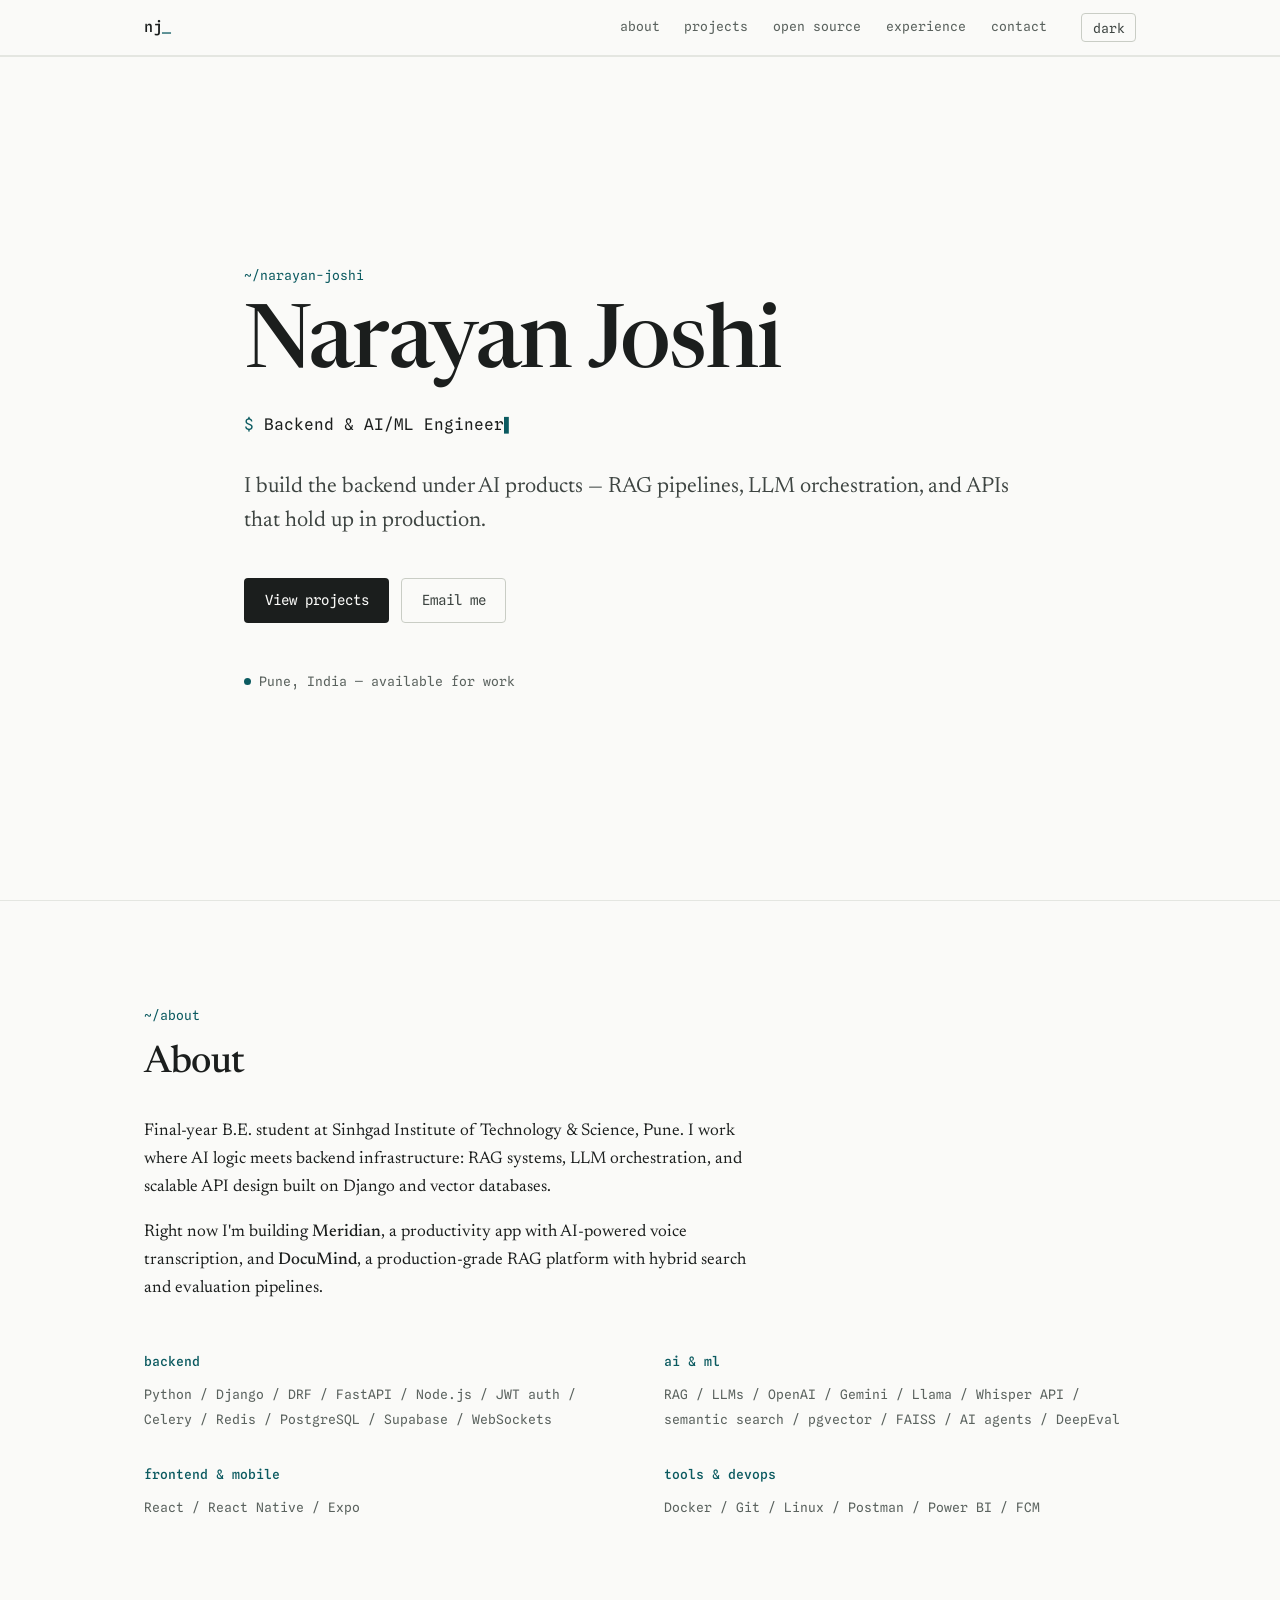
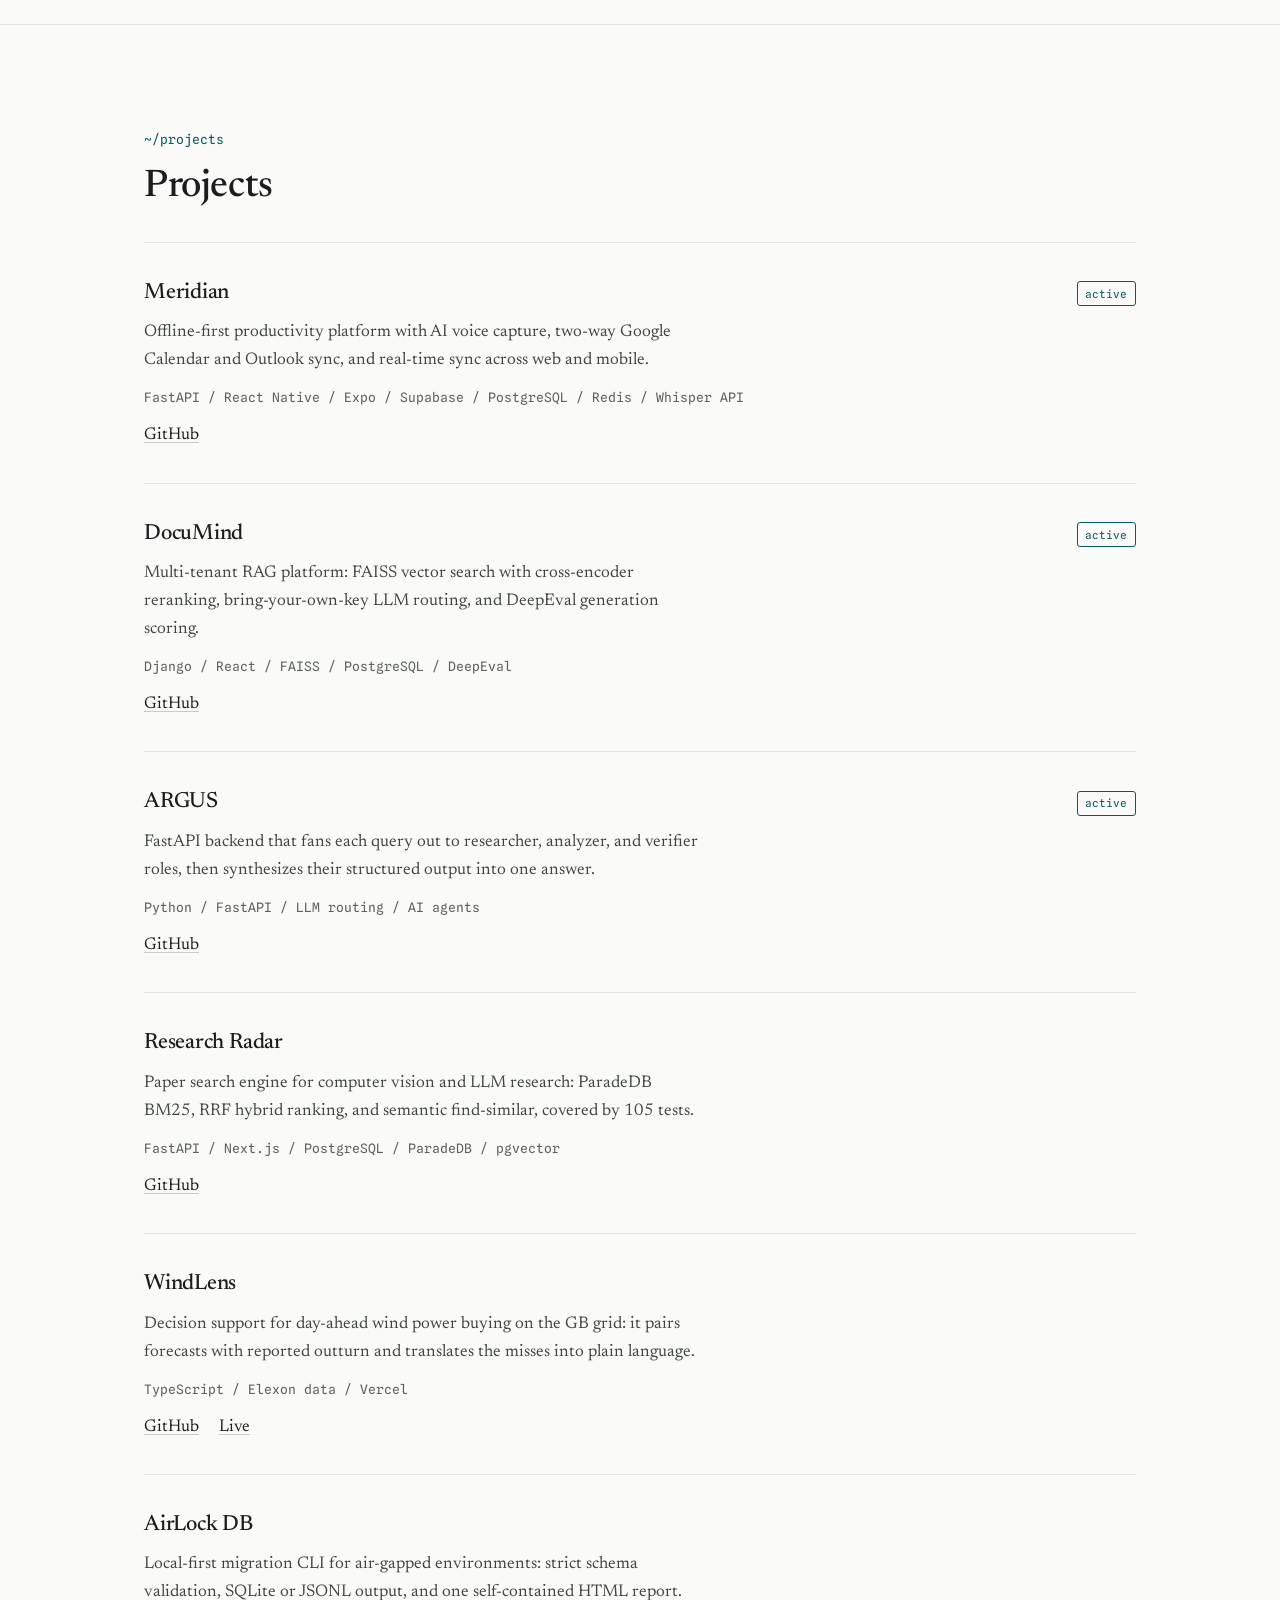
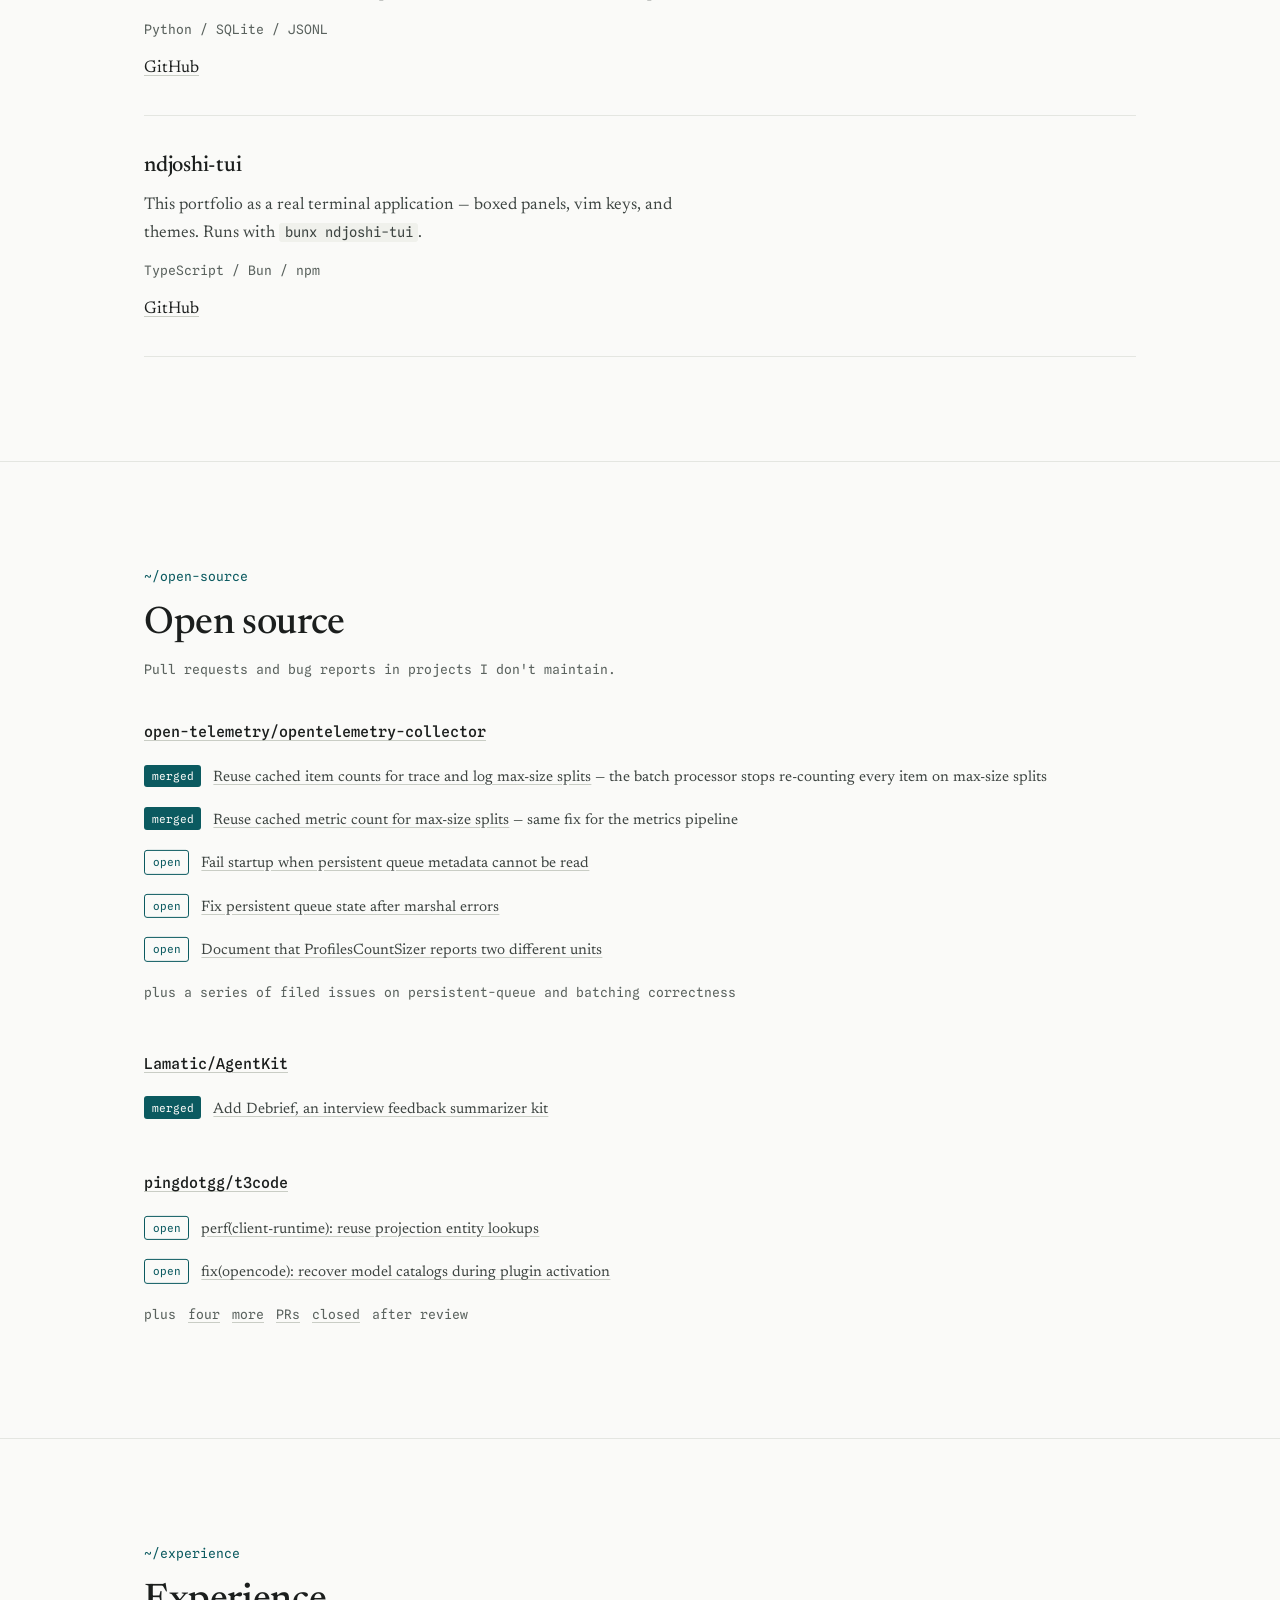
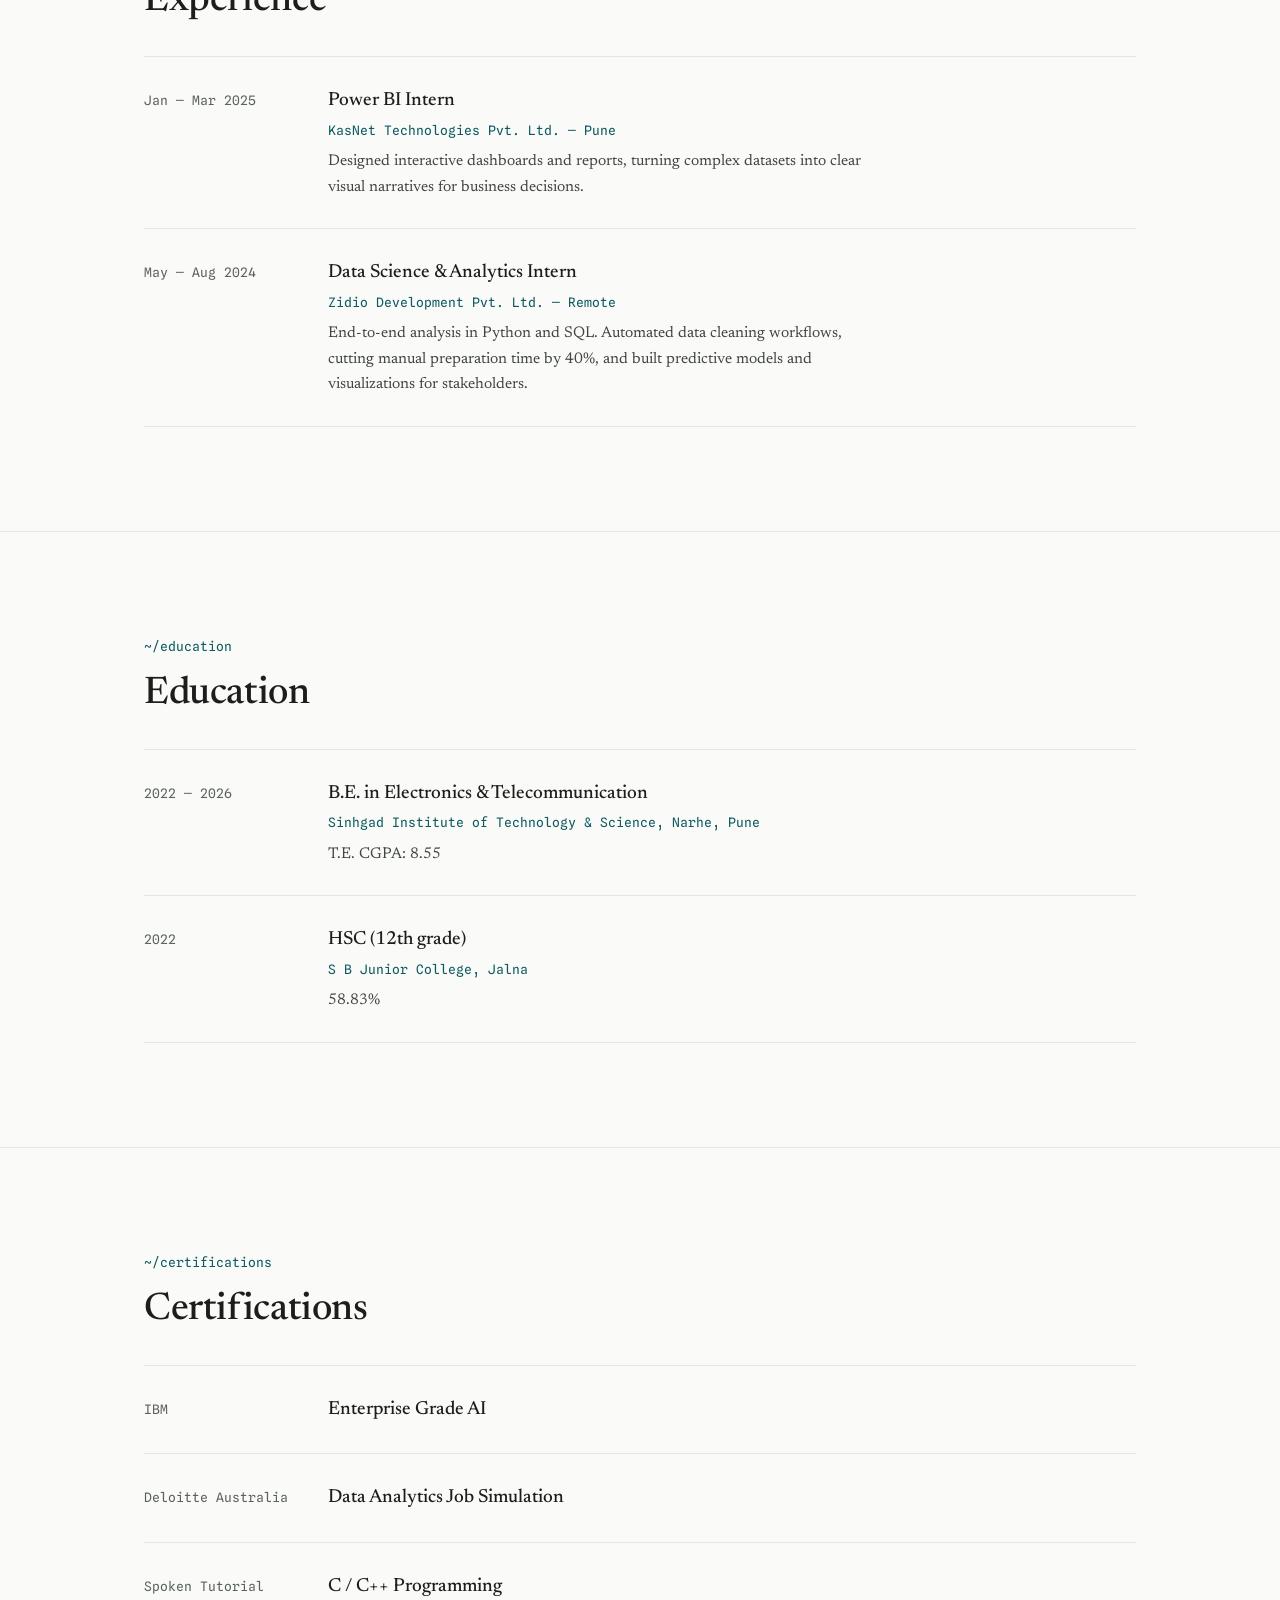
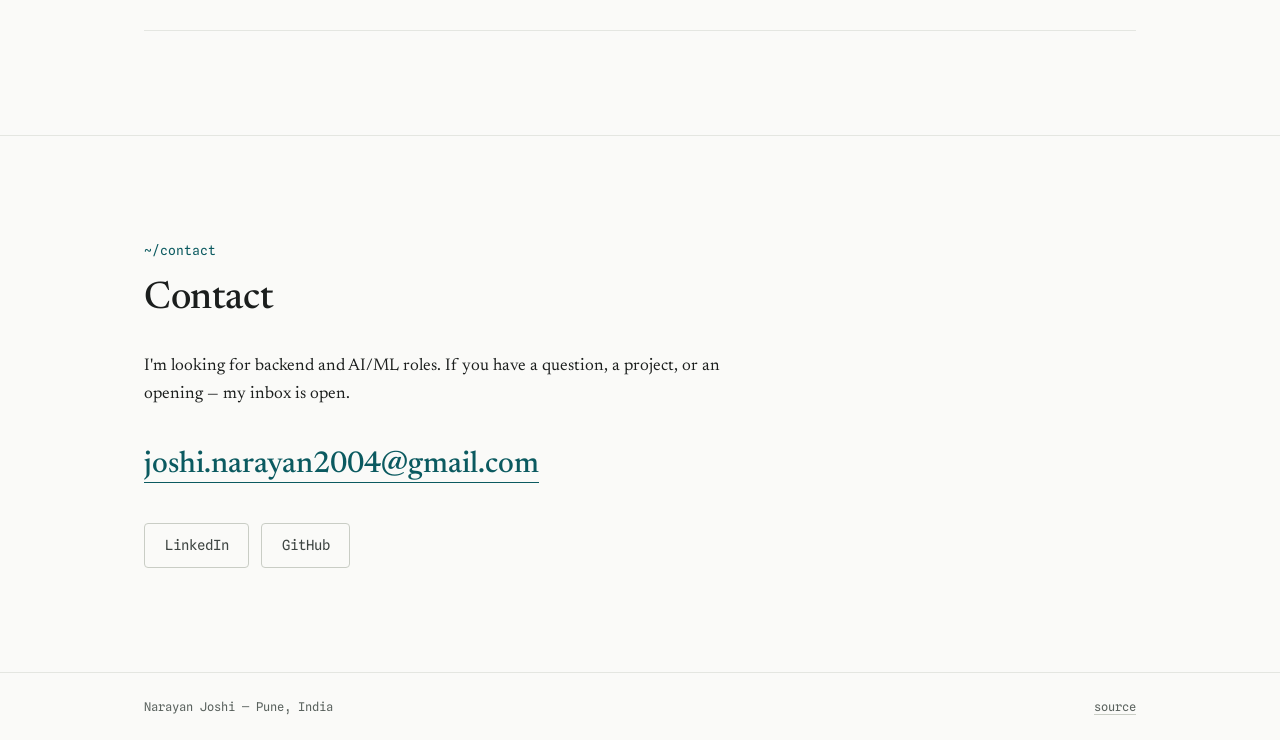
==== commit 3d551132: "Fix no-JS mobile nav overflow and hide inert controls" ====
--- a/index.html
+++ b/index.html
@@ -156,10 +156,7 @@
           reranking, bring-your-own-key LLM routing, and DeepEval generation scoring.
         </p>
         <p class="stack">Django / React / FAISS / PostgreSQL / DeepEval</p>
-        <p class="links">
-          <a href="https://github.com/Narayan201120/rag_web_app">GitHub</a>
-          <a href="https://rag-web-app-delta.vercel.app">Live</a>
-        </p>
+        <p class="links"><a href="https://github.com/Narayan201120/rag_web_app">GitHub</a></p>
       </article>
 
       <article class="project reveal">
--- a/style.css
+++ b/style.css
@@ -484,6 +484,11 @@
 /* --- responsive --- */
 @media (max-width: 45rem) {
   .menu-toggle { display: inline-block; }
+  html:not(.js) .menu-toggle, html:not(.js) .theme-toggle { display: none; }
+  html:not(.js) .site-header { height: auto; }
+  html:not(.js) .header-inner { flex-wrap: wrap; padding-block: 0.5rem; gap: 0.5rem 1rem; }
+  html:not(.js) .site-nav { order: 3; flex-basis: 100%; min-width: 0; }
+  html:not(.js) .site-nav ul { flex-direction: column; align-items: flex-start; }
   html.js .site-nav {
     display: none;
     position: absolute;
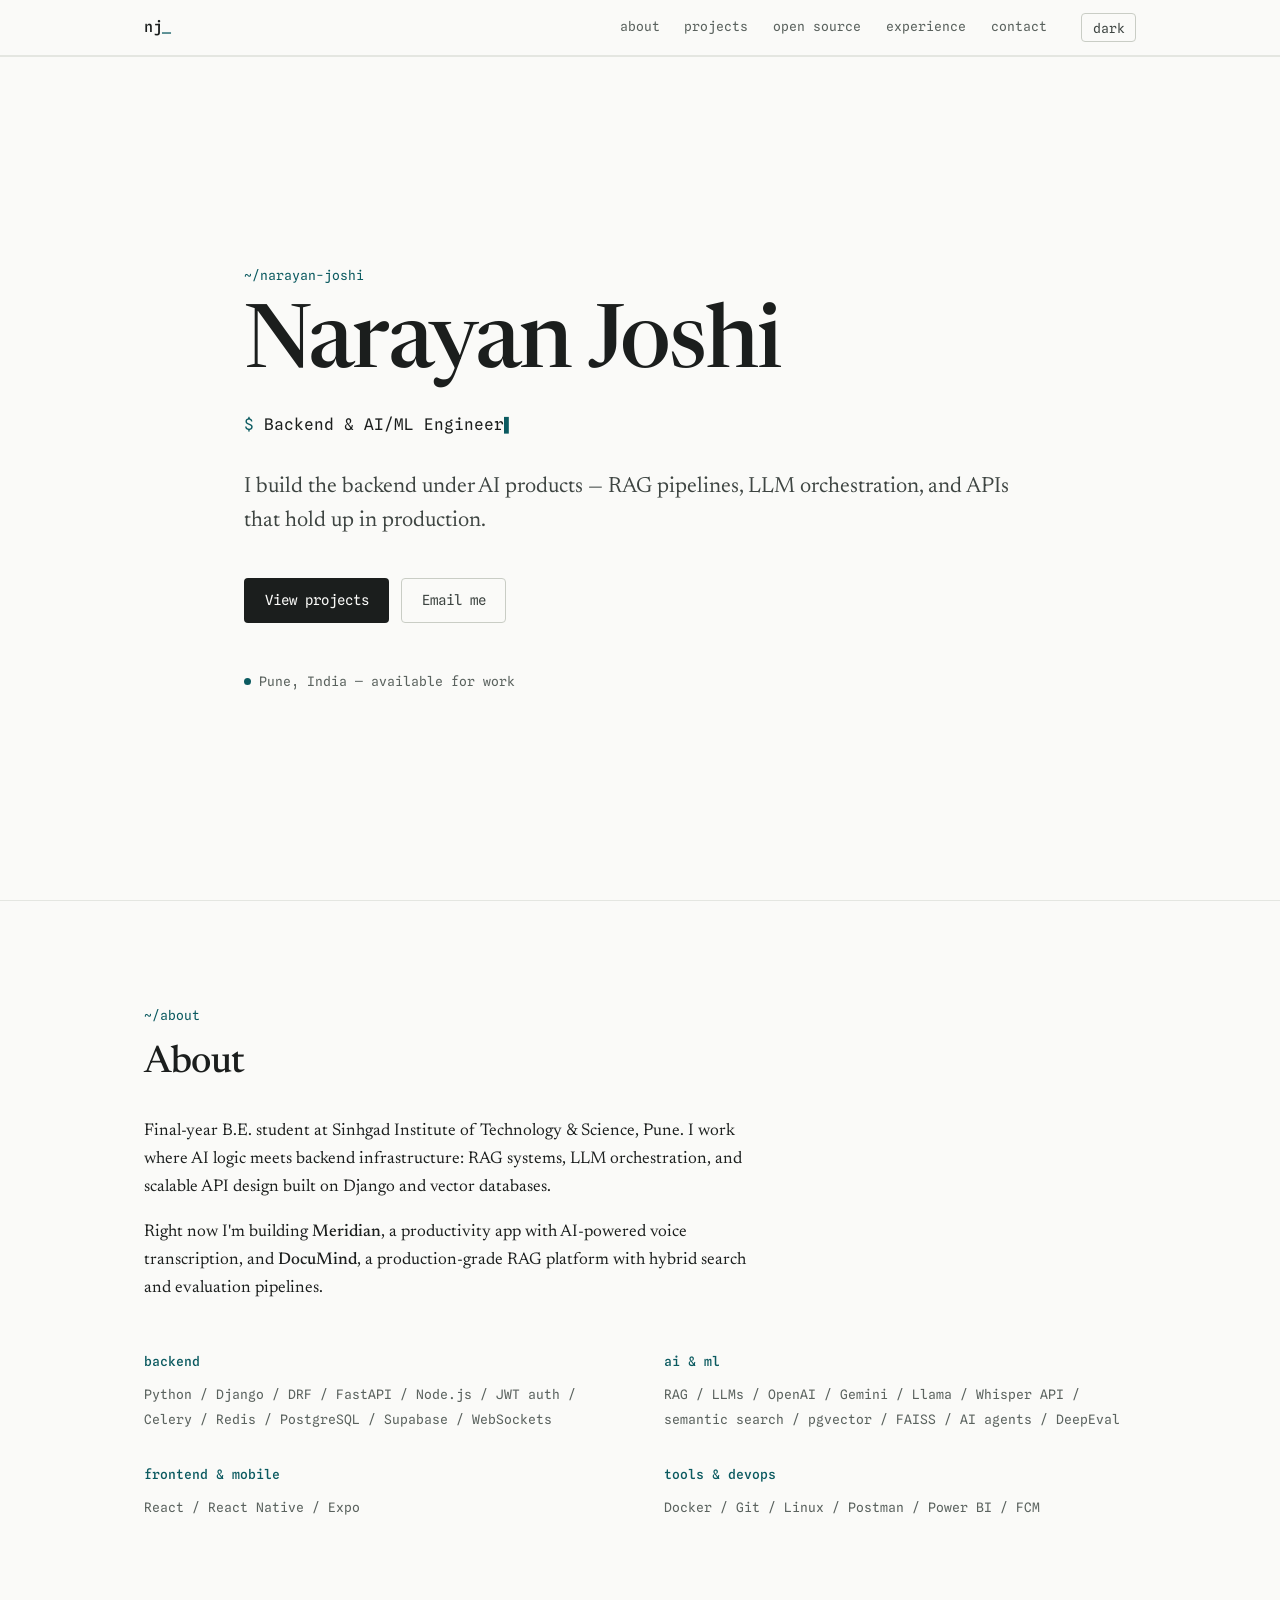
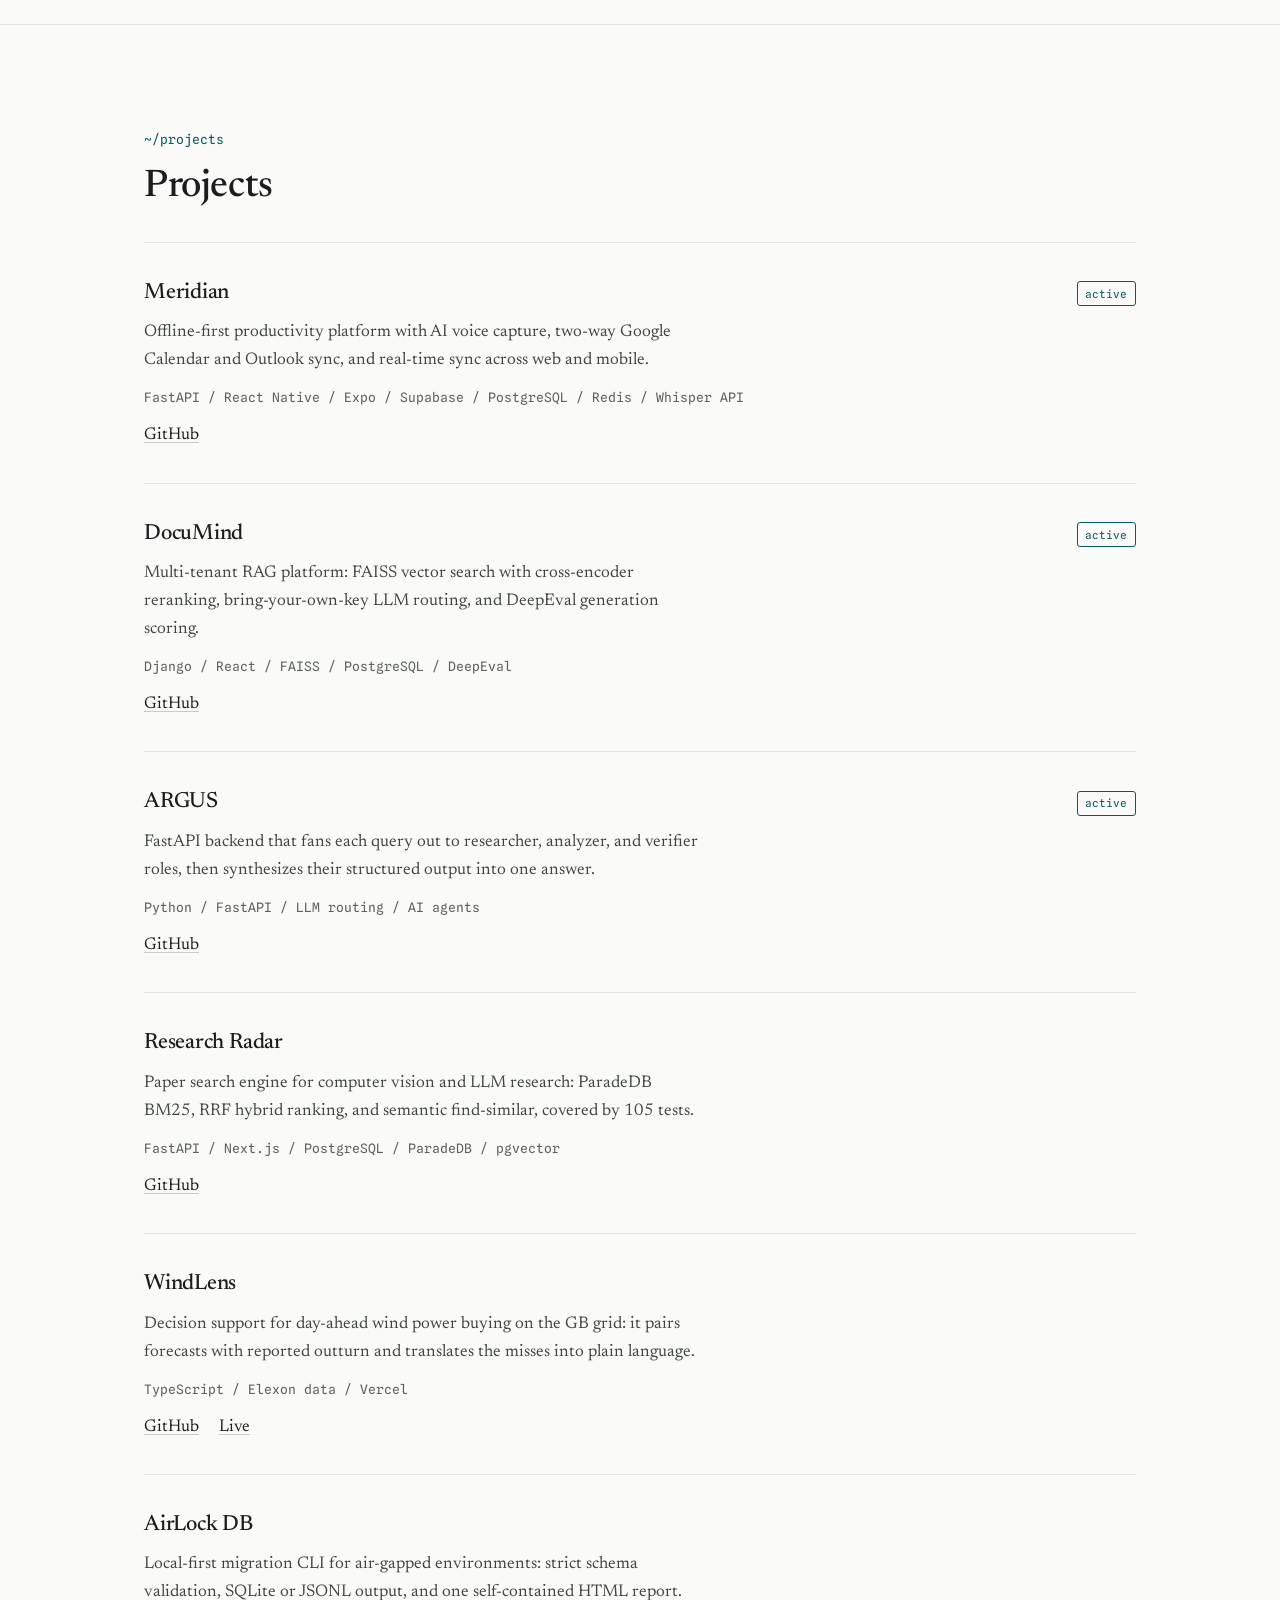
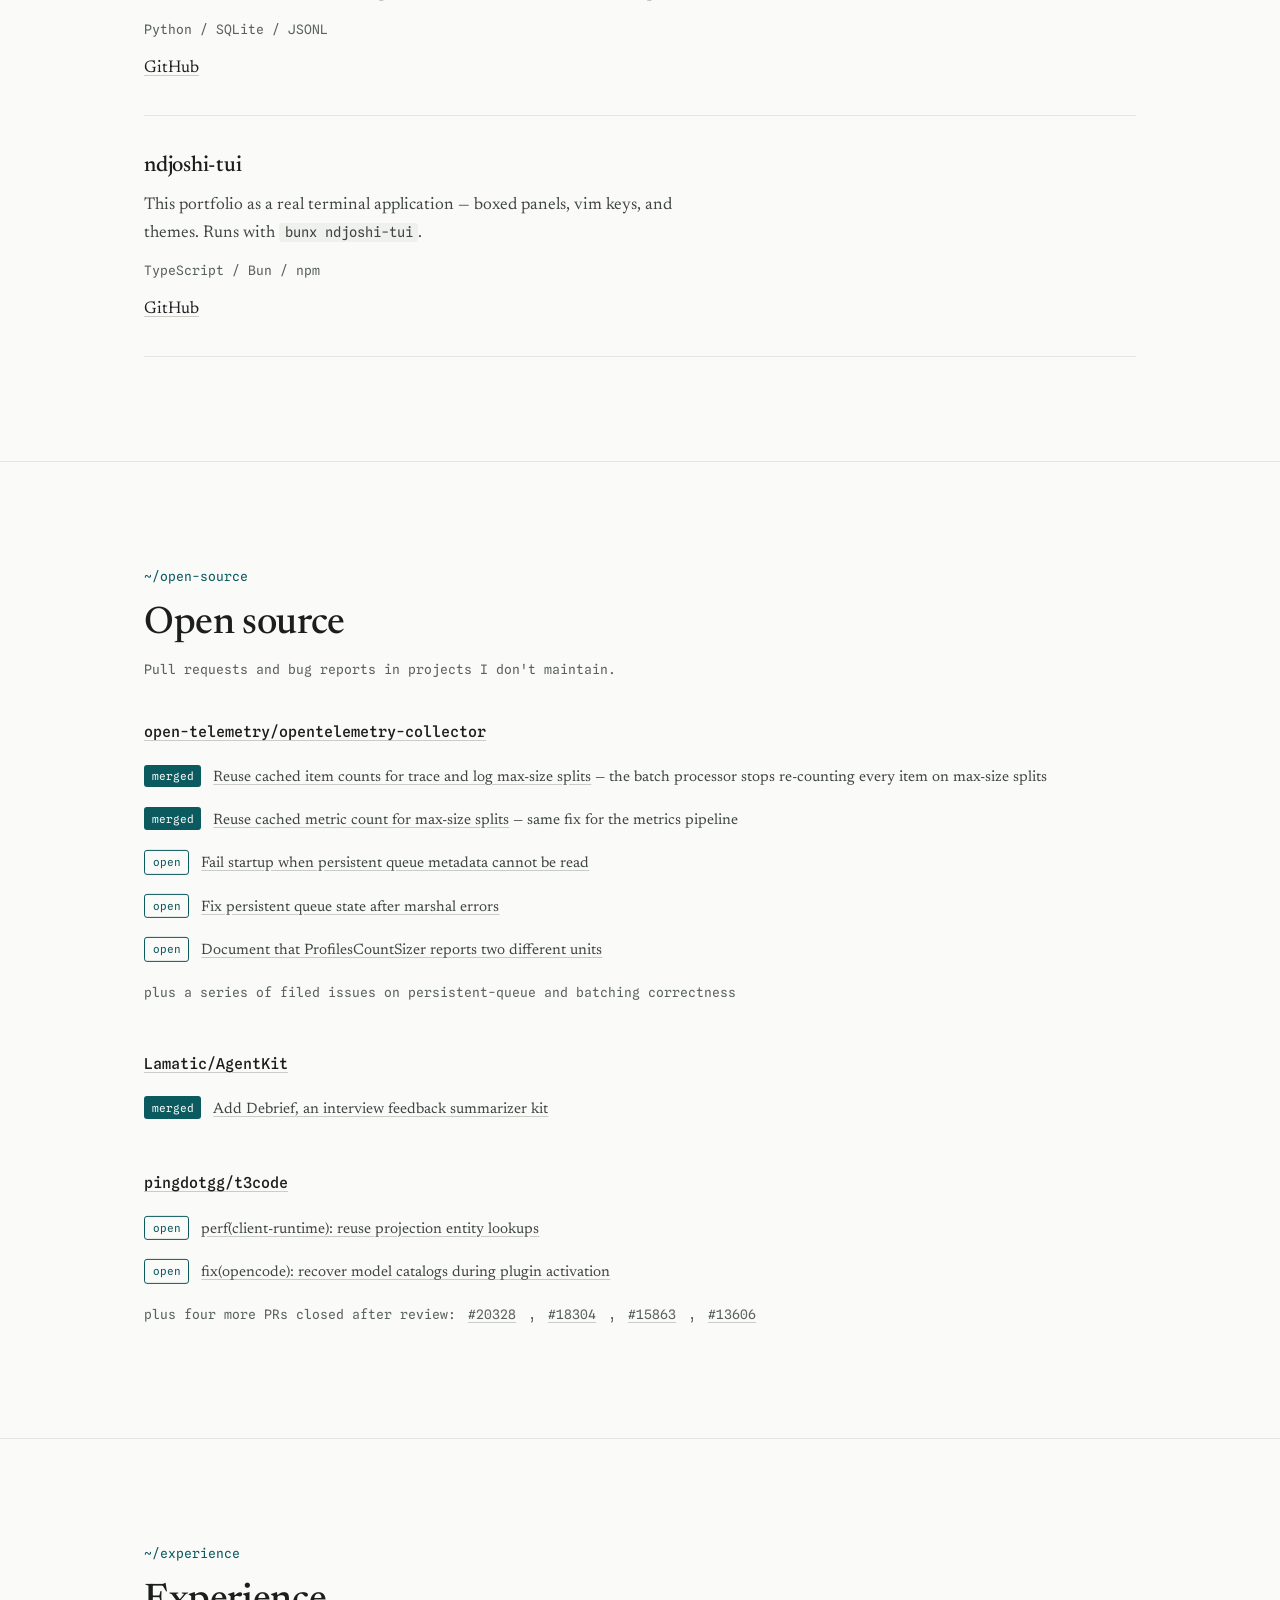
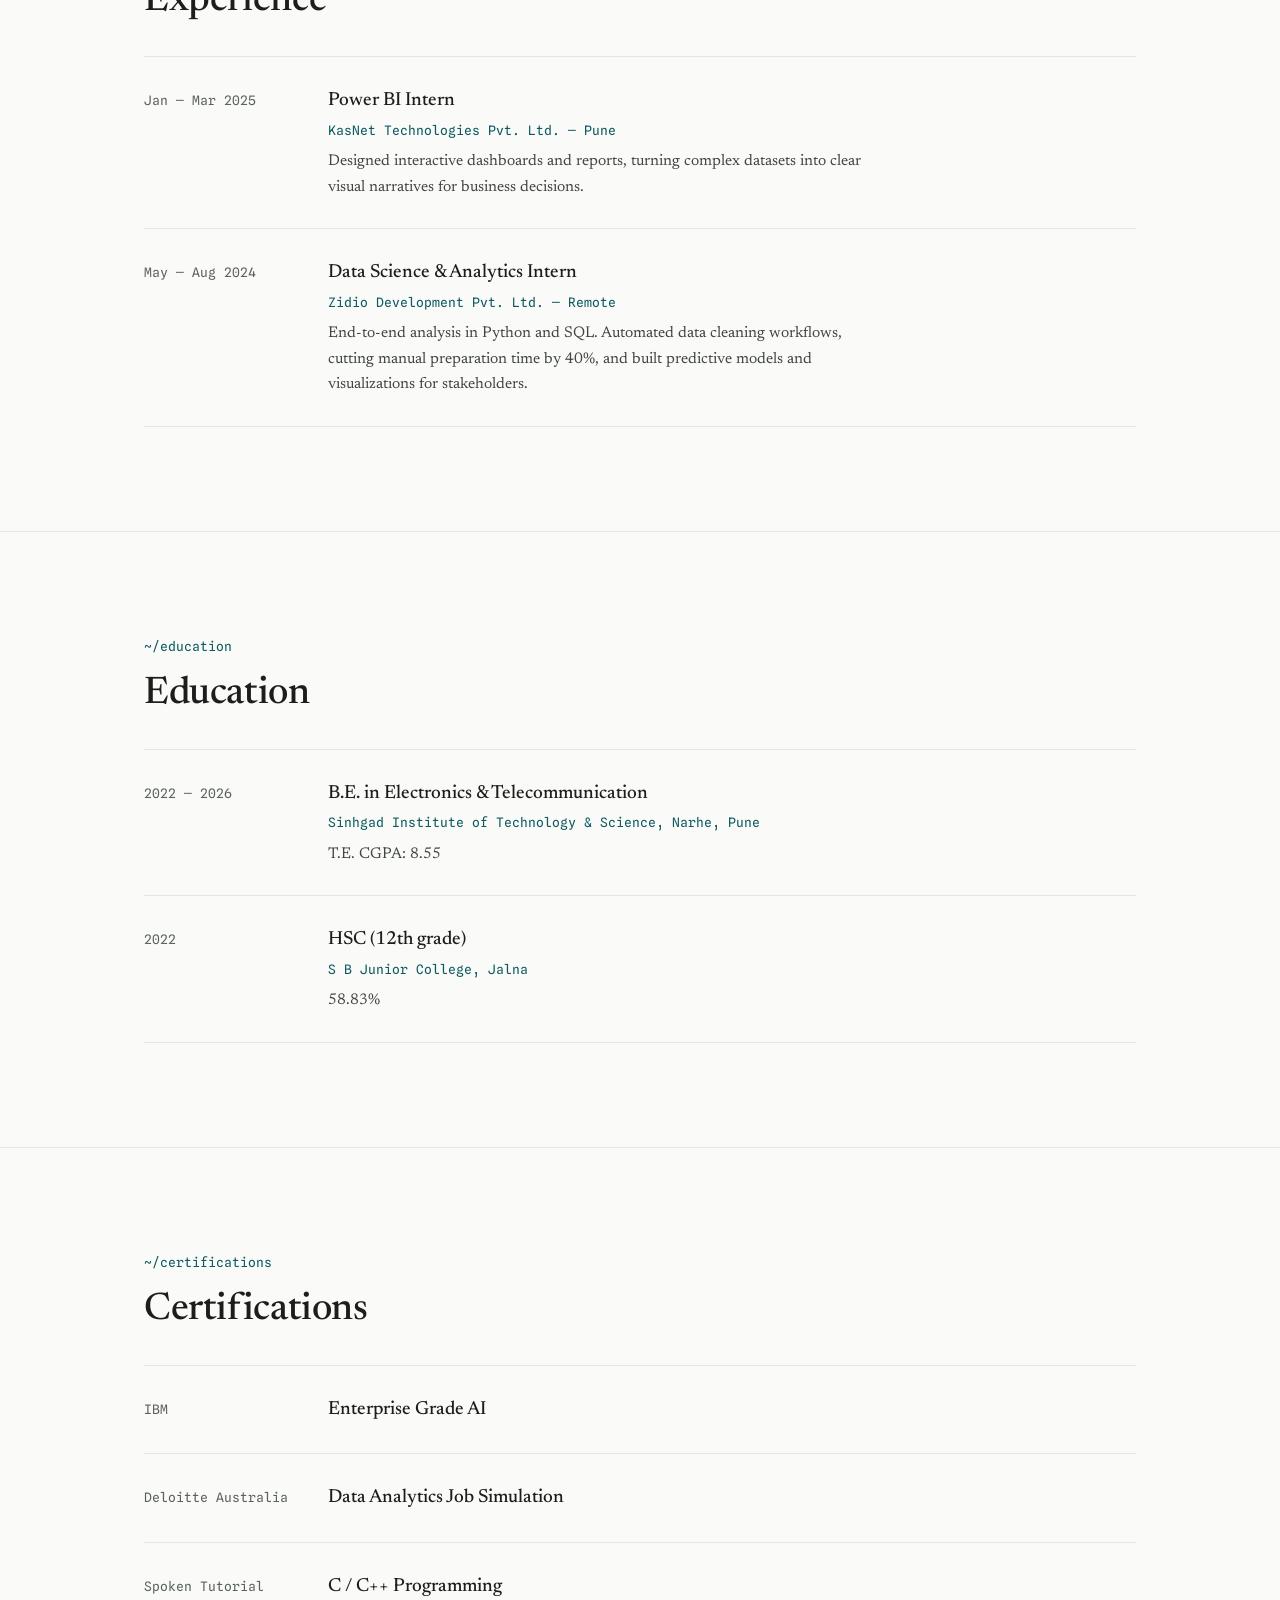
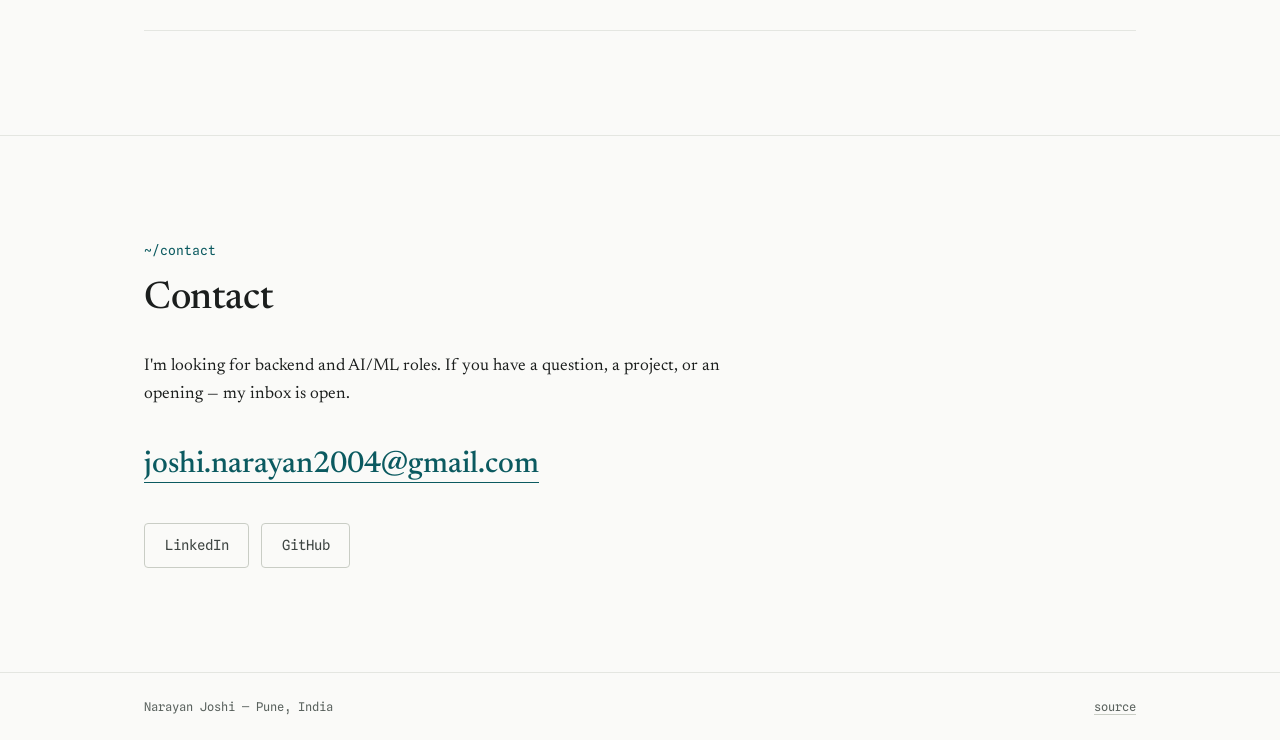
==== commit 55c9befc: "Use descriptive link text for closed t3code PRs" ====
--- a/index.html
+++ b/index.html
@@ -282,7 +282,7 @@
           <span class="badge open">open</span>
           <span class="oss-what"><a href="https://github.com/pingdotgg/t3code/pull/21100">fix(opencode): recover model catalogs during plugin activation</a></span>
         </li>
-        <li class="oss-extra">plus <a href="https://github.com/pingdotgg/t3code/pull/20328">four</a> <a href="https://github.com/pingdotgg/t3code/pull/18304">more</a> <a href="https://github.com/pingdotgg/t3code/pull/15863">PRs</a> <a href="https://github.com/pingdotgg/t3code/pull/13606">closed</a> after review</li>
+        <li class="oss-extra">plus four more PRs closed after review: <a href="https://github.com/pingdotgg/t3code/pull/20328">#20328</a>, <a href="https://github.com/pingdotgg/t3code/pull/18304">#18304</a>, <a href="https://github.com/pingdotgg/t3code/pull/15863">#15863</a>, <a href="https://github.com/pingdotgg/t3code/pull/13606">#13606</a></li>
       </ul>
     </div>
   </div>
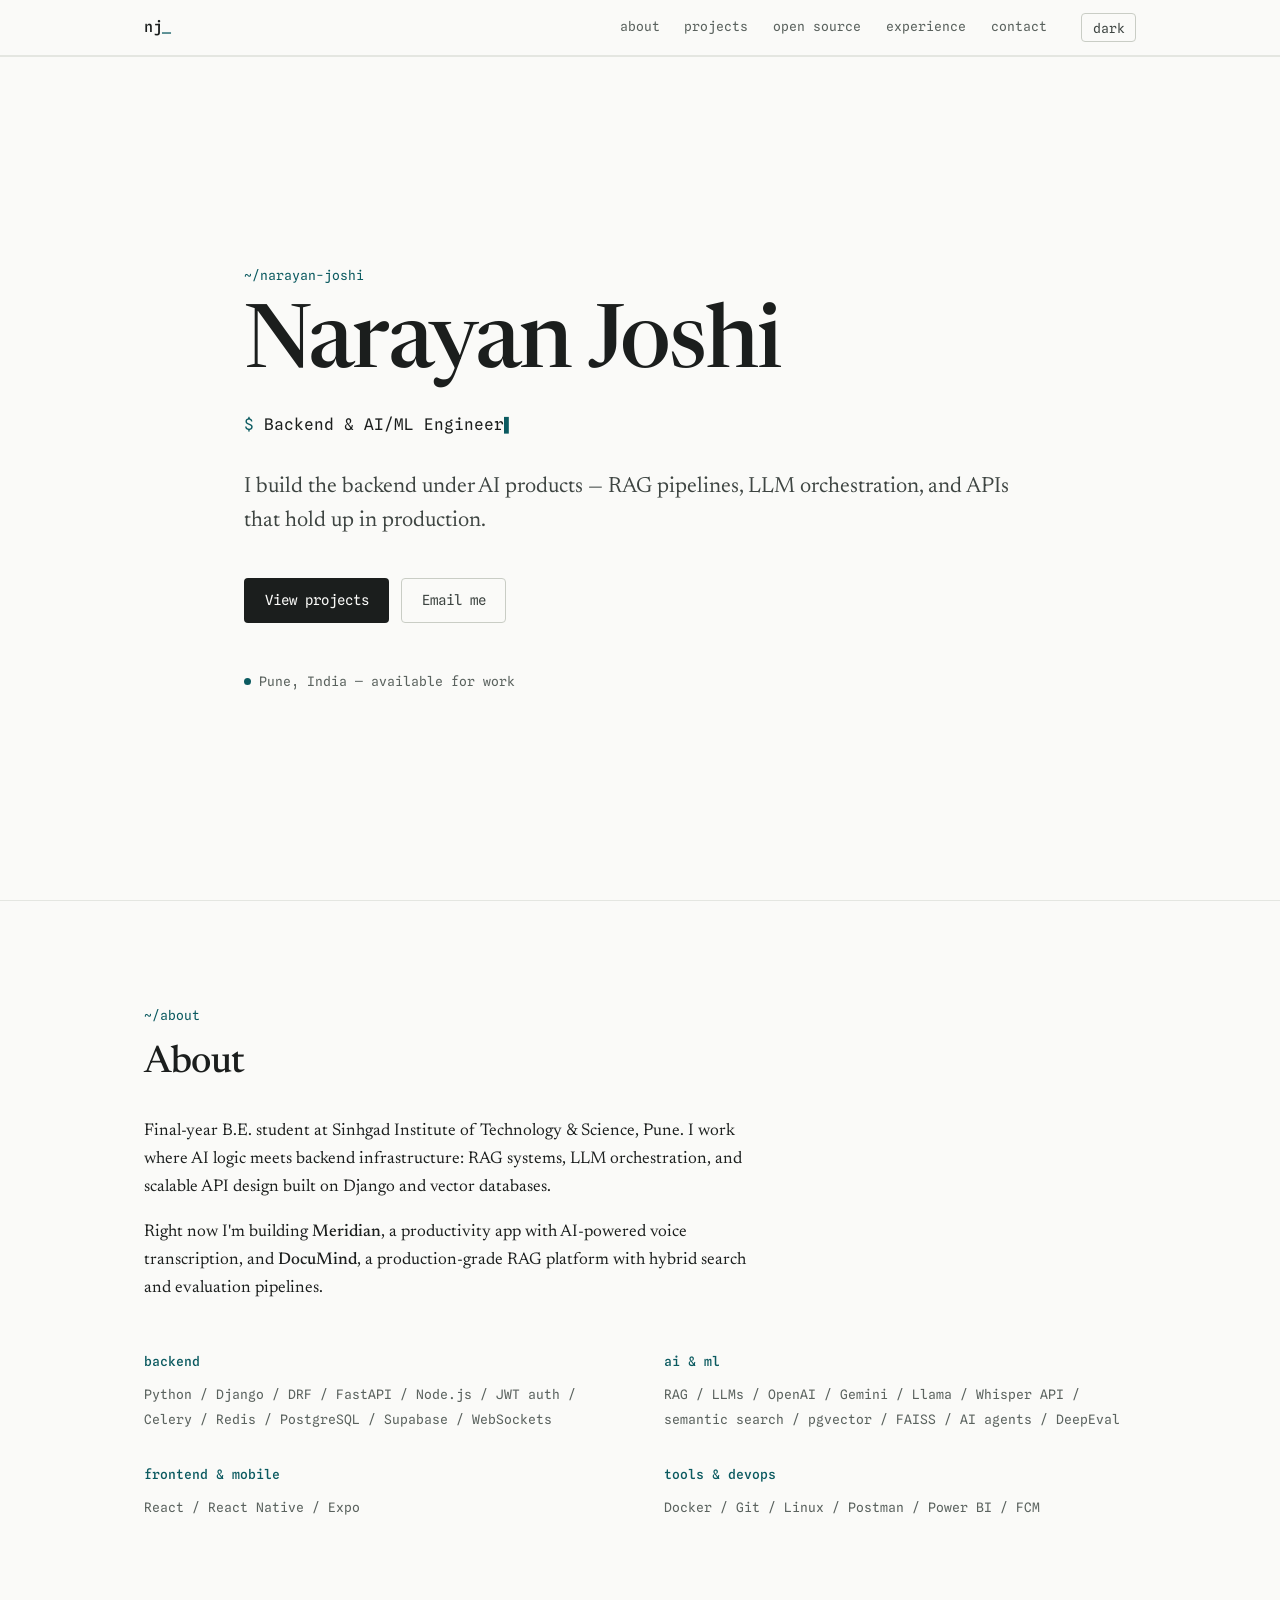
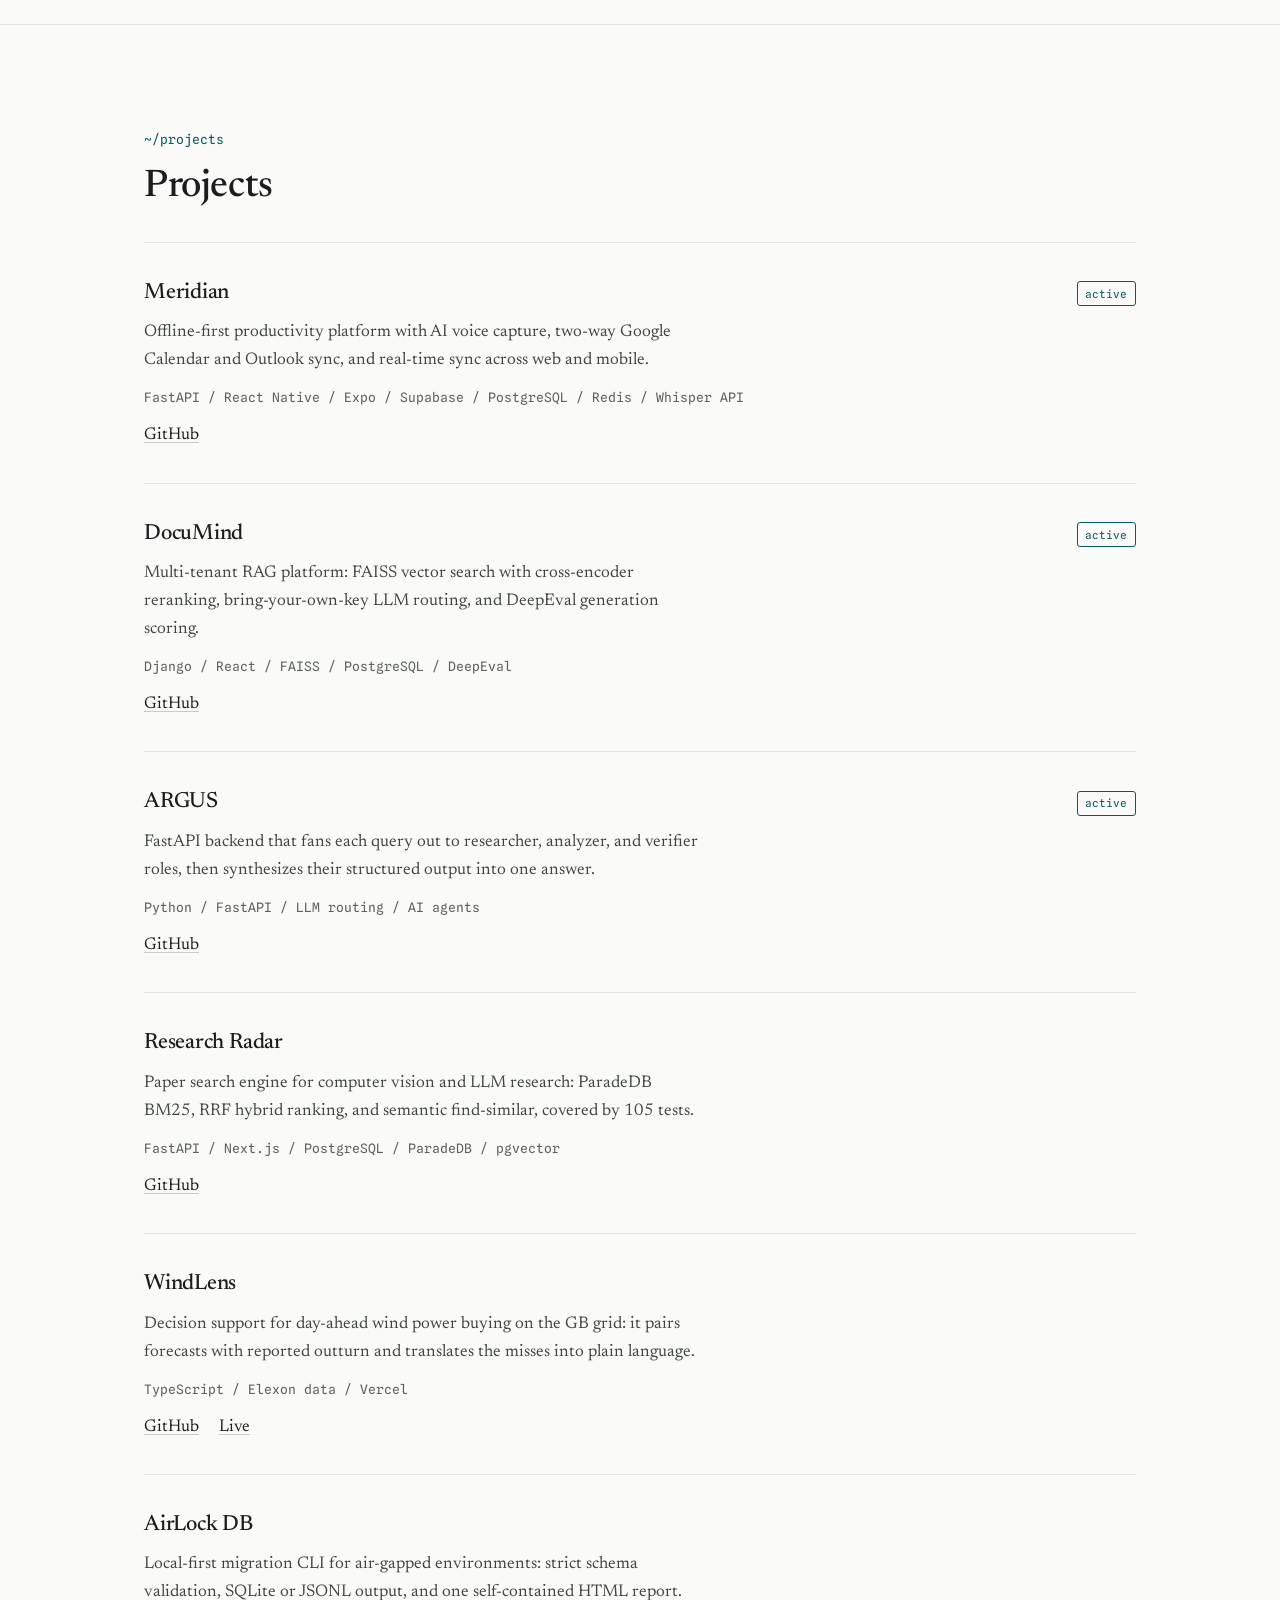
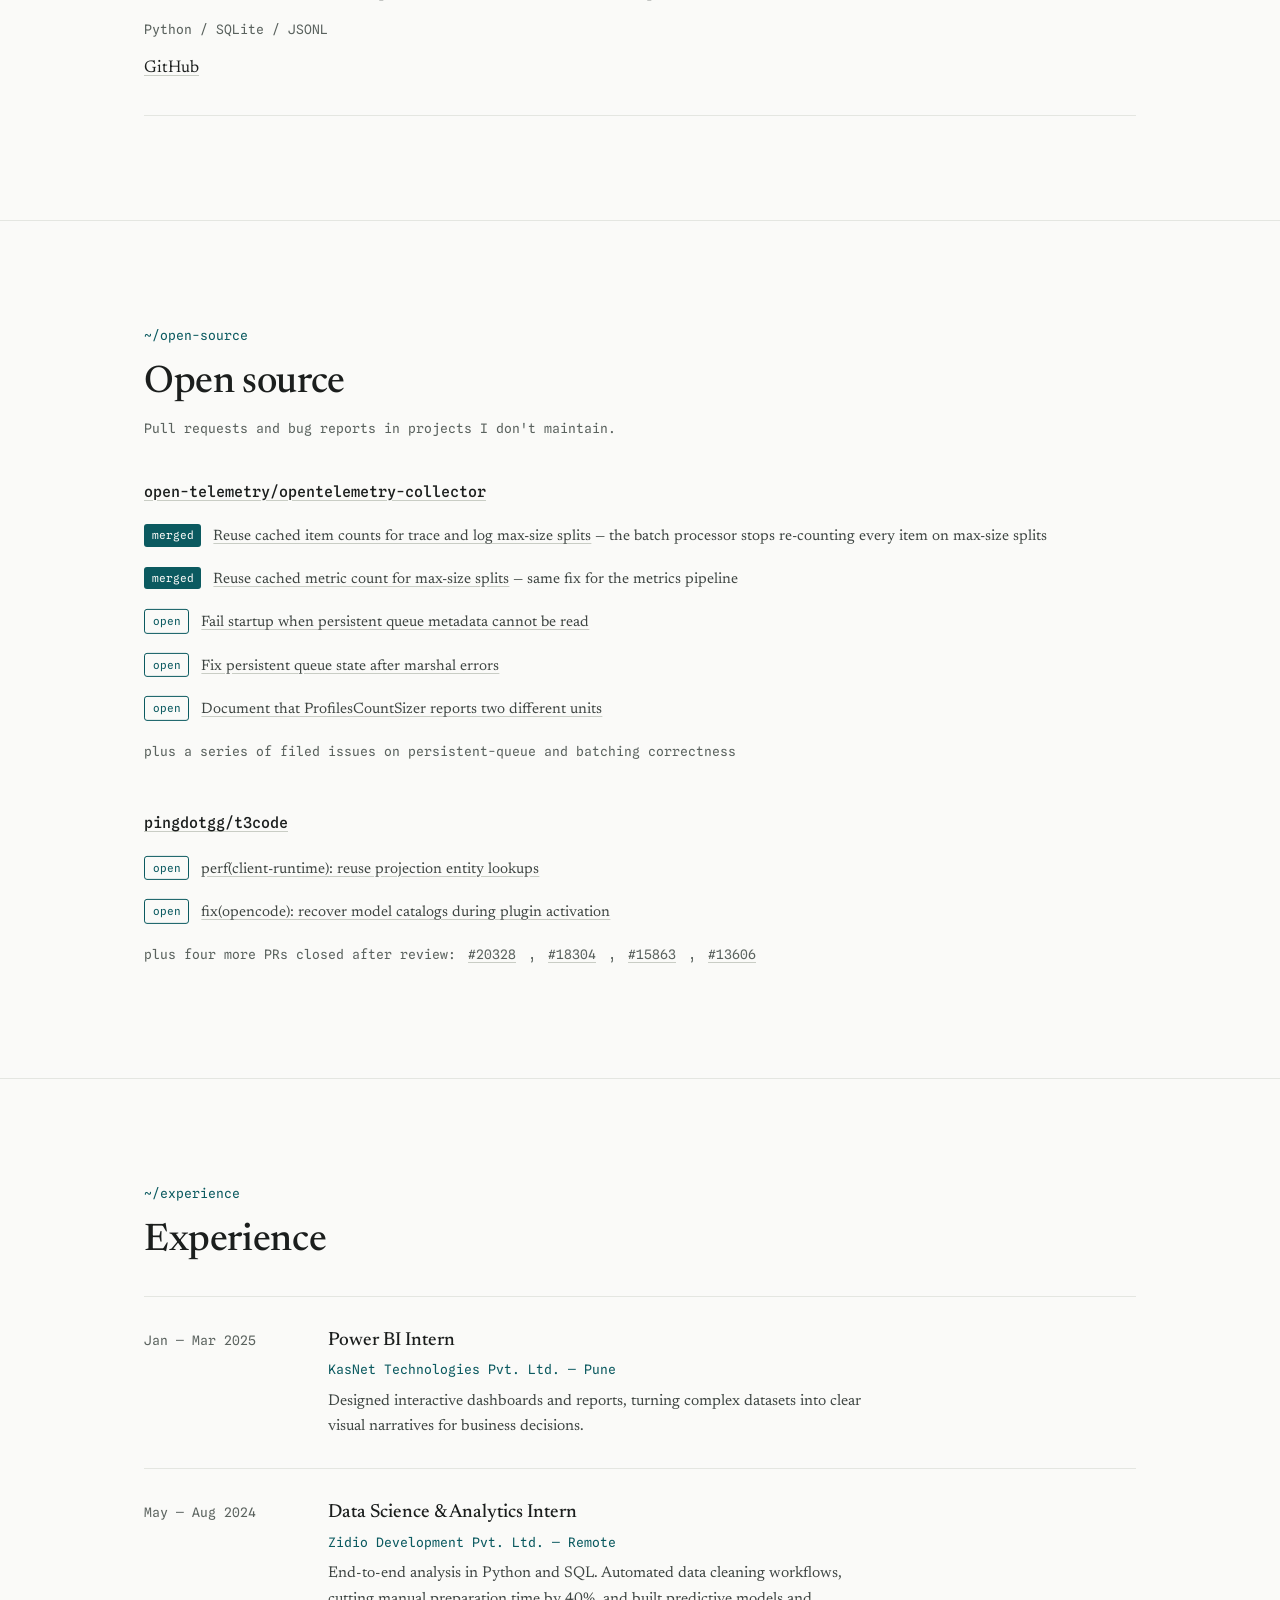
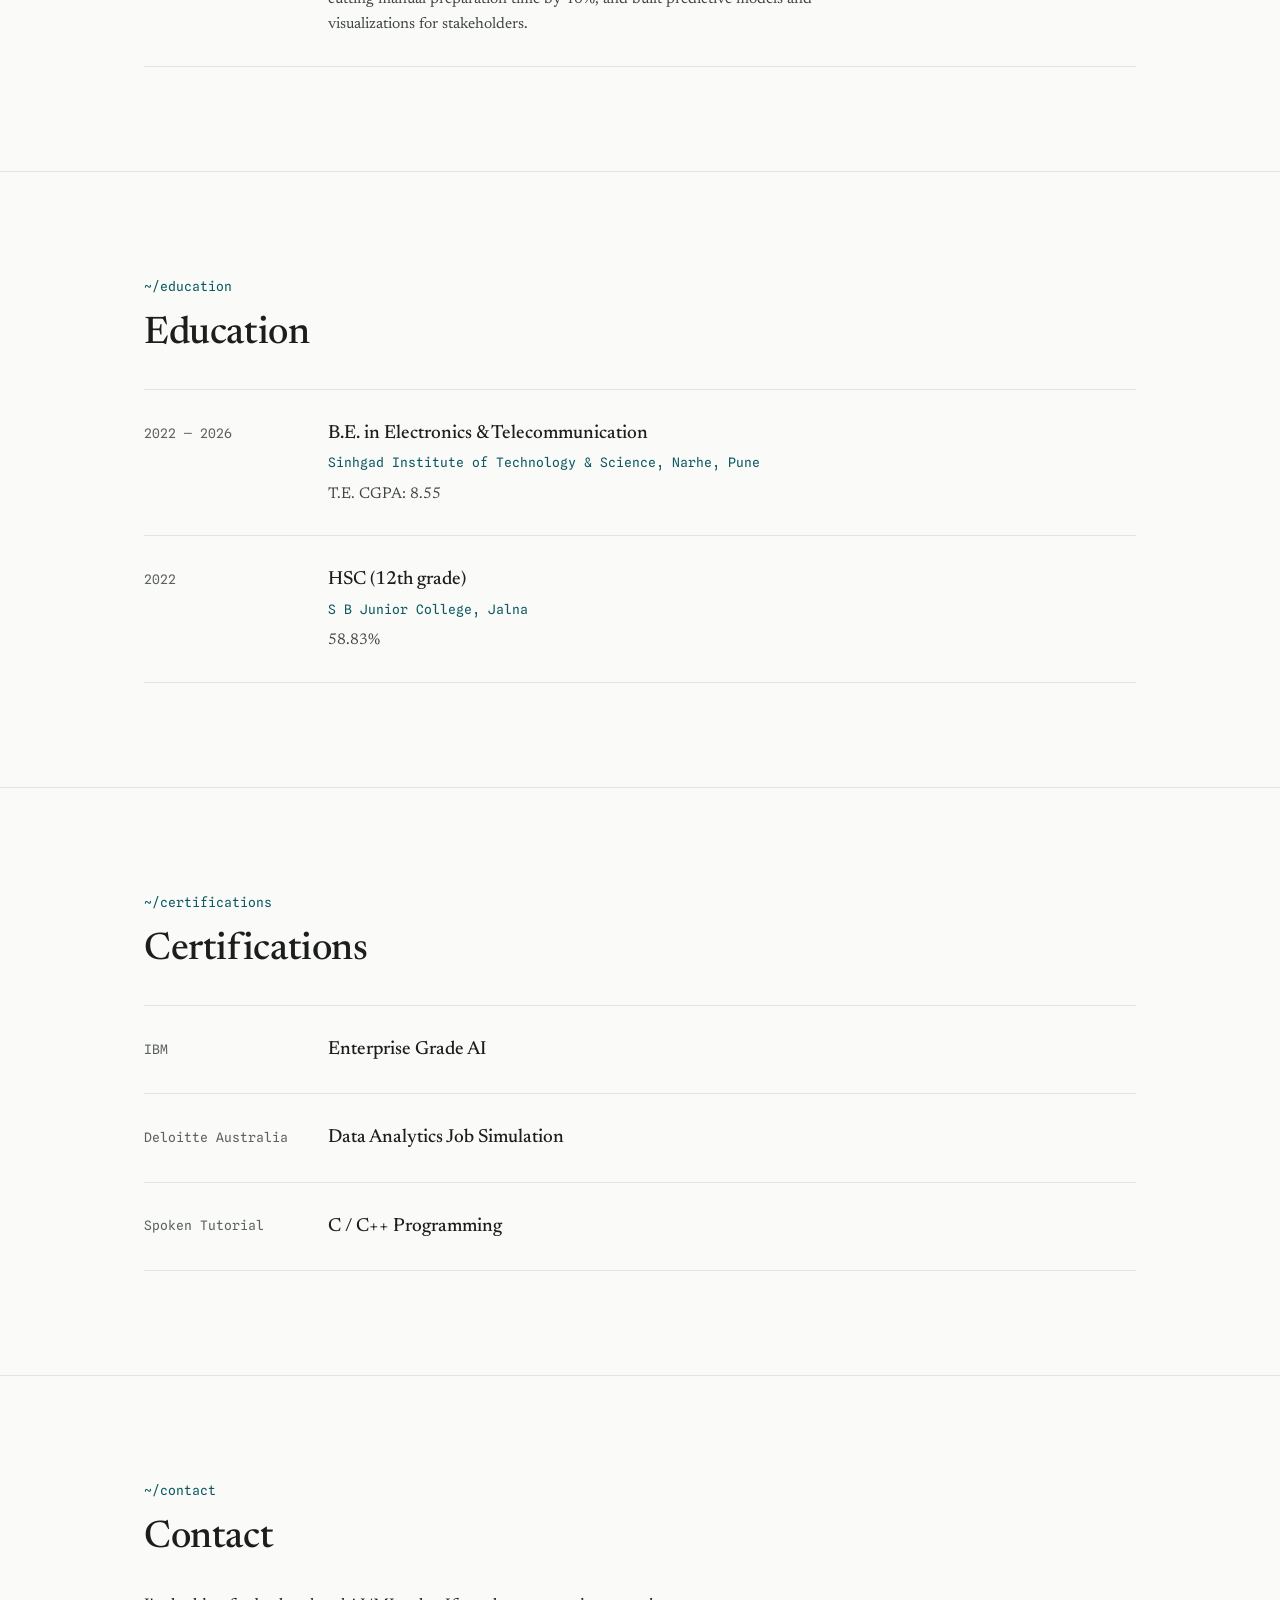
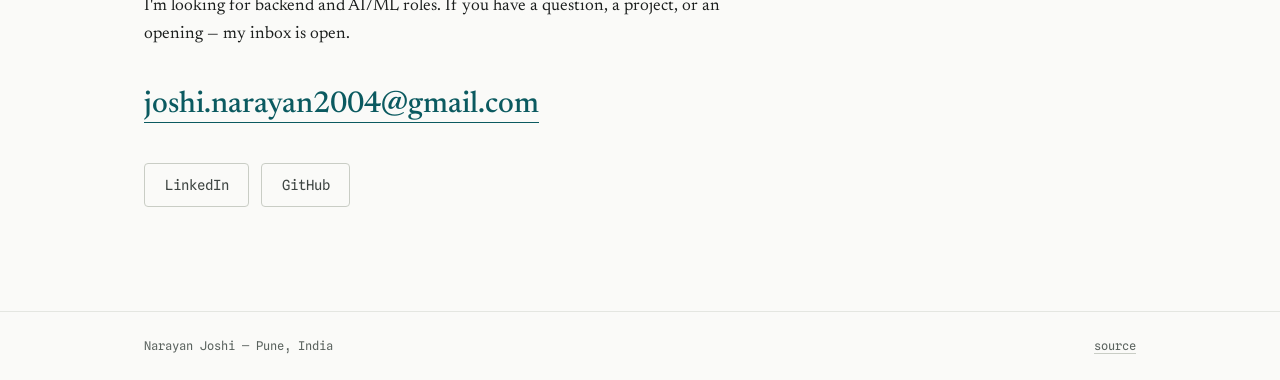
==== commit bd36a130: "Drop ndjoshi-tui card and AgentKit contribution" ====
--- a/index.html
+++ b/index.html
@@ -211,18 +211,6 @@
         <p class="links"><a href="https://github.com/Narayan201120/airlock-db">GitHub</a></p>
       </article>
 
-      <article class="project reveal">
-        <div class="project-head">
-          <h3>ndjoshi-tui</h3>
-        </div>
-        <p class="project-desc">
-          This portfolio as a real terminal application — boxed panels, vim keys,
-          and themes. Runs with <code>bunx ndjoshi-tui</code>.
-        </p>
-        <p class="stack">TypeScript / Bun / npm</p>
-        <p class="links"><a href="https://github.com/Narayan201120/ndjoshi_tui">GitHub</a></p>
-      </article>
-
     </div>
   </div>
 </section>
@@ -258,16 +246,6 @@
           <span class="oss-what"><a href="https://github.com/open-telemetry/opentelemetry-collector/pull/16071">Document that ProfilesCountSizer reports two different units</a></span>
         </li>
         <li class="oss-extra">plus a series of filed issues on persistent-queue and batching correctness</li>
-      </ul>
-    </div>
-
-    <div class="oss-group reveal">
-      <h3 class="oss-repo"><a href="https://github.com/Lamatic/AgentKit">Lamatic/AgentKit</a></h3>
-      <ul class="oss-list">
-        <li>
-          <span class="badge merged">merged</span>
-          <span class="oss-what"><a href="https://github.com/Lamatic/AgentKit/pull/385">Add Debrief, an interview feedback summarizer kit</a></span>
-        </li>
       </ul>
     </div>
 
--- a/style.css
+++ b/style.css
@@ -316,11 +316,22 @@
 /* --- projects --- */
 .project-list { border-bottom: 1px solid var(--line); }
 .project {
+  position: relative;
   border-top: 1px solid var(--line);
   padding-block: 2rem;
-  transition: background 0.25s ease;
-}
-.project:hover { background: var(--wash); }
+}
+/* soft rounded hover slab, wider than the text column and clear of the hairlines */
+.project::before {
+  content: '';
+  position: absolute;
+  inset: 0.75rem -1rem;
+  border-radius: 6px;
+  background: var(--wash);
+  opacity: 0;
+  transition: opacity 0.25s ease;
+  z-index: -1;
+}
+.project:hover::before { opacity: 1; }
 .project-head {
   display: flex;
   align-items: baseline;
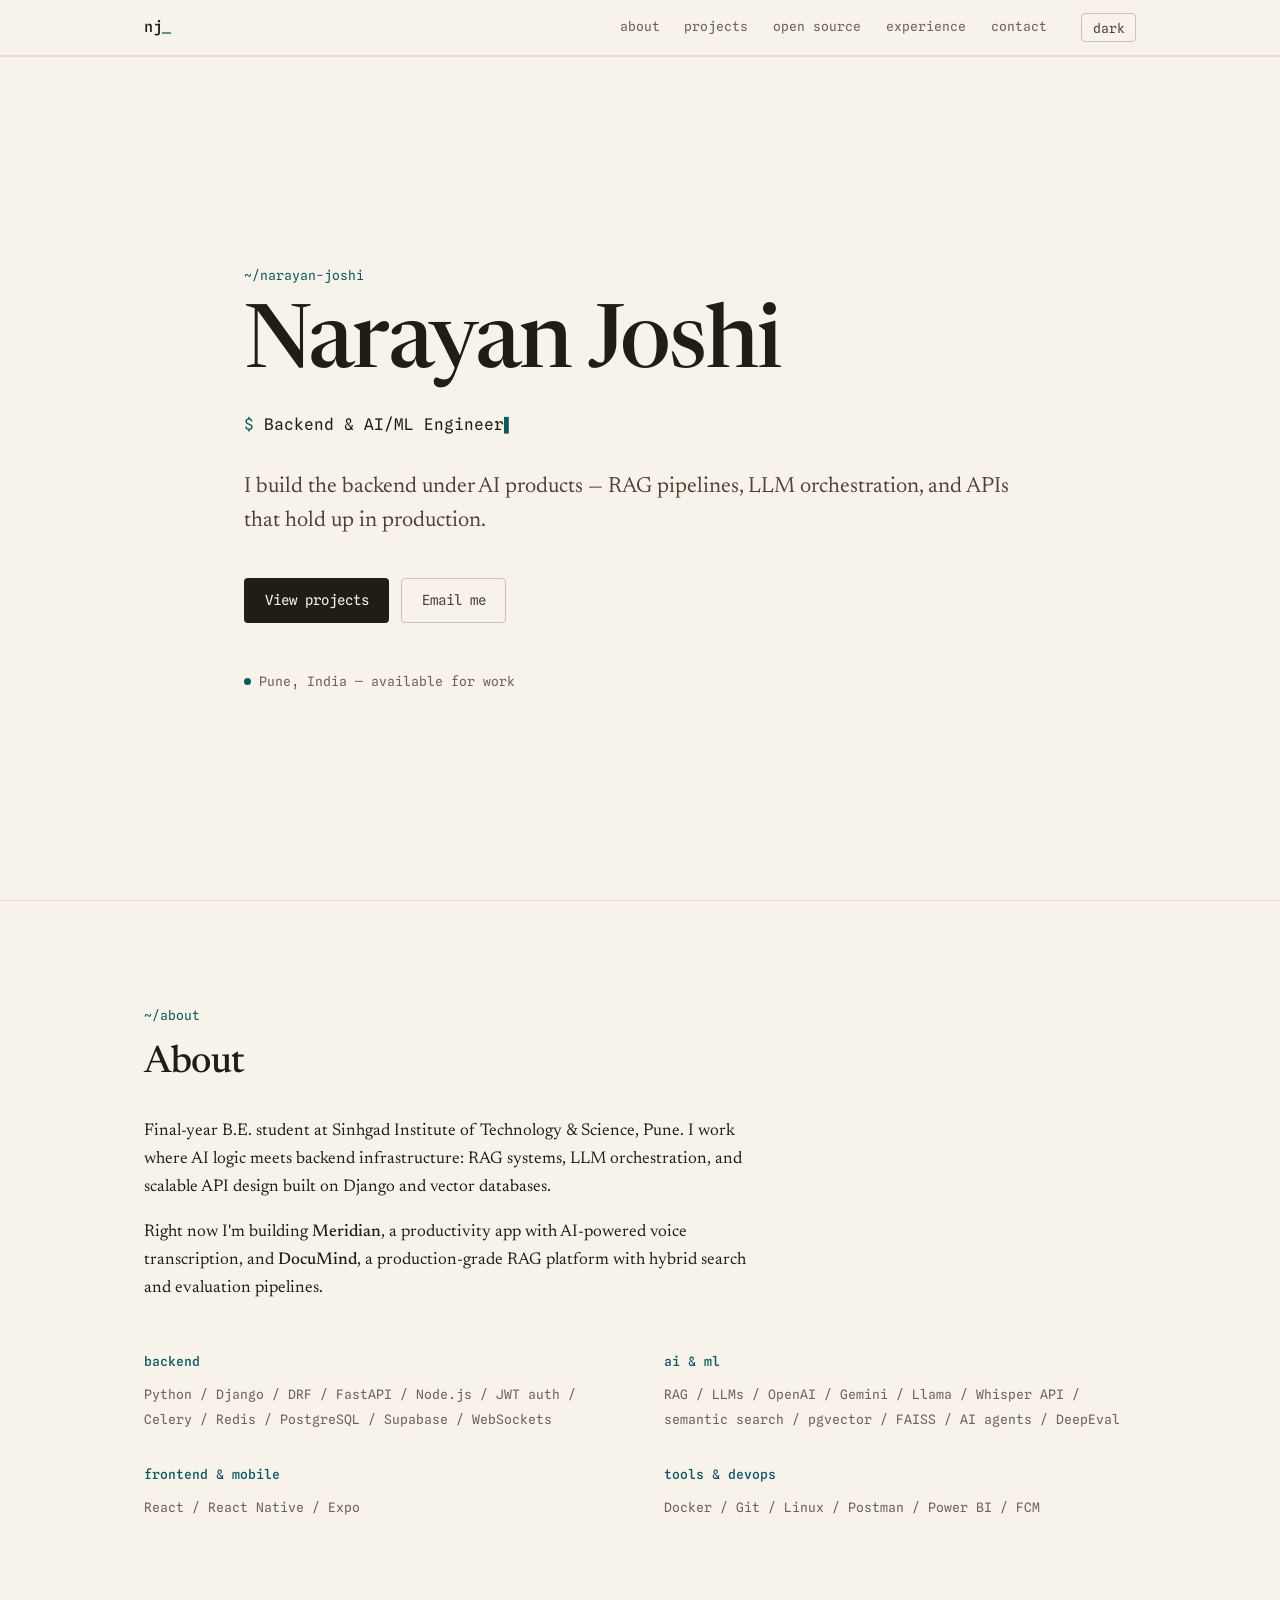
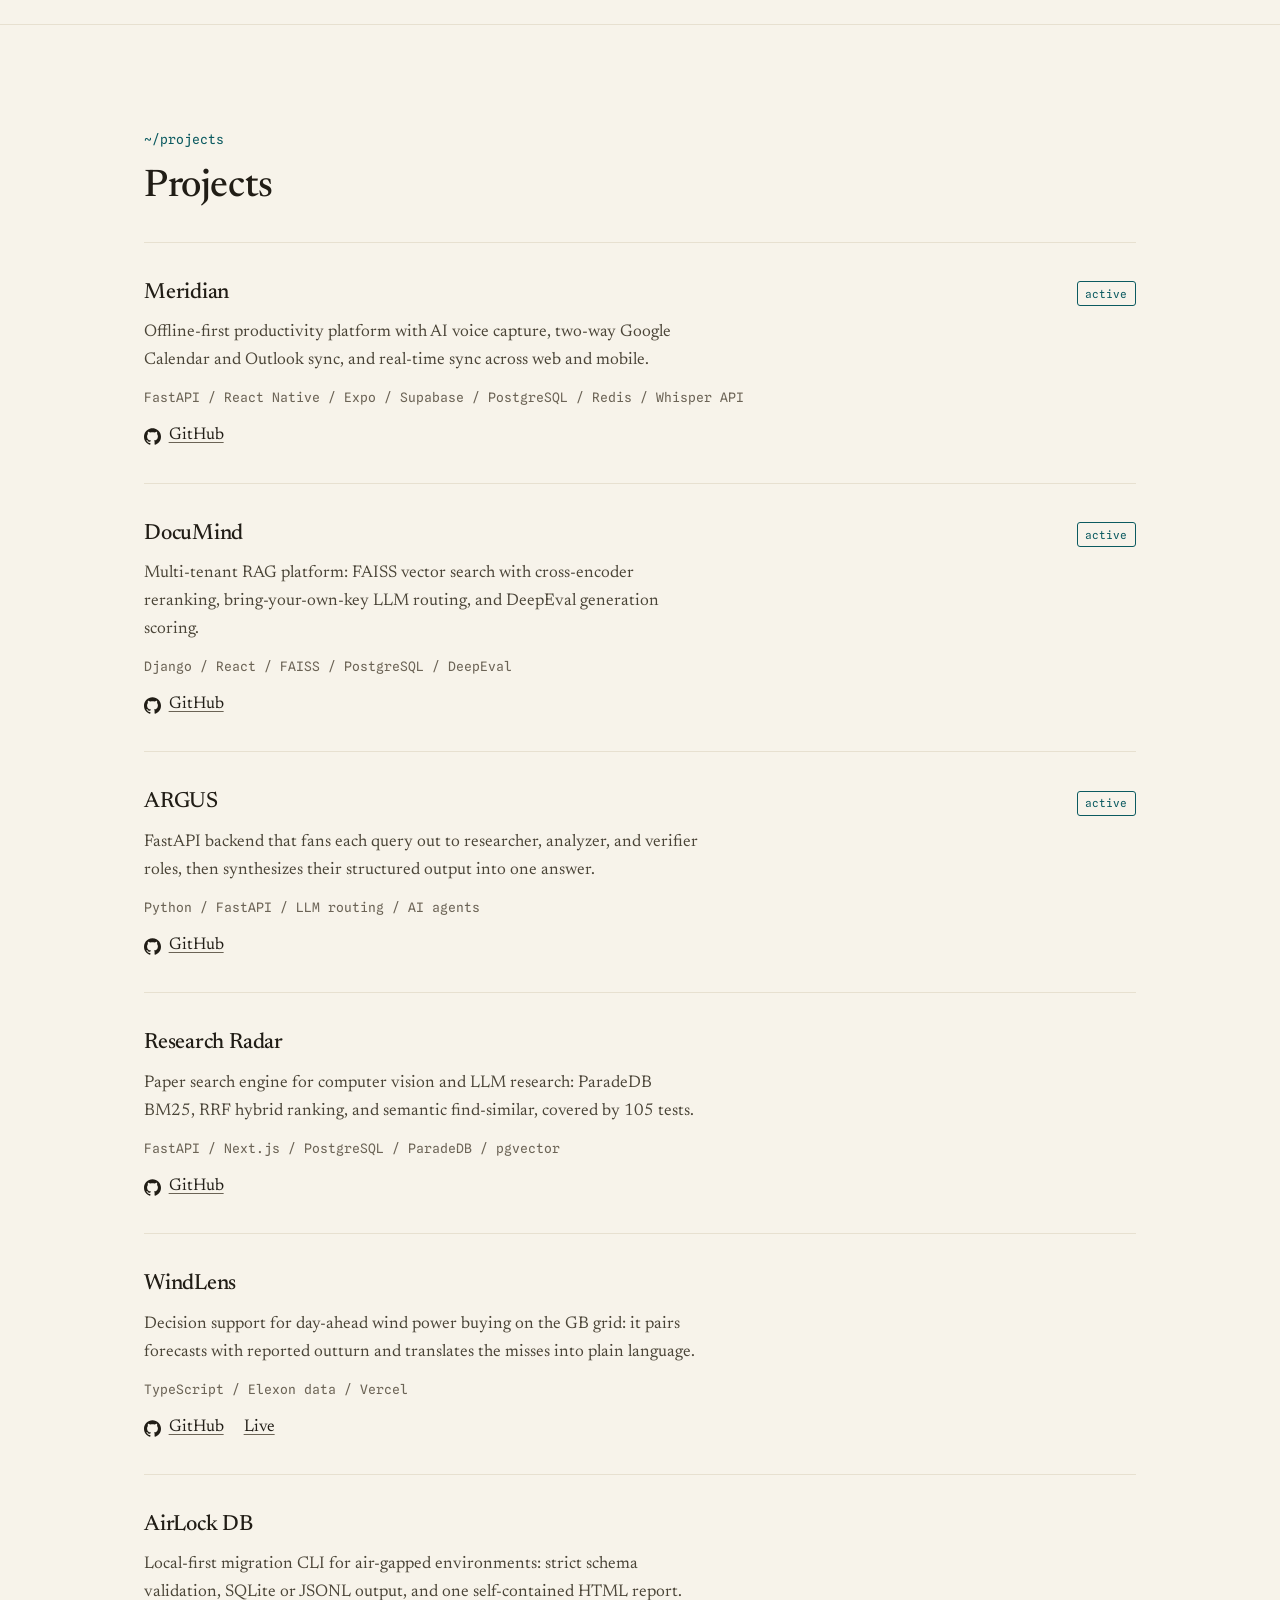
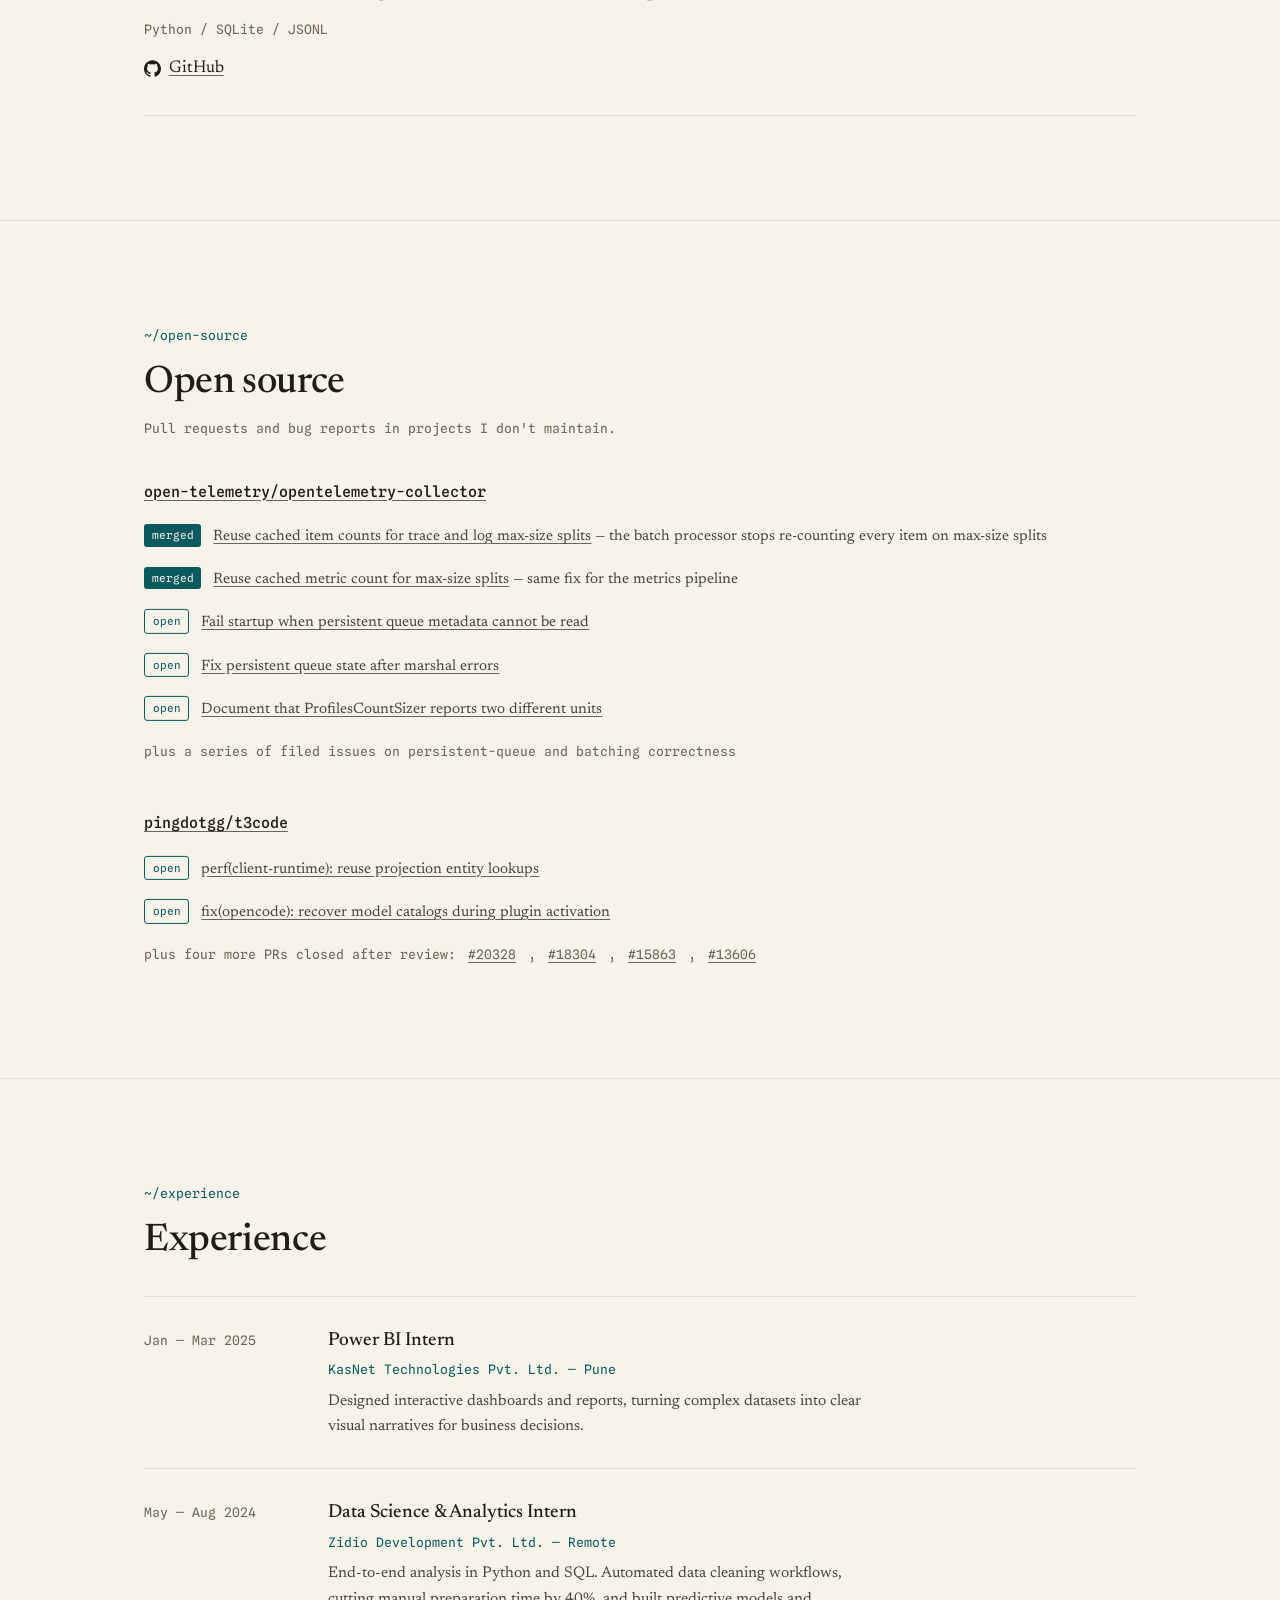
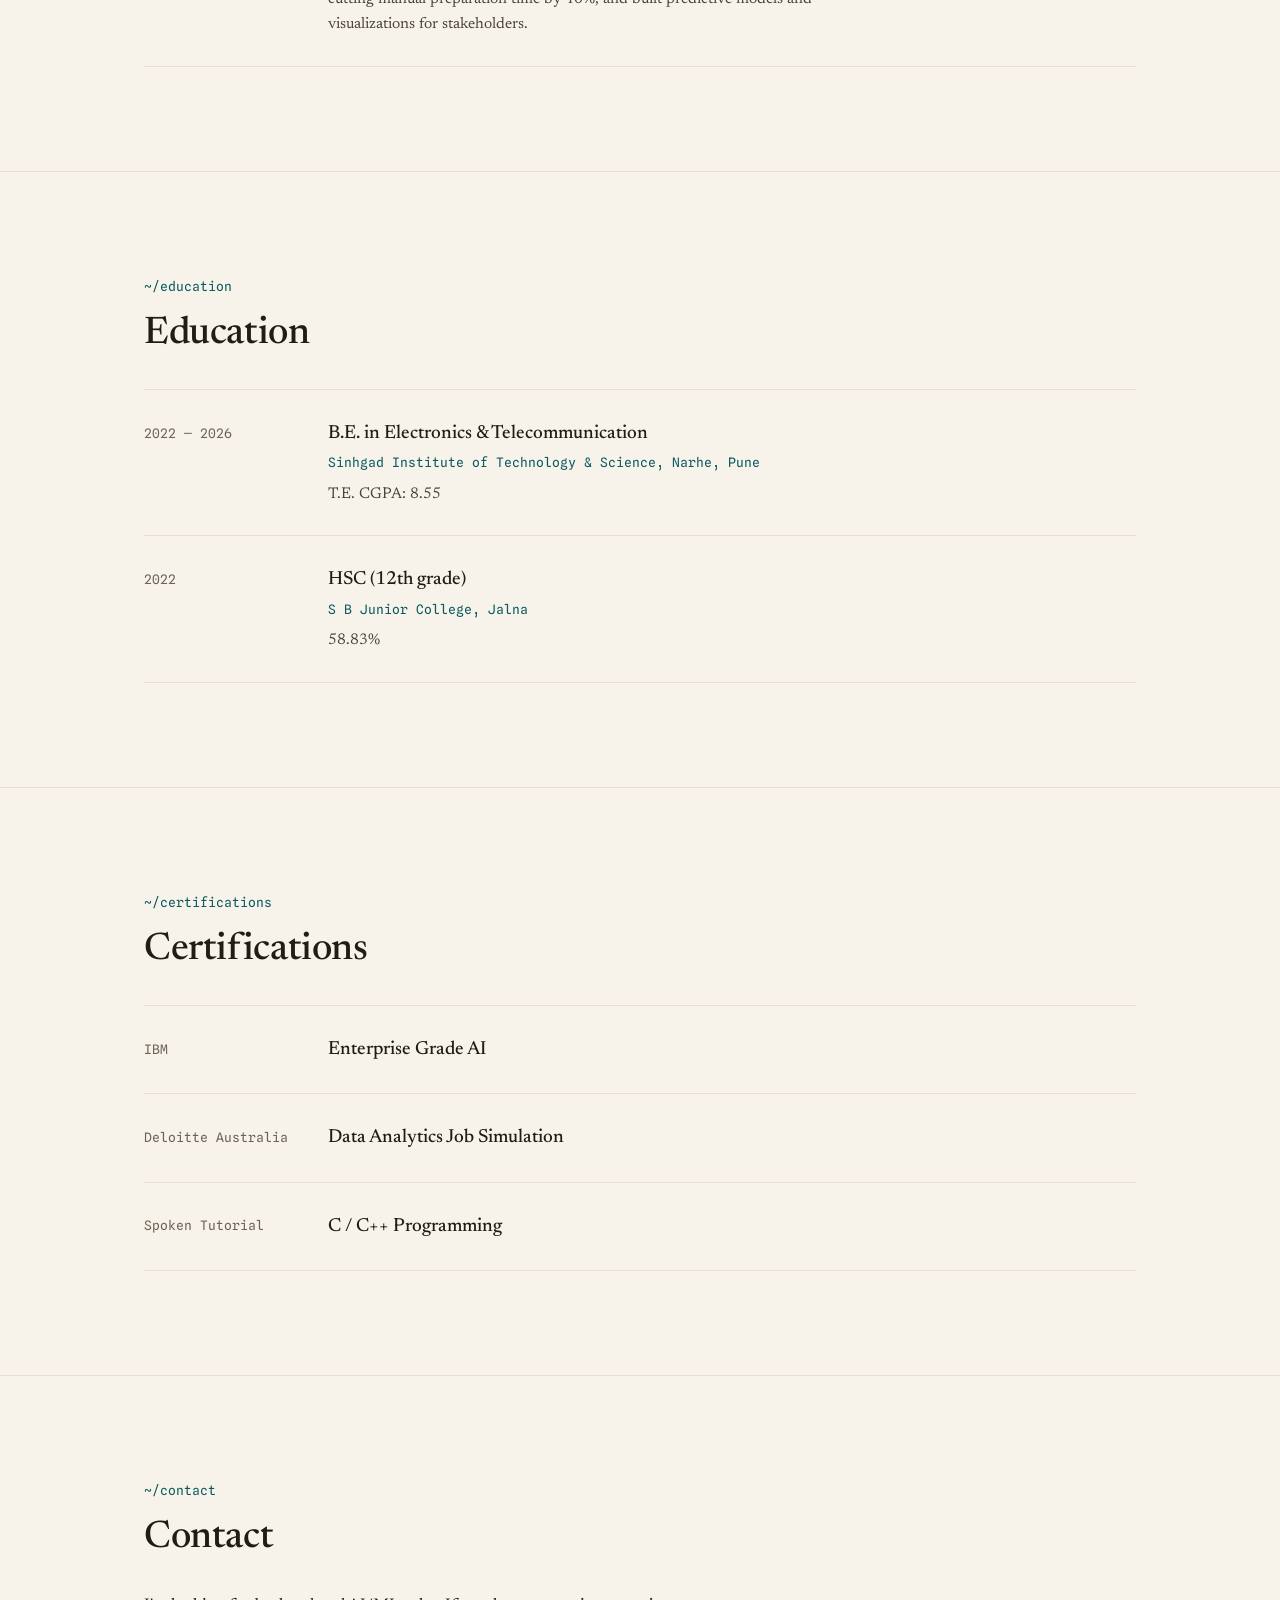
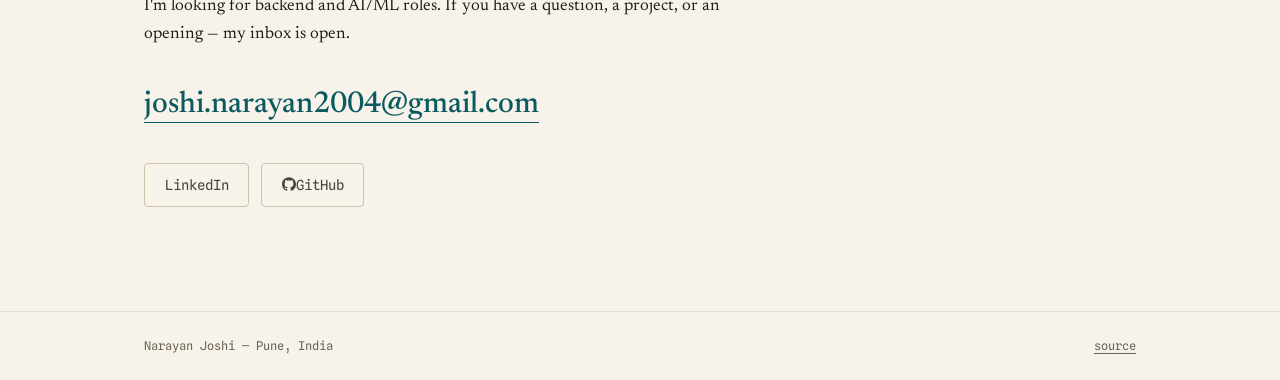
==== commit dffe2b0e: "Warm light theme, add GitHub marks, drop ndjoshi-tui and AgentKit" ====
--- a/index.html
+++ b/index.html
@@ -6,7 +6,7 @@
   <title>Narayan Joshi — Backend Developer &amp; AI/ML Engineer</title>
   <meta name="description" content="Portfolio of Narayan Joshi — backend developer and AI/ML engineer building RAG systems, LLM orchestration, and the APIs underneath them.">
   <link rel="canonical" href="https://narayan-joshi.netlify.app/">
-  <meta name="theme-color" media="(prefers-color-scheme: light)" content="#fafaf8">
+  <meta name="theme-color" media="(prefers-color-scheme: light)" content="#f7f3ea">
   <meta name="theme-color" media="(prefers-color-scheme: dark)" content="#141816">
 
   <meta property="og:type" content="website">
@@ -43,6 +43,11 @@
   <link rel="stylesheet" href="style.css">
 </head>
 <body>
+<svg xmlns="http://www.w3.org/2000/svg" style="position:absolute;width:0;height:0;overflow:hidden" aria-hidden="true">
+  <symbol id="i-github" viewBox="0 0 24 24">
+    <path d="M12 .297c-6.63 0-12 5.373-12 12 0 5.303 3.438 9.8 8.205 11.385.6.113.82-.258.82-.577 0-.285-.01-1.04-.015-2.04-3.338.724-4.042-1.61-4.042-1.61C4.422 18.07 3.633 17.7 3.633 17.7c-1.087-.744.084-.729.084-.729 1.205.084 1.838 1.236 1.838 1.236 1.07 1.835 2.809 1.305 3.495.998.108-.776.417-1.305.76-1.605-2.665-.3-5.466-1.332-5.466-5.93 0-1.31.465-2.38 1.235-3.22-.135-.303-.54-1.523.105-3.176 0 0 1.005-.322 3.3 1.23.96-.267 1.98-.399 3-.405 1.02.006 2.04.138 3 .405 2.28-1.552 3.285-1.23 3.285-1.23.645 1.653.24 2.873.12 3.176.765.84 1.23 1.91 1.23 3.22 0 4.61-2.805 5.625-5.475 5.92.42.36.81 1.096.81 2.22 0 1.606-.015 2.896-.015 3.286 0 .315.21.69.825.57C20.565 22.092 24 17.592 24 12.297c0-6.627-5.373-12-12-12"/>
+  </symbol>
+</svg>
 <a class="skip-link" href="#main">Skip to content</a>
 
 <header class="site-header">
@@ -143,7 +148,7 @@
           Calendar and Outlook sync, and real-time sync across web and mobile.
         </p>
         <p class="stack">FastAPI / React Native / Expo / Supabase / PostgreSQL / Redis / Whisper API</p>
-        <p class="links"><a href="https://github.com/Narayan201120/meridian">GitHub</a></p>
+        <p class="links"><a href="https://github.com/Narayan201120/meridian"><svg class="gh-mark" aria-hidden="true"><use href="#i-github"/></svg>GitHub</a></p>
       </article>
 
       <article class="project reveal">
@@ -156,7 +161,7 @@
           reranking, bring-your-own-key LLM routing, and DeepEval generation scoring.
         </p>
         <p class="stack">Django / React / FAISS / PostgreSQL / DeepEval</p>
-        <p class="links"><a href="https://github.com/Narayan201120/rag_web_app">GitHub</a></p>
+        <p class="links"><a href="https://github.com/Narayan201120/rag_web_app"><svg class="gh-mark" aria-hidden="true"><use href="#i-github"/></svg>GitHub</a></p>
       </article>
 
       <article class="project reveal">
@@ -169,7 +174,7 @@
           verifier roles, then synthesizes their structured output into one answer.
         </p>
         <p class="stack">Python / FastAPI / LLM routing / AI agents</p>
-        <p class="links"><a href="https://github.com/Narayan201120/argus">GitHub</a></p>
+        <p class="links"><a href="https://github.com/Narayan201120/argus"><svg class="gh-mark" aria-hidden="true"><use href="#i-github"/></svg>GitHub</a></p>
       </article>
 
       <article class="project reveal">
@@ -181,7 +186,7 @@
           RRF hybrid ranking, and semantic find-similar, covered by 105 tests.
         </p>
         <p class="stack">FastAPI / Next.js / PostgreSQL / ParadeDB / pgvector</p>
-        <p class="links"><a href="https://github.com/Narayan201120/research-radar">GitHub</a></p>
+        <p class="links"><a href="https://github.com/Narayan201120/research-radar"><svg class="gh-mark" aria-hidden="true"><use href="#i-github"/></svg>GitHub</a></p>
       </article>
 
       <article class="project reveal">
@@ -194,7 +199,7 @@
         </p>
         <p class="stack">TypeScript / Elexon data / Vercel</p>
         <p class="links">
-          <a href="https://github.com/Narayan201120/tcnswzd">GitHub</a>
+          <a href="https://github.com/Narayan201120/tcnswzd"><svg class="gh-mark" aria-hidden="true"><use href="#i-github"/></svg>GitHub</a>
           <a href="https://windlens-dayahead.vercel.app">Live</a>
         </p>
       </article>
@@ -208,7 +213,7 @@
           validation, SQLite or JSONL output, and one self-contained HTML report.
         </p>
         <p class="stack">Python / SQLite / JSONL</p>
-        <p class="links"><a href="https://github.com/Narayan201120/airlock-db">GitHub</a></p>
+        <p class="links"><a href="https://github.com/Narayan201120/airlock-db"><svg class="gh-mark" aria-hidden="true"><use href="#i-github"/></svg>GitHub</a></p>
       </article>
 
     </div>
@@ -360,7 +365,7 @@
     <p class="contact-email"><a href="mailto:joshi.narayan2004@gmail.com">joshi.narayan2004@gmail.com</a></p>
     <p class="contact-links">
       <a class="btn ghost" href="https://www.linkedin.com/in/narayan-joshi-85227425a">LinkedIn</a>
-      <a class="btn ghost" href="https://github.com/Narayan201120">GitHub</a>
+      <a class="btn ghost" href="https://github.com/Narayan201120"><svg class="gh-mark" aria-hidden="true"><use href="#i-github"/></svg>GitHub</a>
     </p>
   </div>
 </section>
--- a/style.css
+++ b/style.css
@@ -5,15 +5,15 @@
    ========================================================== */
 
 :root {
-  --paper: #fafaf8;
-  --ink: #1b1e1d;
-  --ink-soft: #3e4542;
-  --ink-2: #5a625e;
-  --line: #e4e6e1;
-  --line-strong: #c9cdc5;
-  --wash: #f0f1ec;
+  --paper: #f7f3ea;
+  --ink: #211d16;
+  --ink-soft: #4a4437;
+  --ink-2: #6b6355;
+  --line: #e7e0d0;
+  --line-strong: #cdc3ad;
+  --wash: #efe8d8;
   --accent: #0b5a60;
-  --accent-soft: #e3ecec;
+  --accent-soft: #e3e8e2;
   --serif: 'Newsreader', Georgia, 'Times New Roman', serif;
   --mono: 'Spline Sans Mono', ui-monospace, 'Cascadia Mono', Consolas, monospace;
   --ease: cubic-bezier(0.22, 1, 0.36, 1);
@@ -372,7 +372,7 @@
 }
 .links a, .oss-what a, .oss-repo a, .oss-extra a, .site-footer a {
   text-decoration: underline;
-  text-decoration-color: var(--line-strong);
+  text-decoration-color: var(--ink-2);
   text-underline-offset: 3px;
   transition: color 0.2s ease, text-decoration-color 0.2s ease;
 }
@@ -380,6 +380,18 @@
   color: var(--accent);
   text-decoration-color: var(--accent);
 }
+.links a {
+  display: inline-flex;
+  align-items: center;
+  gap: 0.45em;
+}
+.gh-mark {
+  width: 1em;
+  height: 1em;
+  fill: currentColor;
+  flex: none;
+}
+.btn .gh-mark { vertical-align: -0.12em; }
 
 /* --- open source --- */
 .oss-group + .oss-group { margin-top: 2.5rem; }
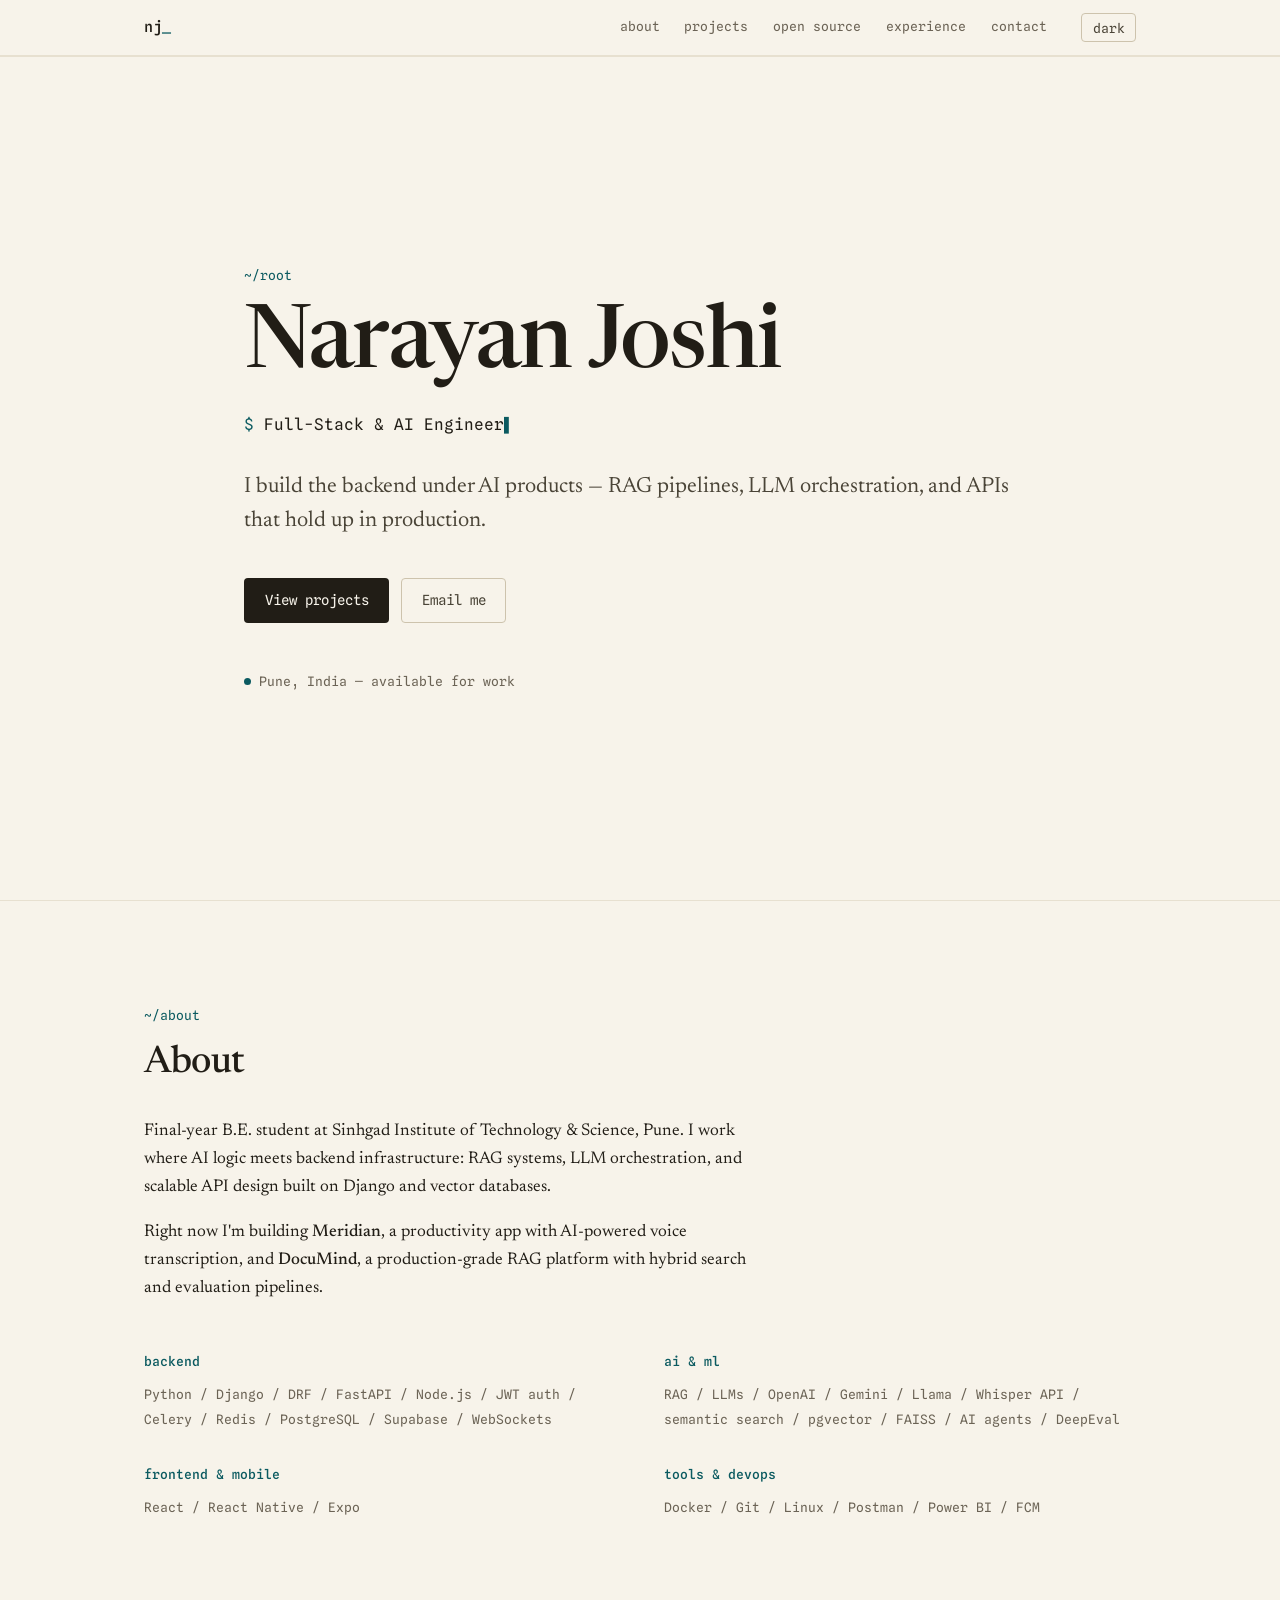
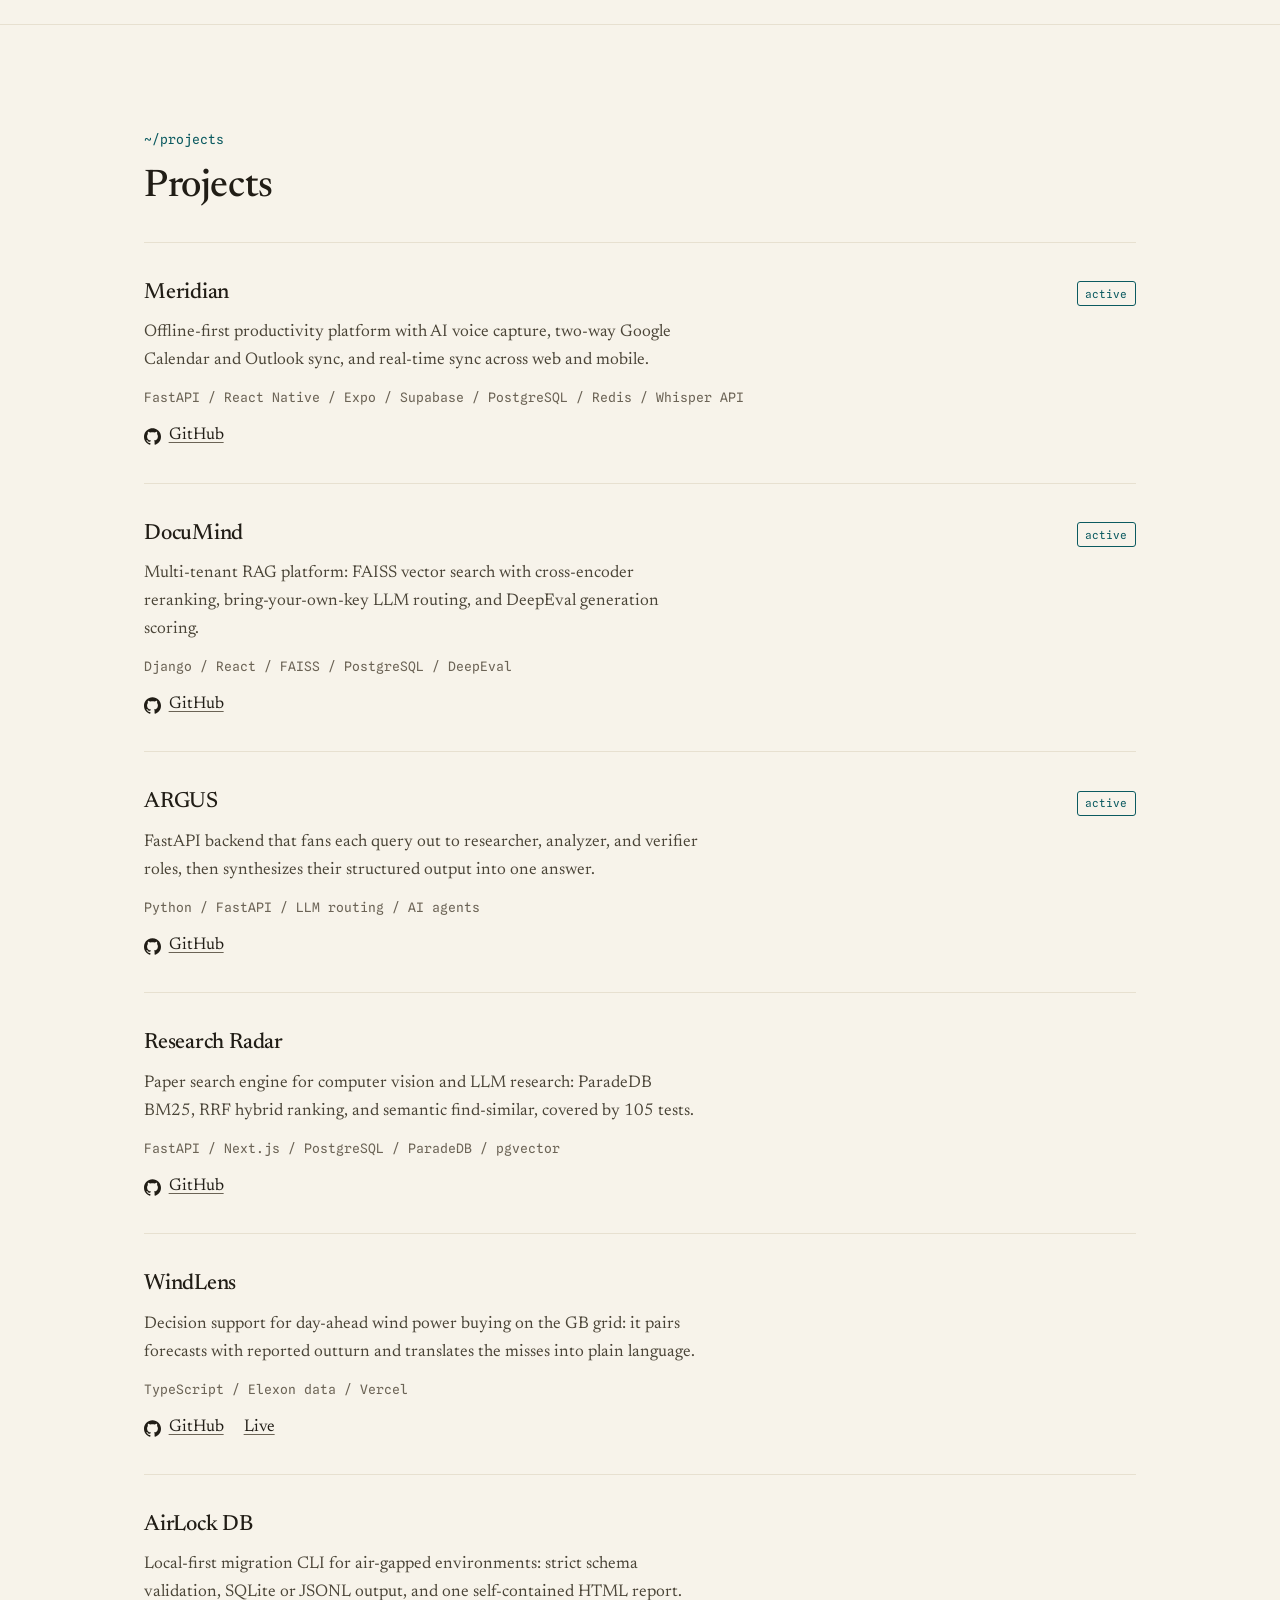
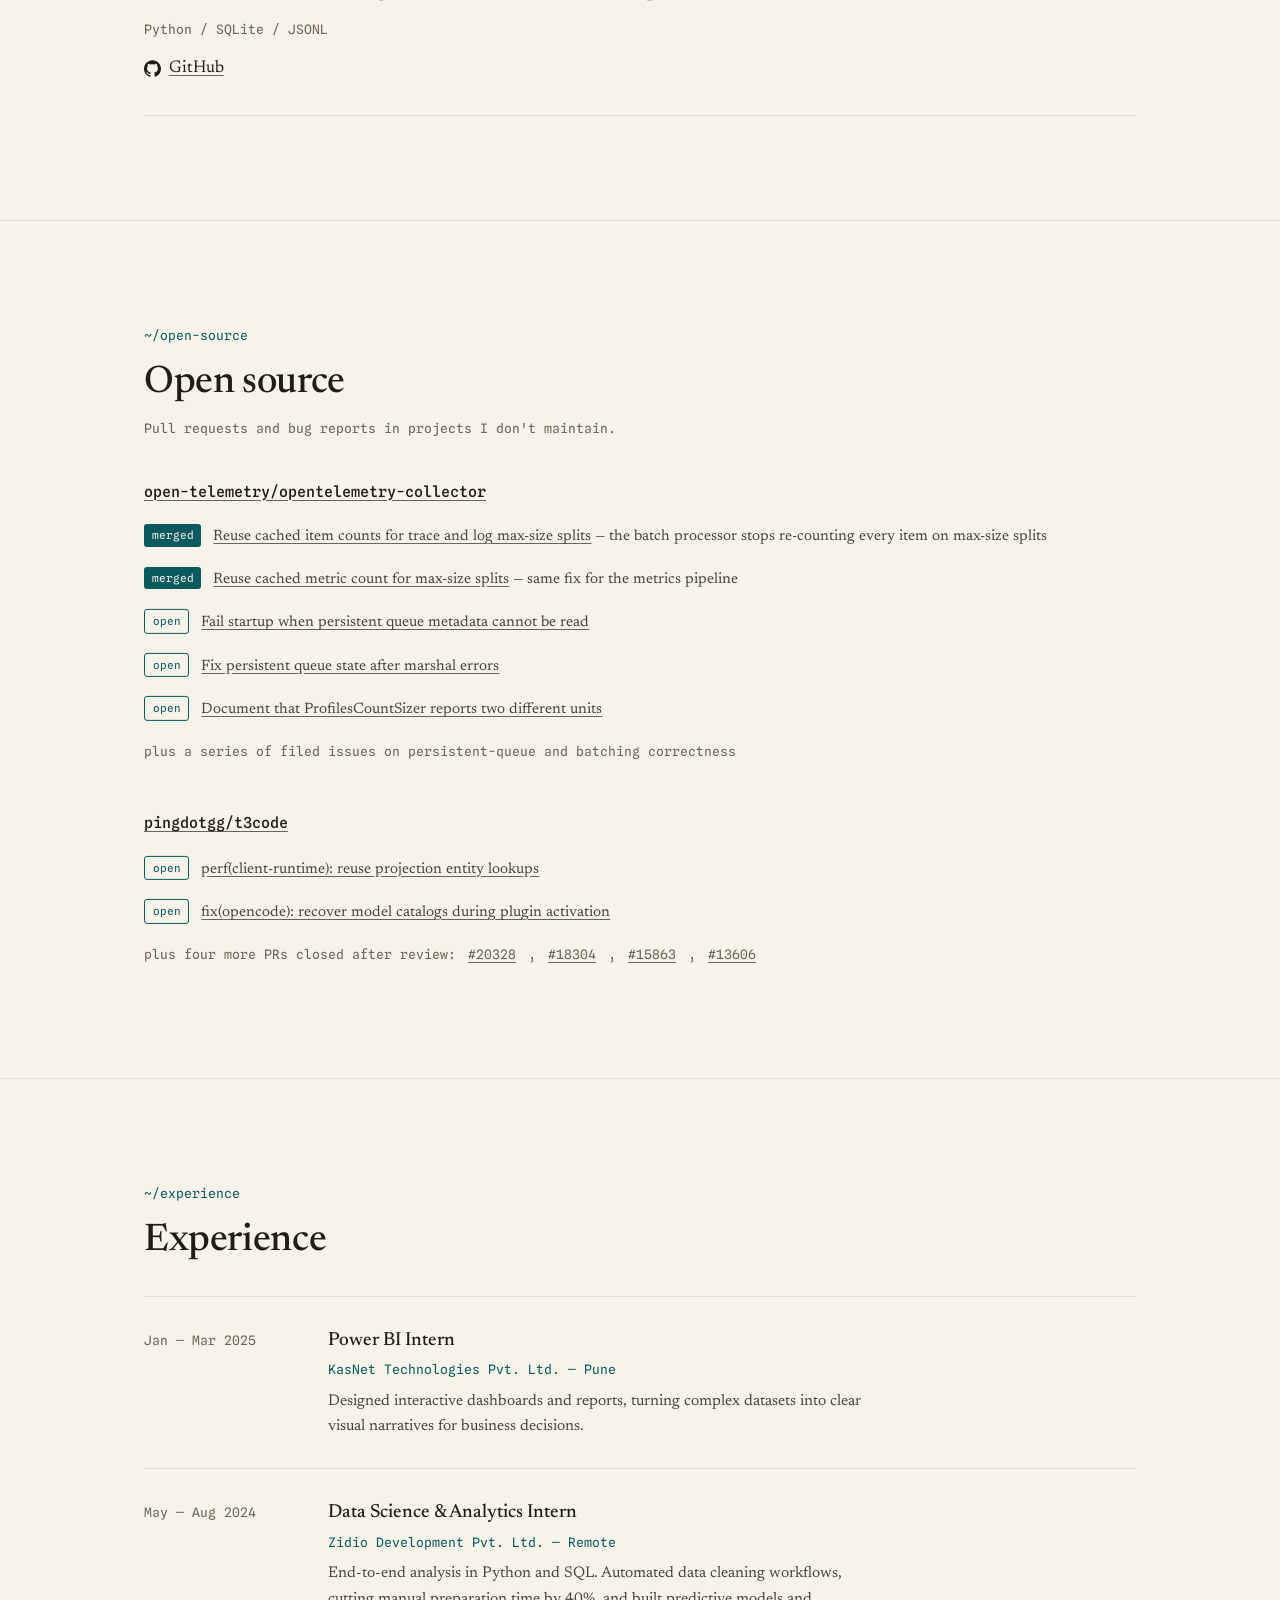
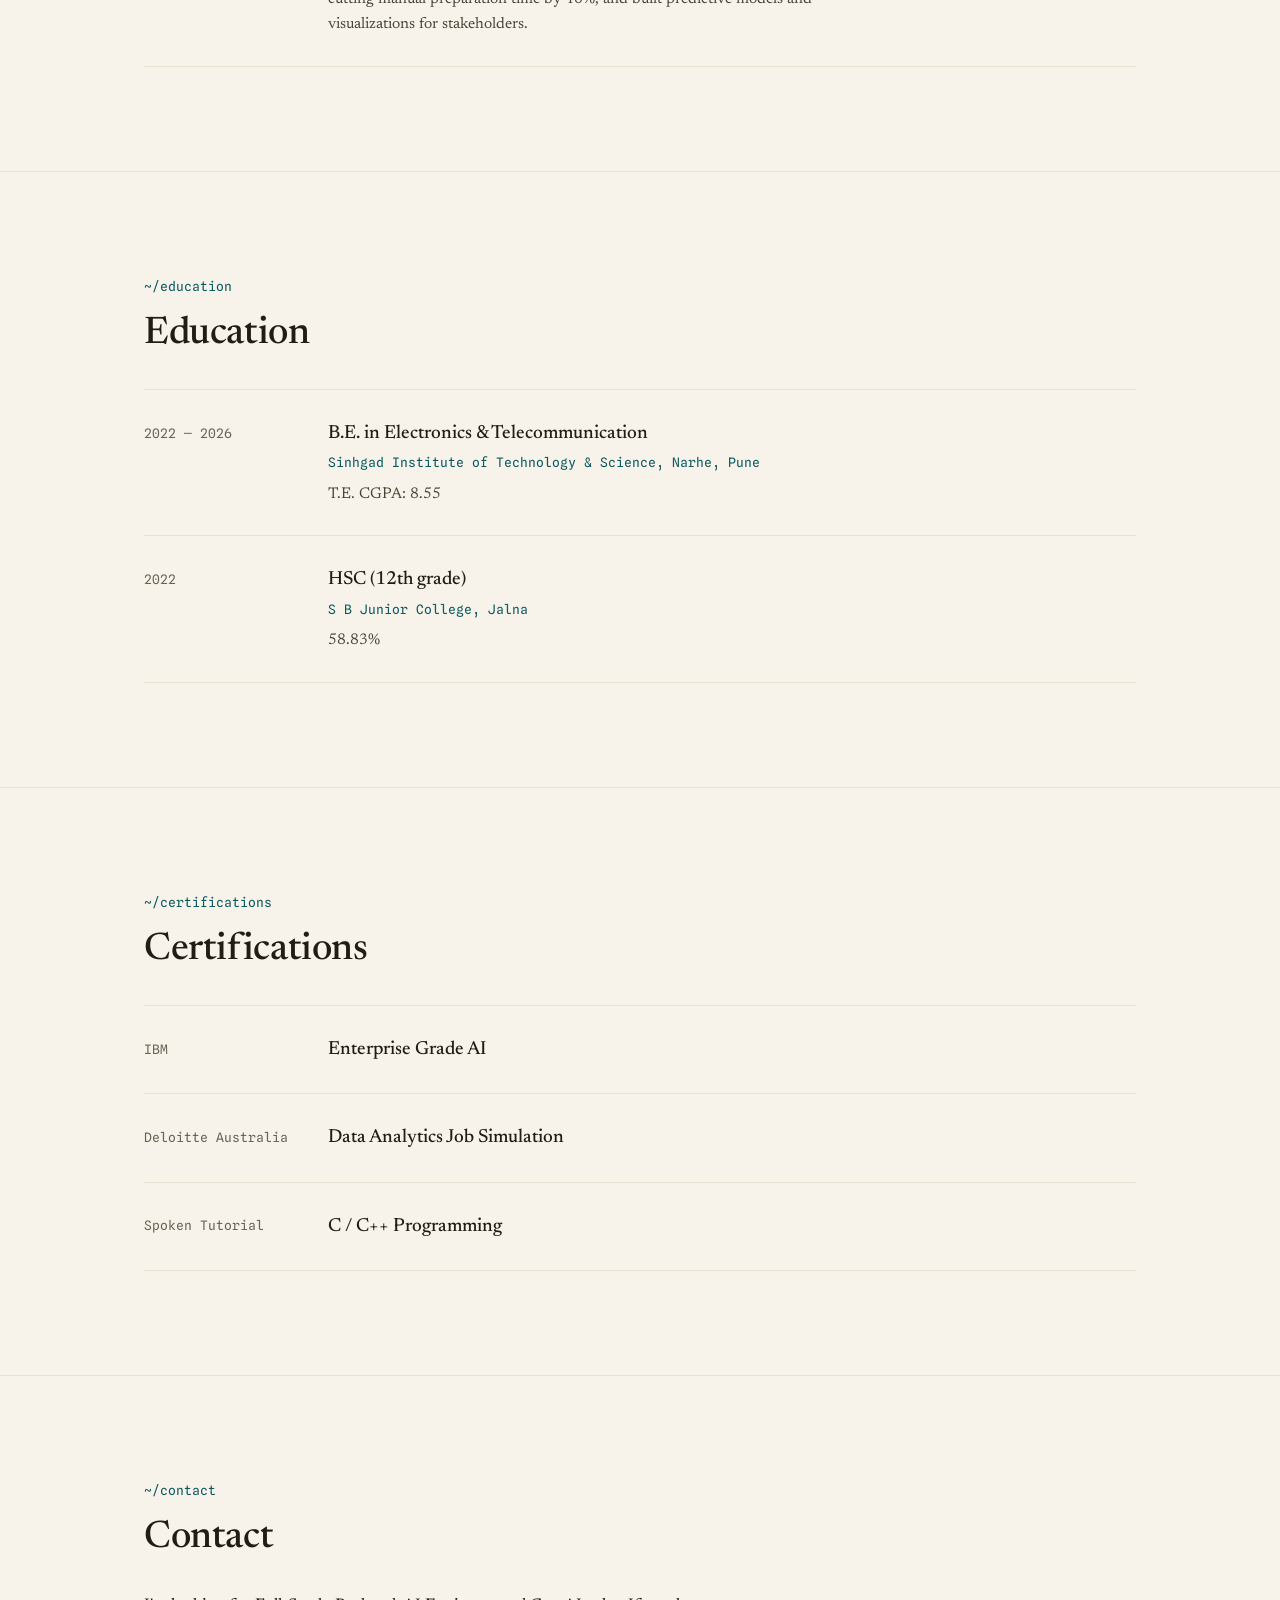
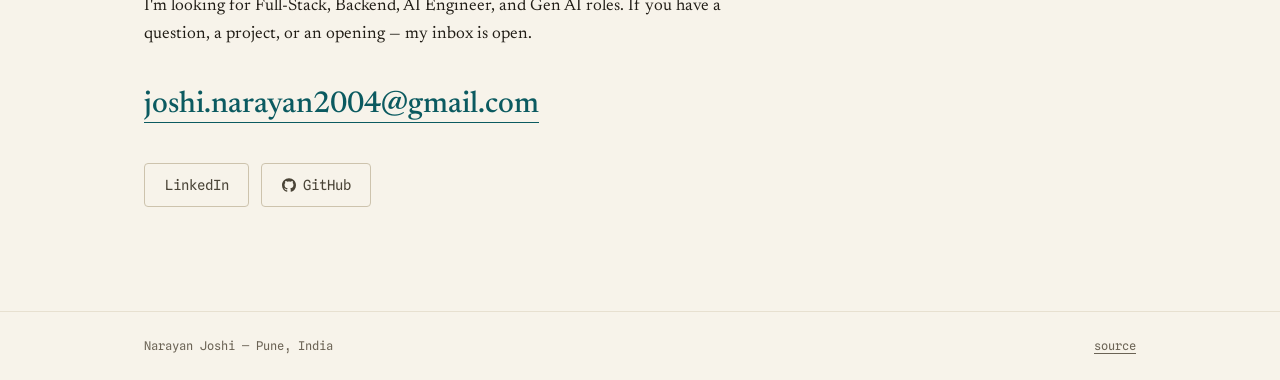
==== commit 3be75e4a: "Reposition as Full-Stack & AI Engineer, root kicker, list target roles" ====
--- a/index.html
+++ b/index.html
@@ -3,23 +3,23 @@
 <head>
   <meta charset="UTF-8">
   <meta name="viewport" content="width=device-width, initial-scale=1.0">
-  <title>Narayan Joshi — Backend Developer &amp; AI/ML Engineer</title>
-  <meta name="description" content="Portfolio of Narayan Joshi — backend developer and AI/ML engineer building RAG systems, LLM orchestration, and the APIs underneath them.">
+  <title>Narayan Joshi — Full-Stack &amp; AI Engineer</title>
+  <meta name="description" content="Portfolio of Narayan Joshi — full-stack and AI engineer building RAG systems, LLM orchestration, and the APIs underneath them.">
   <link rel="canonical" href="https://narayan-joshi.netlify.app/">
   <meta name="theme-color" media="(prefers-color-scheme: light)" content="#f7f3ea">
   <meta name="theme-color" media="(prefers-color-scheme: dark)" content="#141816">
 
   <meta property="og:type" content="website">
   <meta property="og:site_name" content="Narayan Joshi">
-  <meta property="og:title" content="Narayan Joshi — Backend Developer &amp; AI/ML Engineer">
+  <meta property="og:title" content="Narayan Joshi — Full-Stack &amp; AI Engineer">
   <meta property="og:description" content="RAG systems, LLM orchestration, and the backend infrastructure underneath them.">
   <meta property="og:url" content="https://narayan-joshi.netlify.app/">
   <meta property="og:image" content="https://narayan-joshi.netlify.app/og-image.png">
   <meta property="og:image:width" content="1200">
   <meta property="og:image:height" content="630">
-  <meta property="og:image:alt" content="Narayan Joshi — Backend Developer &amp; AI/ML Engineer">
+  <meta property="og:image:alt" content="Narayan Joshi — Full-Stack &amp; AI Engineer">
   <meta name="twitter:card" content="summary_large_image">
-  <meta name="twitter:title" content="Narayan Joshi — Backend Developer &amp; AI/ML Engineer">
+  <meta name="twitter:title" content="Narayan Joshi — Full-Stack &amp; AI Engineer">
   <meta name="twitter:description" content="RAG systems, LLM orchestration, and the backend infrastructure underneath them.">
   <meta name="twitter:image" content="https://narayan-joshi.netlify.app/og-image.png">
 
@@ -74,11 +74,11 @@
 <!-- HERO -->
 <section class="hero" id="top" aria-labelledby="hero-title">
   <div class="wrap">
-    <p class="kicker" aria-hidden="true">~/narayan-joshi</p>
+    <p class="kicker" aria-hidden="true">~/root</p>
     <h1 id="hero-title">Narayan Joshi</h1>
     <p class="role">
-      <span class="sr-only">Backend &amp; AI/ML Engineer</span>
-      <span aria-hidden="true"><span class="role-prompt">$</span> <span id="role-val">Backend &amp; AI/ML Engineer</span><span class="type-cursor" id="type-cursor">▌</span></span>
+      <span class="sr-only">Full-Stack &amp; AI Engineer</span>
+      <span aria-hidden="true"><span class="role-prompt">$</span> <span id="role-val">Full-Stack &amp; AI Engineer</span><span class="type-cursor" id="type-cursor">▌</span></span>
     </p>
     <p class="lede">
       I build the backend under AI products — RAG pipelines, LLM orchestration,
@@ -358,8 +358,8 @@
     <h2 id="contact-title">Contact</h2>
     <div class="prose reveal">
       <p>
-        I'm looking for backend and AI/ML roles. If you have a question, a project,
-        or an opening — my inbox is open.
+        I'm looking for Full-Stack, Backend, AI Engineer, and Gen AI roles.
+        If you have a question, a project, or an opening — my inbox is open.
       </p>
     </div>
     <p class="contact-email"><a href="mailto:joshi.narayan2004@gmail.com">joshi.narayan2004@gmail.com</a></p>
--- a/style.css
+++ b/style.css
@@ -244,7 +244,9 @@
   border-radius: 4px;
   border: 1px solid transparent;
   text-decoration: none;
-  display: inline-block;
+  display: inline-flex;
+  align-items: center;
+  gap: 0.5em;
   transition: background 0.2s ease, color 0.2s ease, border-color 0.2s ease;
 }
 .btn.primary {
@@ -391,7 +393,6 @@
   fill: currentColor;
   flex: none;
 }
-.btn .gh-mark { vertical-align: -0.12em; }
 
 /* --- open source --- */
 .oss-group + .oss-group { margin-top: 2.5rem; }
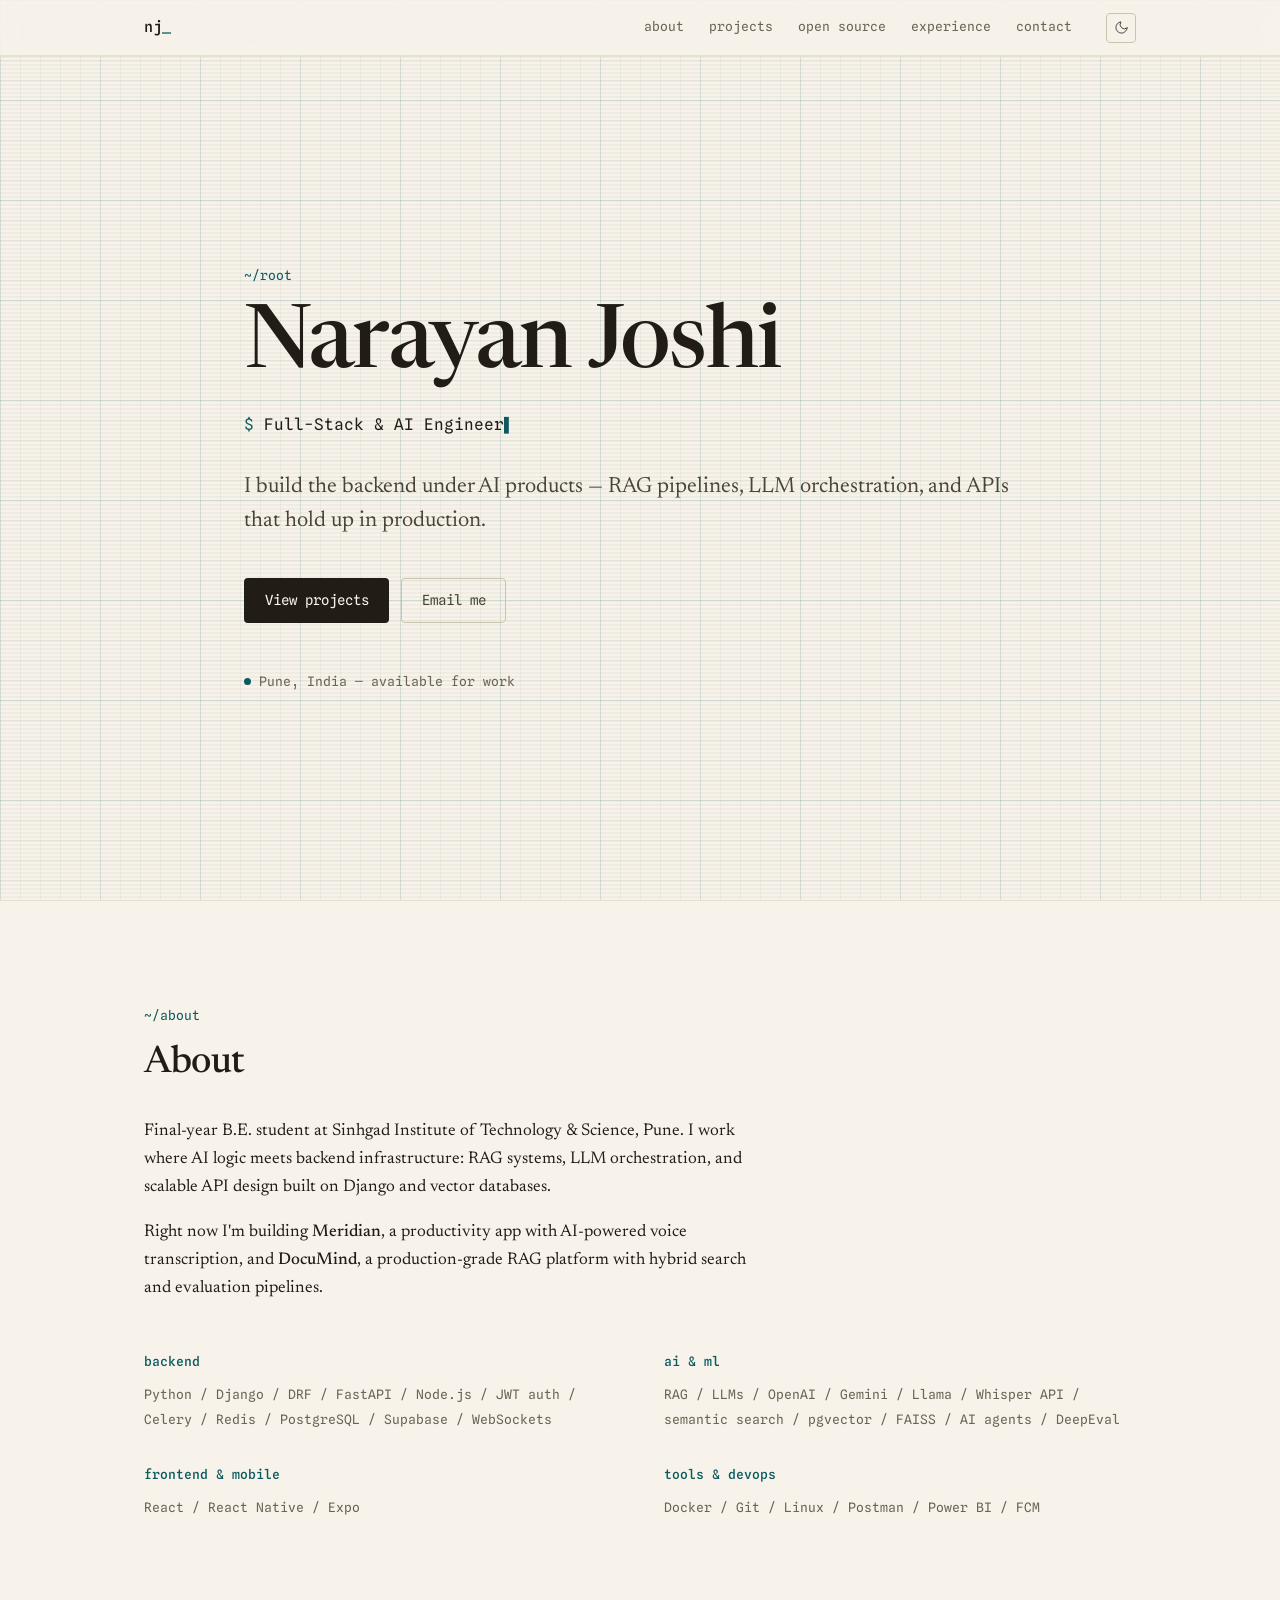
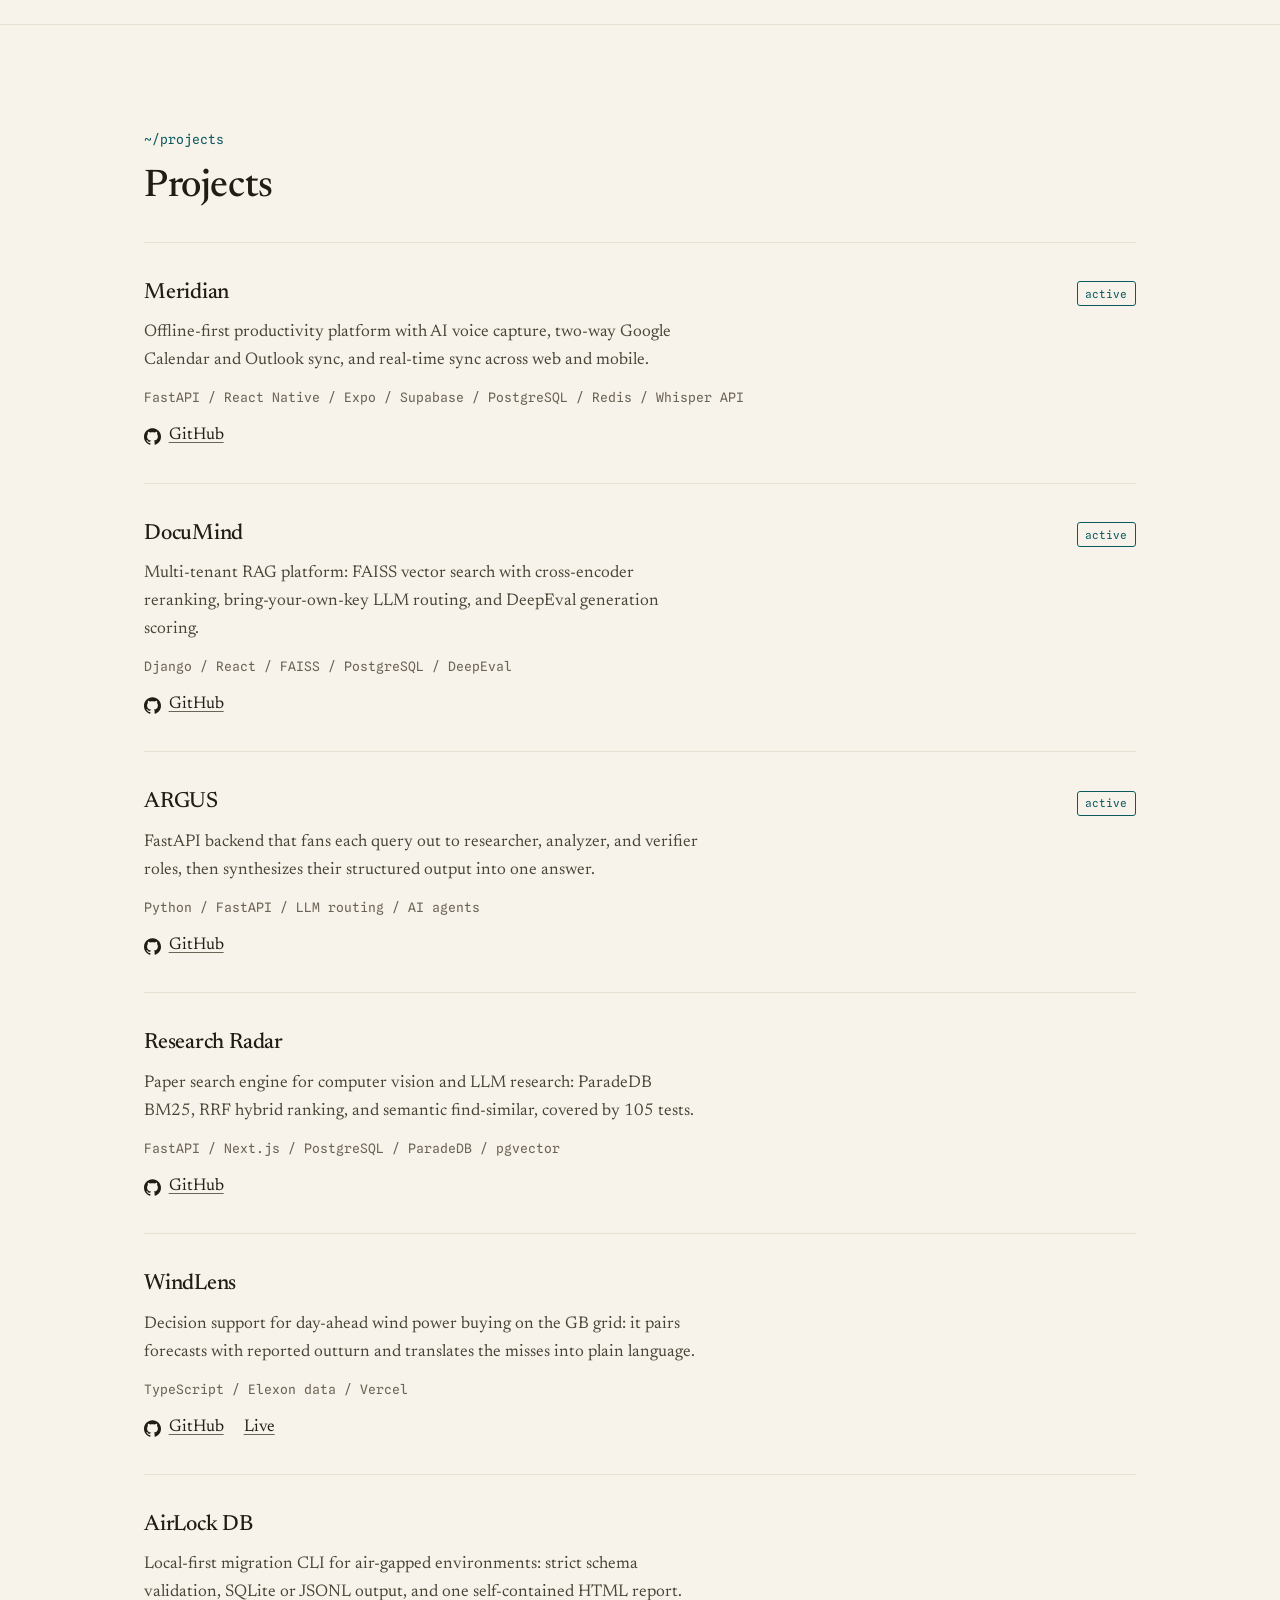
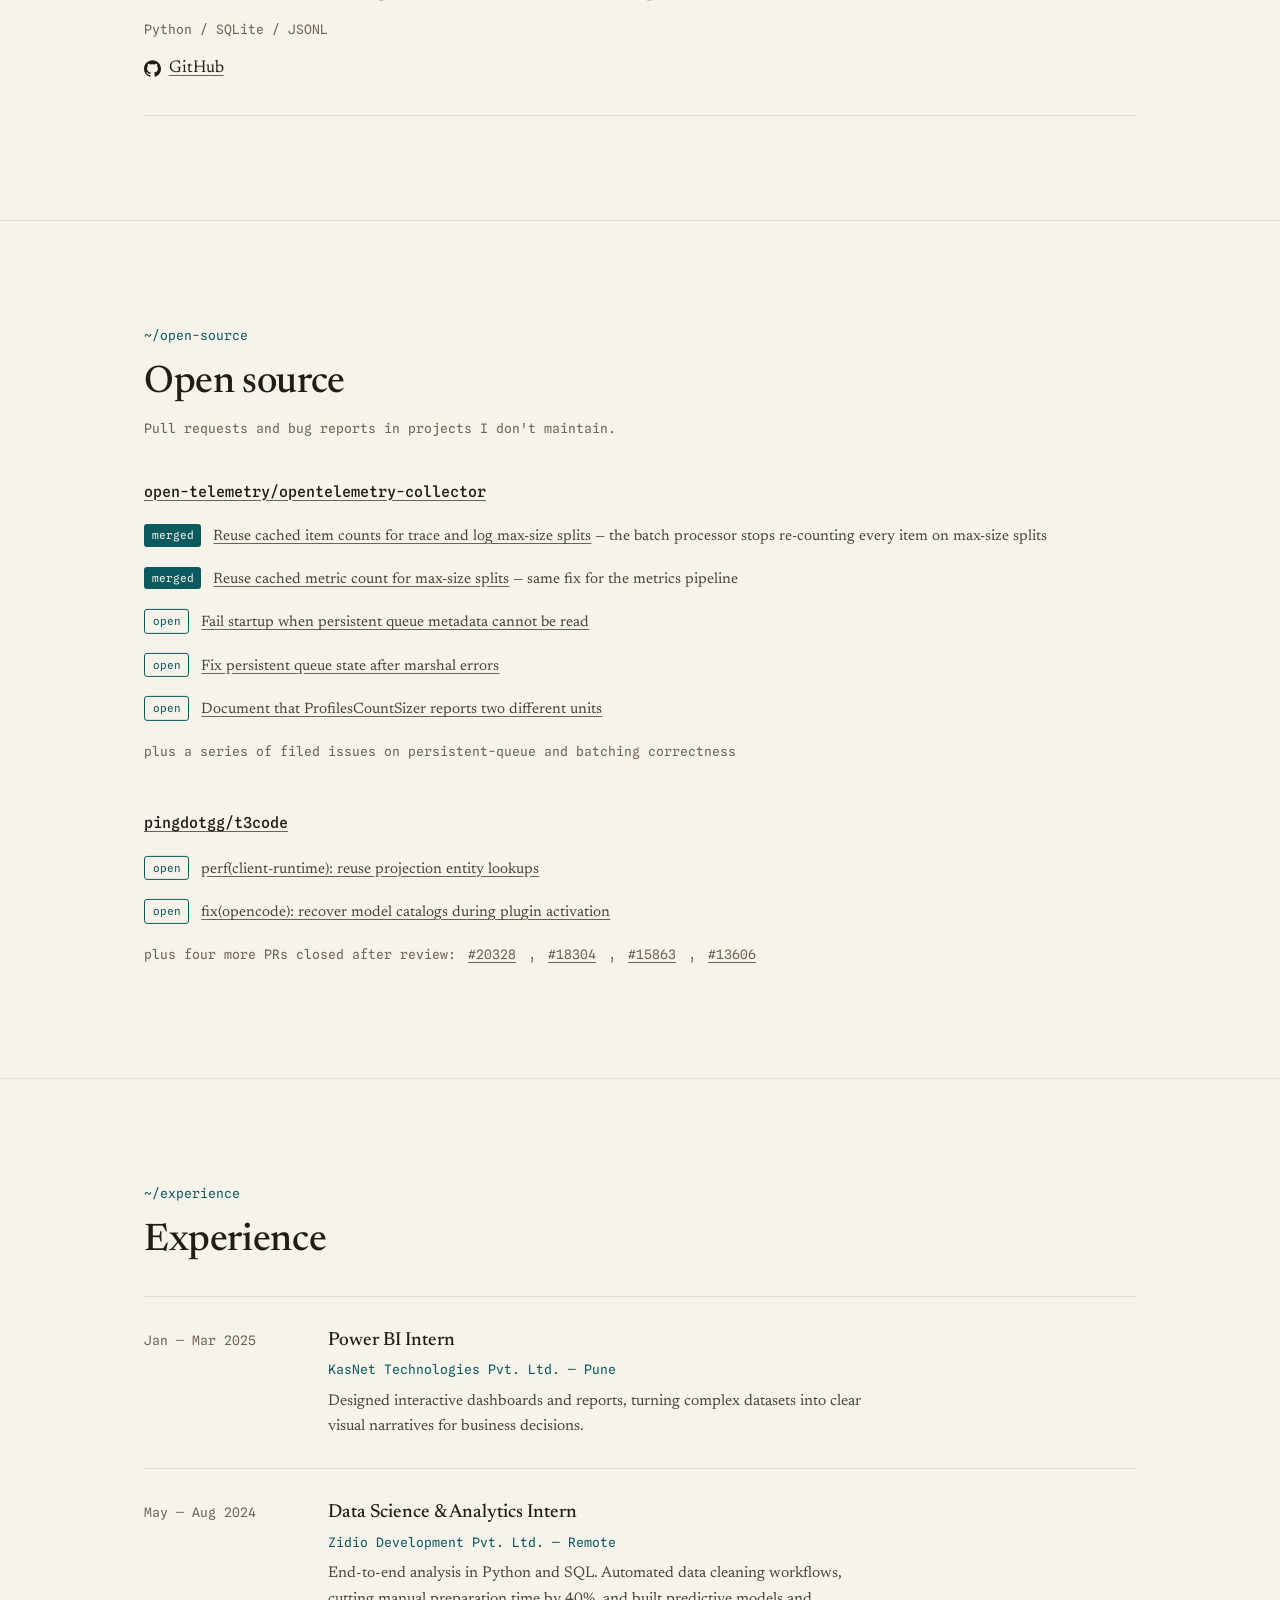
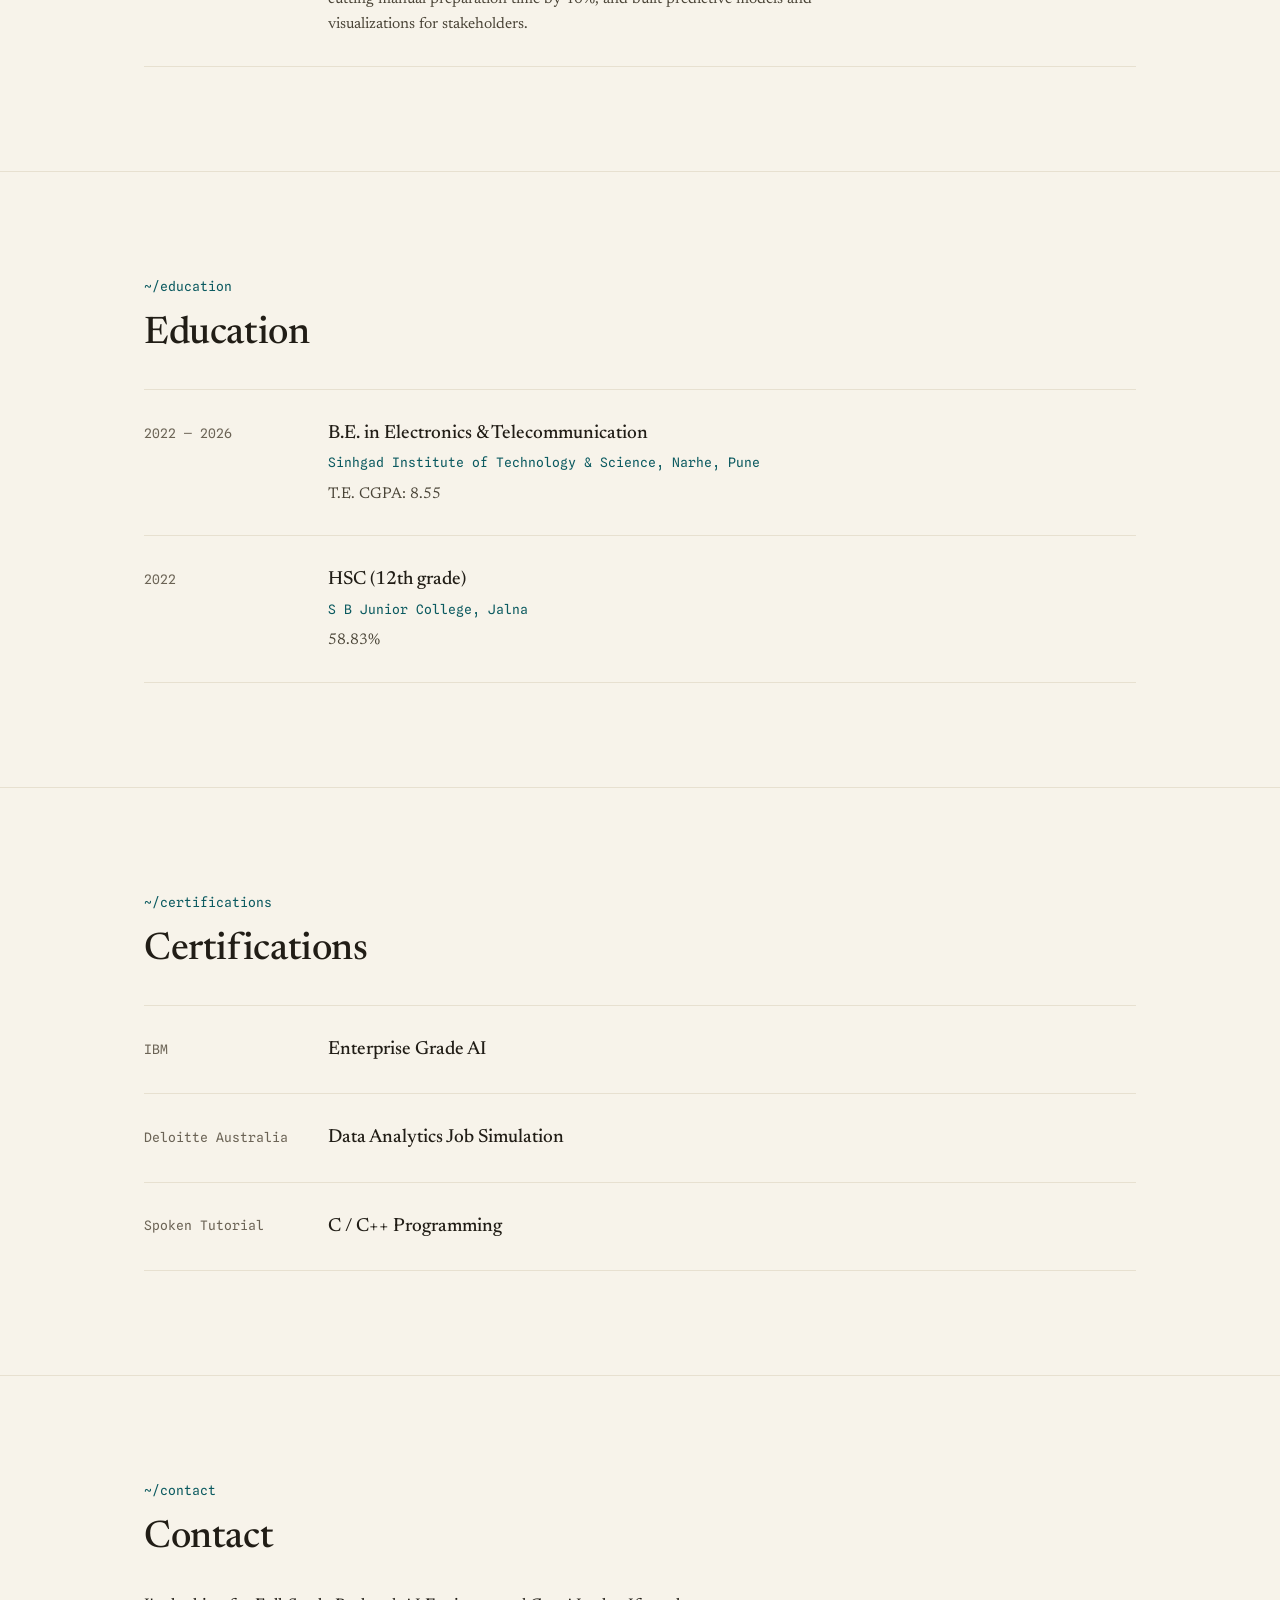
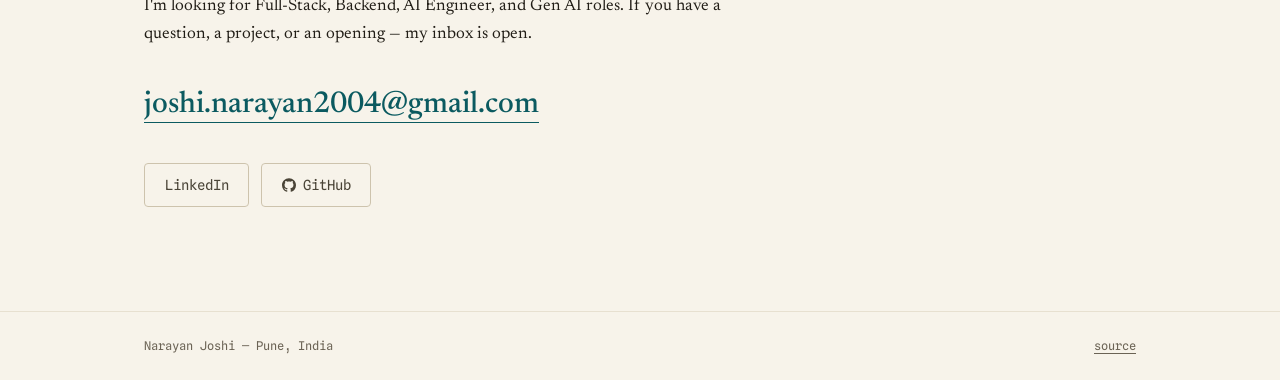
==== commit df2dfa91: "Replace theme toggle text with a minimal sun/moon icon" ====
--- a/index.html
+++ b/index.html
@@ -47,6 +47,20 @@
   <symbol id="i-github" viewBox="0 0 24 24">
     <path d="M12 .297c-6.63 0-12 5.373-12 12 0 5.303 3.438 9.8 8.205 11.385.6.113.82-.258.82-.577 0-.285-.01-1.04-.015-2.04-3.338.724-4.042-1.61-4.042-1.61C4.422 18.07 3.633 17.7 3.633 17.7c-1.087-.744.084-.729.084-.729 1.205.084 1.838 1.236 1.838 1.236 1.07 1.835 2.809 1.305 3.495.998.108-.776.417-1.305.76-1.605-2.665-.3-5.466-1.332-5.466-5.93 0-1.31.465-2.38 1.235-3.22-.135-.303-.54-1.523.105-3.176 0 0 1.005-.322 3.3 1.23.96-.267 1.98-.399 3-.405 1.02.006 2.04.138 3 .405 2.28-1.552 3.285-1.23 3.285-1.23.645 1.653.24 2.873.12 3.176.765.84 1.23 1.91 1.23 3.22 0 4.61-2.805 5.625-5.475 5.92.42.36.81 1.096.81 2.22 0 1.606-.015 2.896-.015 3.286 0 .315.21.69.825.57C20.565 22.092 24 17.592 24 12.297c0-6.627-5.373-12-12-12"/>
   </symbol>
+  <symbol id="i-moon" viewBox="0 0 24 24">
+    <path d="M21 12.79A9 9 0 1 1 11.21 3 7 7 0 0 0 21 12.79z"/>
+  </symbol>
+  <symbol id="i-sun" viewBox="0 0 24 24">
+    <circle cx="12" cy="12" r="5"/>
+    <line x1="12" y1="1" x2="12" y2="3"/>
+    <line x1="12" y1="21" x2="12" y2="23"/>
+    <line x1="4.22" y1="4.22" x2="5.64" y2="5.64"/>
+    <line x1="18.36" y1="18.36" x2="19.78" y2="19.78"/>
+    <line x1="1" y1="12" x2="3" y2="12"/>
+    <line x1="21" y1="12" x2="23" y2="12"/>
+    <line x1="4.22" y1="19.78" x2="5.64" y2="18.36"/>
+    <line x1="18.36" y1="5.64" x2="19.78" y2="4.22"/>
+  </symbol>
 </svg>
 <a class="skip-link" href="#main">Skip to content</a>
 
@@ -63,7 +77,10 @@
       </ul>
     </nav>
     <div class="header-actions">
-      <button class="theme-toggle" id="theme-toggle" type="button" aria-label="Switch to dark theme">dark</button>
+      <button class="theme-toggle" id="theme-toggle" type="button" aria-label="Switch to dark theme">
+        <svg class="i-moon" aria-hidden="true"><use href="#i-moon"/></svg>
+        <svg class="i-sun" aria-hidden="true"><use href="#i-sun"/></svg>
+      </button>
       <button class="menu-toggle" id="menu-toggle" type="button" aria-expanded="false" aria-controls="site-nav">menu</button>
     </div>
   </div>
--- a/style.css
+++ b/style.css
@@ -14,6 +14,10 @@
   --wash: #efe8d8;
   --accent: #0b5a60;
   --accent-soft: #e3e8e2;
+  --grid: rgba(11, 90, 96, 0.05);
+  --grid-strong: rgba(11, 90, 96, 0.09);
+  --scanline: rgba(33, 29, 22, 0.03);
+  --header-bg: rgba(247, 243, 234, 0.86);
   --serif: 'Newsreader', Georgia, 'Times New Roman', serif;
   --mono: 'Spline Sans Mono', ui-monospace, 'Cascadia Mono', Consolas, monospace;
   --ease: cubic-bezier(0.22, 1, 0.36, 1);
@@ -30,6 +34,10 @@
   --wash: #1b201d;
   --accent: #63c7b8;
   --accent-soft: #1d2b28;
+  --grid: rgba(99, 199, 184, 0.04);
+  --grid-strong: rgba(99, 199, 184, 0.075);
+  --scanline: rgba(0, 0, 0, 0.06);
+  --header-bg: rgba(20, 24, 22, 0.86);
 }
 
 @media (prefers-color-scheme: dark) {
@@ -43,6 +51,10 @@
     --wash: #1b201d;
     --accent: #63c7b8;
     --accent-soft: #1d2b28;
+    --grid: rgba(99, 199, 184, 0.04);
+    --grid-strong: rgba(99, 199, 184, 0.075);
+    --scanline: rgba(0, 0, 0, 0.06);
+    --header-bg: rgba(20, 24, 22, 0.86);
   }
 }
 
@@ -63,6 +75,39 @@
   font-size: 1.0625rem;
   line-height: 1.65;
   transition: background 0.3s ease, color 0.3s ease;
+}
+
+/* --- terminal background: blueprint grid + scanlines --- */
+body::before {
+  content: '';
+  position: fixed;
+  inset: 0;
+  z-index: -2;
+  pointer-events: none;
+  background-image:
+    linear-gradient(var(--grid) 1px, transparent 1px),
+    linear-gradient(90deg, var(--grid) 1px, transparent 1px),
+    linear-gradient(var(--grid-strong) 1px, transparent 1px),
+    linear-gradient(90deg, var(--grid-strong) 1px, transparent 1px);
+  background-size:
+    20px 20px,
+    20px 20px,
+    100px 100px,
+    100px 100px;
+}
+body::after {
+  content: '';
+  position: fixed;
+  inset: 0;
+  z-index: -1;
+  pointer-events: none;
+  background: repeating-linear-gradient(
+    0deg,
+    transparent,
+    transparent 2px,
+    var(--scanline) 2px,
+    var(--scanline) 4px
+  );
 }
 
 ::selection { background: var(--accent); color: var(--paper); }
@@ -111,7 +156,9 @@
   top: 0;
   z-index: 100;
   height: var(--header-h);
-  background: var(--paper);
+  background: var(--header-bg);
+  backdrop-filter: blur(8px);
+  -webkit-backdrop-filter: blur(8px);
   border-bottom: 1px solid var(--line);
   transition: background 0.3s ease;
 }
@@ -170,6 +217,29 @@
   color: var(--accent);
   border-color: var(--accent);
 }
+.theme-toggle {
+  display: inline-flex;
+  align-items: center;
+  justify-content: center;
+  padding: 0.5em;
+}
+.theme-toggle svg {
+  width: 15px;
+  height: 15px;
+  fill: none;
+  stroke: currentColor;
+  stroke-width: 1.6;
+  stroke-linecap: round;
+  stroke-linejoin: round;
+}
+.theme-toggle .i-sun { display: none; }
+:root[data-theme='dark'] .theme-toggle .i-sun { display: block; }
+:root[data-theme='dark'] .theme-toggle .i-moon { display: none; }
+@media (prefers-color-scheme: dark) {
+  :root:not([data-theme='light']) .theme-toggle .i-sun { display: block; }
+  :root:not([data-theme='light']) .theme-toggle .i-moon { display: none; }
+}
+html:not(.js) .theme-toggle { display: none; }
 .menu-toggle { display: none; }
 
 /* --- hero --- */
